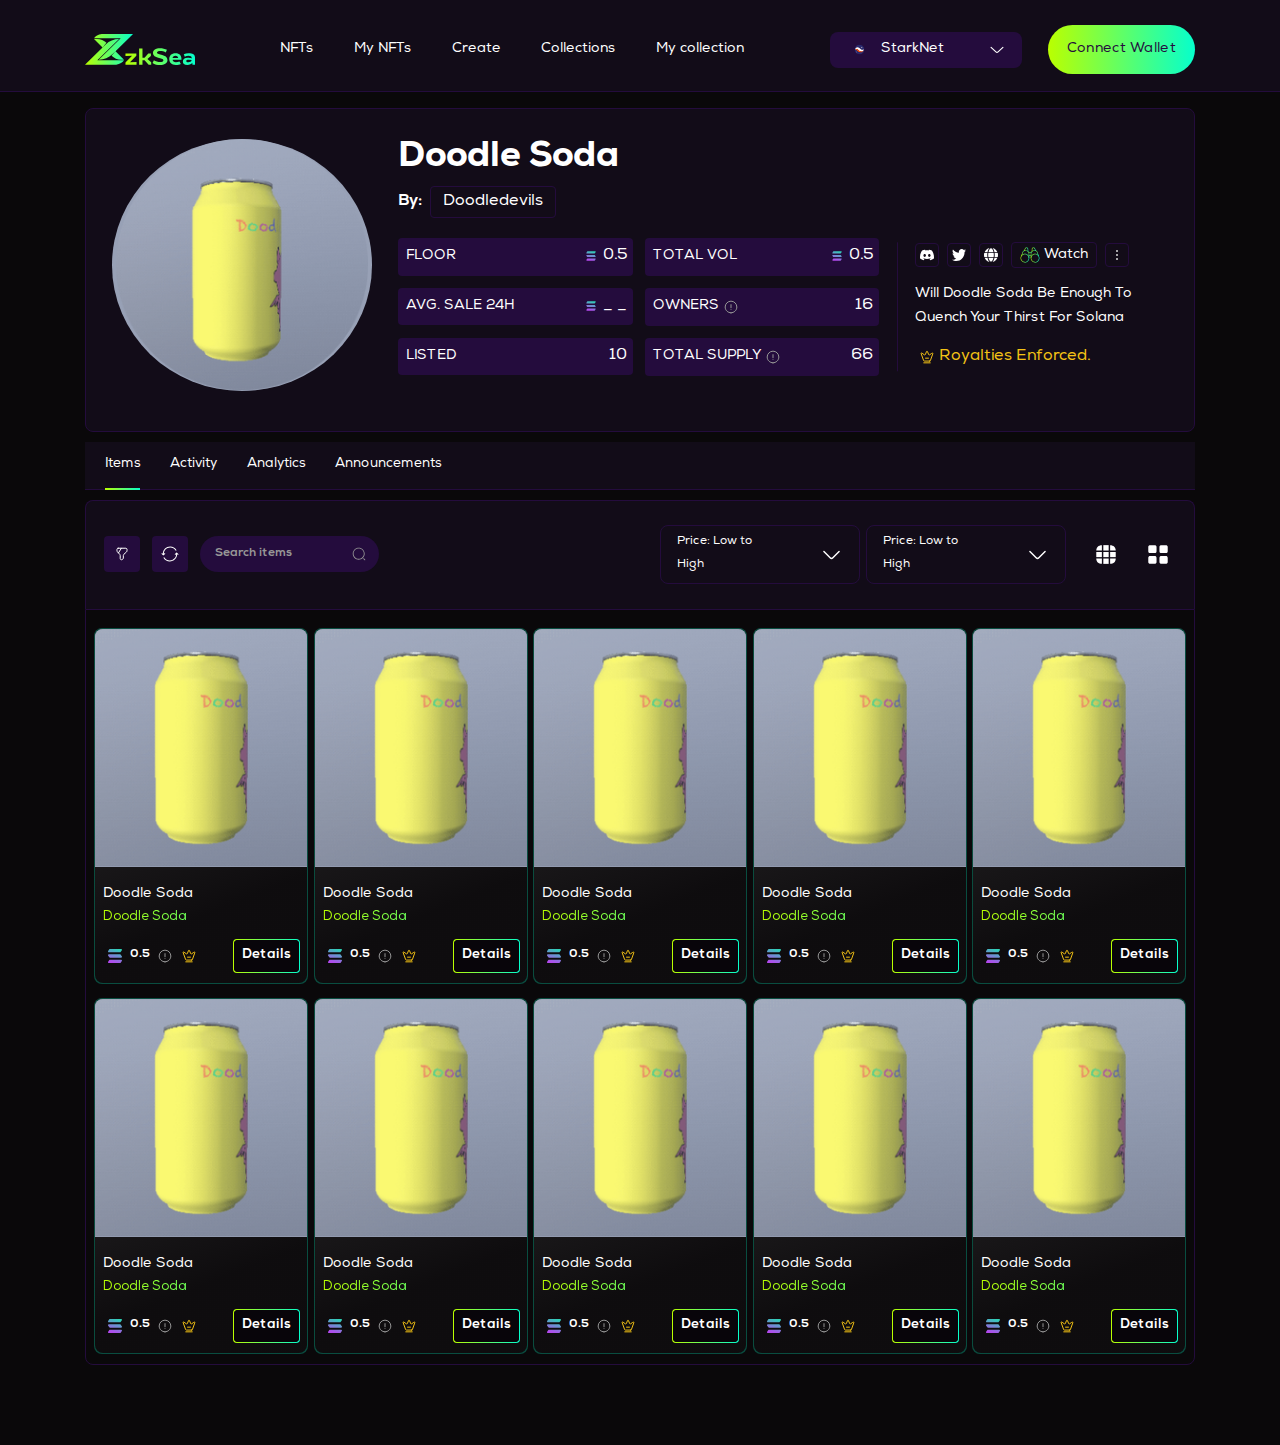
==== index.html @ 9d4cfe2d "asd" ====
<!DOCTYPE html>
<html lang="en">

<head>
  <meta charset="UTF-8" />
  <meta http-equiv="X-UA-Compatible" content="IE=edge" />
  <meta name="viewport" content="width=device-width, initial-scale=1.0" />
  <link rel="stylesheet" href="css/main.css" />
  <title>ZkSea</title>
</head>

<body>
  <div class="main">
    <!-- #header -->
    <header class="header" id="header">
      <div class="autoContainer">
        <div class="header__inner">
          <a href="#" class="header__inner-logo">
            <img src="./images/icons/logo.svg" alt="">
          </a>
          <nav class="nav">
            <div class="nav__inner">
              <div class="nav__inner-links">
                <a href="#">NFTs</a>
                <a href="#">My NFTs</a>
                <a href="#">Create</a>
                <a href="#">Collections</a>
                <a href="#">My collection</a>
              </div>
            </div>
          </nav>
          <div class="header__inner-buttons">
            <div class="dropdown">
              <div class="dropdown__button">
                <span>
                  <img src="./images/icons/starkNet.svg" alt="">
                </span>
                StarkNet
                <span class="arrow">
                  <img src="./images/icons/arrow-down.svg" alt="">
                </span>
              </div>
              <div class="dropdown__content">
                <div class="dropdown__content-item">
                  <p>
                    <span>
                      <img src="./images/icons/zkSync.svg" alt="">
                    </span>
                    zkSync Era
                  </p>
                  <p>
                    <span>
                      <img src="./images/icons/starkNet.svg" alt="">
                    </span>
                    StarkNet
                  </p>
                  <p>
                    <span>
                      <img src="./images/icons/starkNet.svg" alt="">
                    </span>
                    StarkNet Testnet
                  </p>
                  <p>
                    <span>
                      <img src="./images/icons/zkSync.svg" alt="">
                    </span>
                    ZkSync Era Testnet
                  </p>
                  <p>
                    <span>
                      <img src="./images/icons/blockChain.svg" alt="">
                    </span>
                    BlockChain
                  </p>
                </div>
              </div>
            </div>
            <button class="button--primary">
              Connect Wallet
            </button>
          </div>
        </div>
      </div>
    </header>
    <!-- #header end -->

    <!-- #productInfo start -->
    <section class="productInfo">
      <div class="autoContainer">
        <div class="productInfo__inner">
          <div class="productInfo__inner-image">
            <img src="./images/prodoctInfo.png" alt="">
          </div>
          <div class="productInfo__inner-details">
            <div class="productInfo__inner-details-text">
              <h2>
                Doodle Soda
              </h2>
              <p>
                By:
                <span>
                  Doodledevils
                </span>
              </p>
            </div>
            <div class="productInfo__inner-details-wrapper">

              <div class="productInfo__inner-details-items">
                <div class="productInfoItem">
                  <h6>
                    FLOOR
                  </h6>
                  <p>
                    <span>
                      <img src="./images/icons/solana.svg" alt="">
                    </span>
                    0.5
                  </p>
                </div>
                <div class="productInfoItem">
                  <h6>
                    TOTAL VOL
                  </h6>
                  <p>
                    <span>
                      <img src="./images/icons/solana.svg" alt="">
                    </span>
                    0.5
                  </p>
                </div>
                <div class="productInfoItem">
                  <h6>
                    AVG. SALE 24H
                  </h6>
                  <p>
                    <span>
                      <img src="./images/icons/solana.svg" alt="">
                    </span>
                    _ _
                  </p>
                </div>
                <div class="productInfoItem">
                  <h6>
                    OWNERS
                    <span>
                      <img src="./images/icons/info-circle.svg" alt="">
                    </span>
                  </h6>
                  <p>
                    16
                  </p>
                </div>
                <div class="productInfoItem">
                  <h6>
                    LISTED
                  </h6>
                  <p>
                    10
                  </p>
                </div>
                <div class="productInfoItem">
                  <h6>
                    TOTAL SUPPLY
                    <span>
                      <img src="./images/icons/info-circle.svg" alt="">
                    </span>
                  </h6>
                  <p>
                    66
                  </p>
                </div>
              </div>
              <div class="productInfo__inner-details-social">
                <div class="productInfoSocials">
                  <a href="#">
                    <img src="./images/icons//discord 1.svg" alt="">
                  </a>
                  <a href="#">
                    <img src="./images/icons/twitter.svg" alt="">
                  </a>
                  <a href="#">
                    <img src="./images/icons/globus.svg" alt="">
                  </a>
                  <a href="#" class="productInfoSocials__button">
                    <span>
                      <img src="./images/icons/telescope.svg" alt="">
                    </span>
                    <p>
                      Watch
                    </p>
                  </a>
                  <a href="#">
                    <img src="./images/icons/more.svg" alt="">
                  </a>
                </div>
                <h6>
                  Will Doodle soda be enough to quench your thirst for Solana
                </h6>
                <h6>
                  <span>
                    <img src="./images/icons/crown.svg" alt="">
                  </span>
                  <p>
                    Royalties enforced.
                  </p>
                </h6>
              </div>
            </div>

          </div>
        </div>
      </div>
    </section>
    <!-- #productInfo end -->

    <!-- #controls start -->
    <section class="controls">
      <div class="autoContainer">
        <div class="controls__inner">
          <div class="controls__inner-tabs">
            <button class="controls__inner-tabs-button active">
              Items
            </button>
            <button class="controls__inner-tabs-button">
              Activity
            </button>
            <button class="controls__inner-tabs-button">
              Analytics
            </button>
            <button class="controls__inner-tabs-button">
              Announcements
            </button>
          </div>
          <div class="controls__inner-tools">
            <div class="controls__inner-tools-search">
              <button>
                <img src="./images/icons/filter.svg" alt="">
              </button>
              <button>
                <img src="./images/icons/refresh.svg" alt="">
              </button>
              <div class="search">
                <input type="text" placeholder="Search items">
                <span>
                  <img src="./images/icons/search.svg" alt="">
                </span>
              </div>
            </div>
            <div class="controls__inner-tools-filter">
              <div class="dropdown bg">
                <div class="dropdown__button asd">
                  Price: Low to High
                  <span class="arrow">
                    <img src="./images/icons/arrow-down.svg" alt="">
                  </span>
                </div>
                <div class="dropdown__content">
                  <div class="dropdown__content-item">
                    <button>
                      <input type="checkbox" id="price-1" checked>
                      <label class="tick" for="price-1">
                        <span class="checkbox__text">
                          <img src="./images/icons/tick-circle.svg" alt="">
                        </span>
                        <p>
                          Price: Low to High
                        </p>
                      </label>
                    </button>
                    <button>
                      <input type="checkbox" id="price-2">
                      <label class="tick" for="price-2">
                        <span class="checkbox__text">
                          <img src="./images/icons/tick-circle.svg" alt="">
                        </span>
                        <p>
                          Price: Low to High
                        </p>
                      </label>
                    </button>
                    <button>
                      <input type="checkbox" id="price-3">
                      <label class="tick" for="price-3">
                        <span class="checkbox__text">
                          <img src="./images/icons/tick-circle.svg" alt="">
                        </span>
                        <p>
                          Price: Low to High
                        </p>
                      </label>
                    </button>
                  </div>
                </div>
              </div>
              <div class="dropdown bg">
                <div class="dropdown__button">
                  Price: Low to High
                  <span class="arrow">
                    <img src="./images/icons/arrow-down.svg" alt="">
                  </span>
                </div>
                <div class="dropdown__content">
                  <div class="dropdown__content-item">
                    <button>
                      <input type="checkbox" id="price-4" checked>
                      <label class="tick" for="price-4">
                        <span class="checkbox__text">
                          <img src="./images/icons/tick-circle.svg" alt="">
                        </span>
                        <p>
                          Price: Low to High
                        </p>
                      </label>
                    </button>
                    <button>
                      <input type="checkbox" id="price-5">
                      <label class="tick" for="price-5">
                        <span class="checkbox__text">
                          <img src="./images/icons/tick-circle.svg" alt="">
                        </span>
                        <p>
                          Price: Low to High
                        </p>
                      </label>
                    </button>
                    <button>
                      <input type="checkbox" id="price-6">
                      <label class="tick" for="price-6">
                        <span class="checkbox__text">
                          <img src="./images/icons/tick-circle.svg" alt="">
                        </span>
                        <p>
                          Price: Low to High
                        </p>
                      </label>
                    </button>
                  </div>
                </div>
              </div>
              <button class="fliterButton">
                <img src="./images/icons/filterIcon1.svg" alt="">
              </button>
              <button class="fliterButton ">
                <img src="./images/icons/filterIcon2.svg" alt="">
              </button>
            </div>
          </div>
        </div>
      </div>
    </section>
    <!-- #controls end -->

    <!-- #grid start -->
    <section class="grid">
      <div class="autoContainer">
        <div class="grid__inner">
          <div class="cartProduct">
            <div class="cartProduct__image">
              <img src="./images/cartProduct.png" alt="">
            </div>
            <div class="cartProduct__info">
              <h6>
                Doodle Soda
                <small>
                  Doodle Soda
                </small>
              </h6>
              <div class="cartProduct__info-text">
                <div class="cartProduct__info-text-icons">
                  <span>
                    <img src="./images/icons/solana.svg" alt="">
                  </span>
                  <p>
                    0.5
                  </p>
                  <span>
                    <img src="./images/icons/info-circle.svg" alt="">
                  </span>
                  <span>
                    <img src="./images/icons/crown.svg" alt="">
                  </span>
                </div>
                  <button class="button--border">
                    Details
                  </button>
              </div>
            </div>

          </div>
          <div class="cartProduct">
            <div class="cartProduct__image">
              <img src="./images/cartProduct.png" alt="">
            </div>
            <div class="cartProduct__info">
              <h6>
                Doodle Soda
                <small>
                  Doodle Soda
                </small>
              </h6>
              <div class="cartProduct__info-text">
                <div class="cartProduct__info-text-icons">
                  <span>
                    <img src="./images/icons/solana.svg" alt="">
                  </span>
                  <p>
                    0.5
                  </p>
                  <span>
                    <img src="./images/icons/info-circle.svg" alt="">
                  </span>
                  <span>
                    <img src="./images/icons/crown.svg" alt="">
                  </span>
                </div>
                  <button class="button--border">
                    Details
                  </button>
              </div>
            </div>

          </div>
          <div class="cartProduct">
            <div class="cartProduct__image">
              <img src="./images/cartProduct.png" alt="">
            </div>
            <div class="cartProduct__info">
              <h6>
                Doodle Soda
                <small>
                  Doodle Soda
                </small>
              </h6>
              <div class="cartProduct__info-text">
                <div class="cartProduct__info-text-icons">
                  <span>
                    <img src="./images/icons/solana.svg" alt="">
                  </span>
                  <p>
                    0.5
                  </p>
                  <span>
                    <img src="./images/icons/info-circle.svg" alt="">
                  </span>
                  <span>
                    <img src="./images/icons/crown.svg" alt="">
                  </span>
                </div>
                  <button class="button--border">
                    Details
                  </button>
              </div>
            </div>

          </div>
          <div class="cartProduct">
            <div class="cartProduct__image">
              <img src="./images/cartProduct.png" alt="">
            </div>
            <div class="cartProduct__info">
              <h6>
                Doodle Soda
                <small>
                  Doodle Soda
                </small>
              </h6>
              <div class="cartProduct__info-text">
                <div class="cartProduct__info-text-icons">
                  <span>
                    <img src="./images/icons/solana.svg" alt="">
                  </span>
                  <p>
                    0.5
                  </p>
                  <span>
                    <img src="./images/icons/info-circle.svg" alt="">
                  </span>
                  <span>
                    <img src="./images/icons/crown.svg" alt="">
                  </span>
                </div>
                  <button class="button--border">
                    Details
                  </button>
              </div>
            </div>

          </div>
          <div class="cartProduct">
            <div class="cartProduct__image">
              <img src="./images/cartProduct.png" alt="">
            </div>
            <div class="cartProduct__info">
              <h6>
                Doodle Soda
                <small>
                  Doodle Soda
                </small>
              </h6>
              <div class="cartProduct__info-text">
                <div class="cartProduct__info-text-icons">
                  <span>
                    <img src="./images/icons/solana.svg" alt="">
                  </span>
                  <p>
                    0.5
                  </p>
                  <span>
                    <img src="./images/icons/info-circle.svg" alt="">
                  </span>
                  <span>
                    <img src="./images/icons/crown.svg" alt="">
                  </span>
                </div>
                  <button class="button--border">
                    Details
                  </button>
              </div>
            </div>

          </div>
          <div class="cartProduct">
            <div class="cartProduct__image">
              <img src="./images/cartProduct.png" alt="">
            </div>
            <div class="cartProduct__info">
              <h6>
                Doodle Soda
                <small>
                  Doodle Soda
                </small>
              </h6>
              <div class="cartProduct__info-text">
                <div class="cartProduct__info-text-icons">
                  <span>
                    <img src="./images/icons/solana.svg" alt="">
                  </span>
                  <p>
                    0.5
                  </p>
                  <span>
                    <img src="./images/icons/info-circle.svg" alt="">
                  </span>
                  <span>
                    <img src="./images/icons/crown.svg" alt="">
                  </span>
                </div>
                  <button class="button--border">
                    Details
                  </button>
              </div>
            </div>

          </div>
          <div class="cartProduct">
            <div class="cartProduct__image">
              <img src="./images/cartProduct.png" alt="">
            </div>
            <div class="cartProduct__info">
              <h6>
                Doodle Soda
                <small>
                  Doodle Soda
                </small>
              </h6>
              <div class="cartProduct__info-text">
                <div class="cartProduct__info-text-icons">
                  <span>
                    <img src="./images/icons/solana.svg" alt="">
                  </span>
                  <p>
                    0.5
                  </p>
                  <span>
                    <img src="./images/icons/info-circle.svg" alt="">
                  </span>
                  <span>
                    <img src="./images/icons/crown.svg" alt="">
                  </span>
                </div>
                  <button class="button--border">
                    Details
                  </button>
              </div>
            </div>

          </div>
          <div class="cartProduct">
            <div class="cartProduct__image">
              <img src="./images/cartProduct.png" alt="">
            </div>
            <div class="cartProduct__info">
              <h6>
                Doodle Soda
                <small>
                  Doodle Soda
                </small>
              </h6>
              <div class="cartProduct__info-text">
                <div class="cartProduct__info-text-icons">
                  <span>
                    <img src="./images/icons/solana.svg" alt="">
                  </span>
                  <p>
                    0.5
                  </p>
                  <span>
                    <img src="./images/icons/info-circle.svg" alt="">
                  </span>
                  <span>
                    <img src="./images/icons/crown.svg" alt="">
                  </span>
                </div>
                  <button class="button--border">
                    Details
                  </button>
              </div>
            </div>

          </div>
          <div class="cartProduct">
            <div class="cartProduct__image">
              <img src="./images/cartProduct.png" alt="">
            </div>
            <div class="cartProduct__info">
              <h6>
                Doodle Soda
                <small>
                  Doodle Soda
                </small>
              </h6>
              <div class="cartProduct__info-text">
                <div class="cartProduct__info-text-icons">
                  <span>
                    <img src="./images/icons/solana.svg" alt="">
                  </span>
                  <p>
                    0.5
                  </p>
                  <span>
                    <img src="./images/icons/info-circle.svg" alt="">
                  </span>
                  <span>
                    <img src="./images/icons/crown.svg" alt="">
                  </span>
                </div>
                  <button class="button--border">
                    Details
                  </button>
              </div>
            </div>

          </div>
          <div class="cartProduct">
            <div class="cartProduct__image">
              <img src="./images/cartProduct.png" alt="">
            </div>
            <div class="cartProduct__info">
              <h6>
                Doodle Soda
                <small>
                  Doodle Soda
                </small>
              </h6>
              <div class="cartProduct__info-text">
                <div class="cartProduct__info-text-icons">
                  <span>
                    <img src="./images/icons/solana.svg" alt="">
                  </span>
                  <p>
                    0.5
                  </p>
                  <span>
                    <img src="./images/icons/info-circle.svg" alt="">
                  </span>
                  <span>
                    <img src="./images/icons/crown.svg" alt="">
                  </span>
                </div>
                  <button class="button--border">
                    Details
                  </button>
              </div>
            </div>

          </div>
        </div>
      </div>
    </section>
    <!-- #grid end -->


  </div>
  <script src="js/main.js"></script>
</body>

</html>
---- css/main.css ----
@import "./animate.css";
@-webkit-keyframes zoomInCenter {
  from {
    opacity: 0;
    -webkit-transform: translate(-50%, -50%) scale(0.9);
            transform: translate(-50%, -50%) scale(0.9);
  }
  30% {
    opacity: 1;
  }
  to {
    opacity: 1;
    -webkit-transform: translate(-50%, -50%) scale(1);
            transform: translate(-50%, -50%) scale(1);
  }
}
@keyframes zoomInCenter {
  from {
    opacity: 0;
    -webkit-transform: translate(-50%, -50%) scale(0.9);
            transform: translate(-50%, -50%) scale(0.9);
  }
  30% {
    opacity: 1;
  }
  to {
    opacity: 1;
    -webkit-transform: translate(-50%, -50%) scale(1);
            transform: translate(-50%, -50%) scale(1);
  }
}
@-webkit-keyframes zoomIn {
  from {
    opacity: 0;
    -webkit-transform: scale(0.9);
            transform: scale(0.9);
  }
  30% {
    opacity: 1;
  }
  to {
    opacity: 1;
    -webkit-transform: scale(1);
            transform: scale(1);
  }
}
@keyframes zoomIn {
  from {
    opacity: 0;
    -webkit-transform: scale(0.9);
            transform: scale(0.9);
  }
  30% {
    opacity: 1;
  }
  to {
    opacity: 1;
    -webkit-transform: scale(1);
            transform: scale(1);
  }
}
@-webkit-keyframes fadeInUp {
  from {
    opacity: 0;
    -webkit-transform: translateY(10%);
            transform: translateY(10%);
  }
  to {
    opacity: 1;
    -webkit-transform: translateY(0);
            transform: translateY(0);
  }
}
@keyframes fadeInUp {
  from {
    opacity: 0;
    -webkit-transform: translateY(10%);
            transform: translateY(10%);
  }
  to {
    opacity: 1;
    -webkit-transform: translateY(0);
            transform: translateY(0);
  }
}
@-webkit-keyframes sticky {
  from {
    opacity: 0;
    -webkit-transform: translateY(-110%);
            transform: translateY(-110%);
  }
  50% {
    opacity: 1;
  }
  to {
    opacity: 1;
    -webkit-transform: translateY(0);
            transform: translateY(0);
  }
}
@keyframes sticky {
  from {
    opacity: 0;
    -webkit-transform: translateY(-110%);
            transform: translateY(-110%);
  }
  50% {
    opacity: 1;
  }
  to {
    opacity: 1;
    -webkit-transform: translateY(0);
            transform: translateY(0);
  }
}
@-webkit-keyframes animInUp {
  from {
    -webkit-transform: translateY(10%) scale(0.98);
            transform: translateY(10%) scale(0.98);
  }
  to {
    -webkit-transform: translateY(0);
            transform: translateY(0);
  }
}
@keyframes animInUp {
  from {
    -webkit-transform: translateY(10%) scale(0.98);
            transform: translateY(10%) scale(0.98);
  }
  to {
    -webkit-transform: translateY(0);
            transform: translateY(0);
  }
}
@-webkit-keyframes spinner {
  0% {
    -webkit-transform: rotate(0deg);
            transform: rotate(0deg);
  }
  100% {
    -webkit-transform: rotate(360deg);
            transform: rotate(360deg);
  }
}
@keyframes spinner {
  0% {
    -webkit-transform: rotate(0deg);
            transform: rotate(0deg);
  }
  100% {
    -webkit-transform: rotate(360deg);
            transform: rotate(360deg);
  }
}
.animInUp {
  -webkit-animation-name: animInUp;
  animation-name: animInUp;
}

.zoomInCenter {
  -webkit-animation-name: zoomInCenter;
          animation-name: zoomInCenter;
  -webkit-animation-timing-function: ease-in-out;
          animation-timing-function: ease-in-out;
}

@font-face {
  font-family: "Nexa";
  src: url("../../../fonts/NexaLight.woff2") format("woff2"), url("../../../fonts/NexaLight.woff") format("woff");
  font-weight: 300;
  font-style: normal;
  font-display: swap;
}
@font-face {
  font-family: "Nexa";
  src: url("../../../fonts/NexaBold.woff2") format("woff2"), url("../../../fonts/NexaBold.woff") format("woff");
  font-weight: bold;
  font-style: normal;
  font-display: swap;
}
@font-face {
  font-family: "Nexa";
  src: url("../../../fonts/Nexa-Black.woff2") format("woff2"), url("../../../fonts/Nexa-Black.woff") format("woff");
  font-weight: 900;
  font-style: normal;
  font-display: swap;
}
@font-face {
  font-family: "Nexa";
  src: url("../../../fonts/Nexa-Bold.woff2") format("woff2"), url("../../../fonts/Nexa-Bold.woff") format("woff");
  font-weight: bold;
  font-style: normal;
  font-display: swap;
}
@font-face {
  font-family: "Nexa";
  src: url("../../../fonts/Nexa-Book.woff2") format("woff2"), url("../../../fonts/Nexa-Book.woff") format("woff");
  font-weight: normal;
  font-style: normal;
  font-display: swap;
}
@font-face {
  font-family: "Nexa";
  src: url("../../../fonts/Nexa-Heavy.woff2") format("woff2"), url("../../../fonts/Nexa-Heavy.woff") format("woff");
  font-weight: 900;
  font-style: normal;
  font-display: swap;
}
@font-face {
  font-family: "Nexa";
  src: url("../../../fonts/Nexa-Light.woff2") format("woff2"), url("../../../fonts/Nexa-Light.woff") format("woff");
  font-weight: 300;
  font-style: normal;
  font-display: swap;
}
@font-face {
  font-family: "Nexa";
  src: url("../../../fonts/Nexa-Thin.woff2") format("woff2"), url("../../../fonts/Nexa-Thin.woff") format("woff");
  font-weight: 100;
  font-style: normal;
  font-display: swap;
}
@font-face {
  font-family: "Nexa";
  src: url("../../../fonts/Nexa-XBold.woff2") format("woff2"), url("../../../fonts/Nexa-XBold.woff") format("woff");
  font-weight: bold;
  font-style: normal;
  font-display: swap;
}
@font-face {
  font-family: "Nexa";
  src: url("../../../fonts/Nexa-Regular.woff2") format("woff2"), url("../../../fonts/Nexa-Regular.woff") format("woff");
  font-weight: normal;
  font-style: normal;
  font-display: swap;
}
/* Typography */
h1 {
  font-size: 50px;
}

h2 {
  font-size: 36px;
  font-weight: 900;
}

h3 {
  font-size: 34px;
}

h4 {
  font-size: 32px;
}

h5 {
  font-size: 16px;
}

h6 {
  font-size: 14px;
}

p {
  font-size: 16px;
  line-height: 1.8em;
}

.color--danger {
  color: #bc2a2a;
}

.noBreak {
  white-space: nowrap;
}

html {
  scroll-behavior: smooth;
}

* {
  margin: 0px;
  padding: 0px;
  border: none;
  outline: none;
  font-family: "Nexa", sans-serif;
  -webkit-box-sizing: border-box;
          box-sizing: border-box;
}

button {
  cursor: pointer;
  outline: none;
  background: transparent;
}
button:focus {
  outline: none;
}

input::-webkit-outer-spin-button,
input::-webkit-inner-spin-button {
  -webkit-appearance: none;
  margin: 0;
}

/* width */
::-webkit-scrollbar {
  width: 8px;
}

/* Track */
::-webkit-scrollbar-track {
  background: #322a38;
}

/* Handle */
::-webkit-scrollbar-thumb {
  background: rgba(89, 49, 125, 0.3);
  border-radius: 10px 0 0 10px;
}

/* Handle on hover */
::-webkit-scrollbar-thumb:hover {
  background: rgba(89, 49, 125, 0.6);
}

body {
  cursor: default;
  font-family: "Nexa", sans-serif, sans-serif;
  font-size: 14px;
  color: #fff;
  line-height: 1.7em;
  font-weight: 400;
  -webkit-font-smoothing: antialiased;
  -moz-font-smoothing: antialiased;
  background: #0A080A;
}

body.active {
  overflow: hidden;
}

a {
  cursor: pointer;
  text-decoration: none;
  color: #000;
}

ul,
li {
  list-style: none;
  padding: 0px;
  margin: 0px;
}

.main {
  display: -webkit-box;
  display: -ms-flexbox;
  display: flex;
  -webkit-box-orient: vertical;
  -webkit-box-direction: normal;
      -ms-flex-direction: column;
          flex-direction: column;
  overflow: hidden;
  margin-top: 108px;
}

.autoContainer {
  width: 100%;
  max-width: 1230px;
  padding: 0 60px;
  margin: 0 auto;
}

.blur {
  width: 0;
  height: 0;
  -webkit-box-shadow: 0 0 260px 100px rgba(186, 255, 0, 0.3);
          box-shadow: 0 0 260px 100px rgba(186, 255, 0, 0.3);
}

.dropdown {
  position: relative;
  z-index: 10;
}
.dropdown__button {
  display: -webkit-box;
  display: -ms-flexbox;
  display: flex;
  -webkit-box-align: center;
      -ms-flex-align: center;
          align-items: center;
  -webkit-box-pack: justify;
      -ms-flex-pack: justify;
          justify-content: space-between;
  padding: 6px 16px 6px 21px;
  background-color: #240c3d;
  border-radius: 8px;
  max-width: 192px;
  cursor: pointer;
  -webkit-transition: 0.3s linear;
  transition: 0.3s linear;
  position: relative;
}
.dropdown__button span {
  width: 24px;
  height: 24px;
  display: -webkit-box;
  display: -ms-flexbox;
  display: flex;
  -webkit-box-align: center;
      -ms-flex-align: center;
          align-items: center;
  -webkit-box-pack: center;
      -ms-flex-pack: center;
          justify-content: center;
  margin-right: 13px;
}
.dropdown__button span img {
  width: 100%;
  height: 100%;
  -o-object-fit: contain;
     object-fit: contain;
}
.dropdown__button span.arrow {
  margin: 0 0 0 44px;
  -webkit-transition: 0.2s linear;
  transition: 0.2s linear;
}
.dropdown__button:after {
  content: "";
  height: 100%;
  width: 100%;
  -webkit-transition: 0.2s linear;
  transition: 0.2s linear;
  position: absolute;
  top: 6px;
  left: 0;
  pointer-events: none;
}
.dropdown:hover .dropdown__content {
  max-height: 400px;
  opacity: 1;
  pointer-events: all;
}
.dropdown:hover .dropdown__content:after {
  opacity: 1;
}
.dropdown:hover .dropdown__button:after {
  pointer-events: all;
}
.dropdown:hover .dropdown__button span.arrow {
  -webkit-transform: rotate(180deg);
          transform: rotate(180deg);
}
.dropdown__content {
  width: 100%;
  max-height: 0;
  opacity: 0;
  pointer-events: none;
  -webkit-transition: 0.2s linear;
  transition: 0.2s linear;
  padding: 17px;
  -webkit-box-shadow: 0px 4px 4px rgba(0, 0, 0, 0.25);
          box-shadow: 0px 4px 4px rgba(0, 0, 0, 0.25);
  border-radius: 8px;
  background: #120c18;
  position: absolute;
  top: calc(100% + 6px);
  left: 0;
  background: #120c18;
}
.dropdown__content::after {
  content: "";
  width: calc(100% + 2px);
  height: calc(100% + 2px);
  position: absolute;
  -webkit-transition: 0.2s linear;
  transition: 0.2s linear;
  opacity: 0;
  top: -1px;
  left: -1px;
  background: -webkit-gradient(linear, left top, right top, from(rgba(186, 255, 0, 0.19)), to(rgba(6, 255, 204, 0.28)));
  background: linear-gradient(90deg, rgba(186, 255, 0, 0.19) 0%, rgba(6, 255, 204, 0.28) 100%);
  border-radius: 8px;
  z-index: -2;
}
.dropdown__content::before {
  content: "";
  width: 100%;
  height: 100%;
  position: absolute;
  -webkit-transition: 0.1s linear;
  transition: 0.1s linear;
  background: #120c18;
  top: 0;
  left: 0;
  border-radius: 8px;
  z-index: -1;
}
.dropdown__content p {
  font-size: 14px;
  font-weight: 400;
  display: -webkit-box;
  display: -ms-flexbox;
  display: flex;
  -webkit-box-align: center;
      -ms-flex-align: center;
          align-items: center;
  margin-bottom: 8px;
  cursor: pointer;
  -webkit-transition: 0.2s linear;
  transition: 0.2s linear;
}
.dropdown__content p:hover {
  opacity: 0.8;
}
.dropdown__content p span {
  width: 24px;
  height: 24px;
  display: -webkit-box;
  display: -ms-flexbox;
  display: flex;
  -webkit-box-align: center;
      -ms-flex-align: center;
          align-items: center;
  -webkit-box-pack: center;
      -ms-flex-pack: center;
          justify-content: center;
  margin-right: 8px;
}
.dropdown__content p span img {
  width: 100%;
  height: 100%;
  -o-object-fit: contain;
     object-fit: contain;
}
.dropdown__content p:last-child {
  margin-bottom: 0;
}
.dropdown.bg .dropdown__button {
  background: unset;
  border: 1px solid #240c3d;
  max-width: unset;
  padding: 5px 16px;
  font-size: 12px;
}
.dropdown.bg .dropdown__button:after {
  display: none;
}
.dropdown.bg .dropdown__content {
  background: #240c3d;
  -webkit-box-shadow: unset;
          box-shadow: unset;
  padding: 6px 16px;
  top: 100%;
  border: 1.5px solid #240c3d;
  border-radius: 0px 0px 4px 4px;
}
.dropdown.bg .dropdown__content button {
  margin-bottom: 12px;
}
.dropdown.bg .dropdown__content button:last-child {
  margin-bottom: 0;
}
.dropdown.bg .dropdown__content button input {
  display: none;
}
.dropdown.bg .dropdown__content button input:checked + label span::before {
  opacity: 0;
}
.dropdown.bg .dropdown__content button input:checked + label span img {
  opacity: 1;
}
.dropdown.bg .dropdown__content button input:checked + label p {
  background: -webkit-gradient(linear, left top, right top, from(#baff00), to(#06ffcc));
  background: linear-gradient(90deg, #baff00 0%, #06ffcc 100%);
  -webkit-background-clip: text;
  -webkit-text-fill-color: transparent;
  background-clip: text;
  text-fill-color: transparent;
}
.dropdown.bg .dropdown__content button label {
  display: -webkit-box;
  display: -ms-flexbox;
  display: flex;
  -webkit-box-align: center;
      -ms-flex-align: center;
          align-items: center;
}
.dropdown.bg .dropdown__content button label span {
  margin: -3px 12px 0 0;
  width: 24px;
  height: 24px;
  display: -webkit-box;
  display: -ms-flexbox;
  display: flex;
  -webkit-box-align: center;
      -ms-flex-align: center;
          align-items: center;
  -webkit-box-pack: center;
      -ms-flex-pack: center;
          justify-content: center;
  position: relative;
}
.dropdown.bg .dropdown__content button label span:before {
  content: "";
  width: 100%;
  height: 100%;
  border-radius: 50%;
  -webkit-transition: all 0.2s ease-in-out 0s;
  transition: all 0.2s ease-in-out 0s;
  -moz-transition: all 0.2s ease-in-out 0s;
  background-image: url("../images/icons/tick-circle-white.svg");
  background-repeat: no-repeat;
  background-position: center;
  background-size: cover;
  opacity: 1;
  position: absolute;
  top: 50%;
  -webkit-transform: translateY(-50%);
          transform: translateY(-50%);
  left: 0;
}
.dropdown.bg .dropdown__content button label span img {
  width: 100%;
  height: 100%;
  -o-object-fit: contain;
     object-fit: contain;
  opacity: 0;
  -webkit-transition: all 0.2s ease-in-out 0s;
  transition: all 0.2s ease-in-out 0s;
  -moz-transition: all 0.2s ease-in-out 0s;
}
.dropdown.bg .dropdown__content button label p {
  font-size: 12px;
  line-height: 13px;
  font-weight: 700;
  color: #fff;
  -webkit-transition: all 0.2s ease-in-out 0s;
  transition: all 0.2s ease-in-out 0s;
  -moz-transition: all 0.2s ease-in-out 0s;
}
.dropdown.bg .dropdown__content::before {
  display: none;
}
.dropdown.bg .dropdown__content:after {
  display: none;
}
.dropdown.bg:hover .dropdown__button {
  border-radius: 4px 4px 0px 0px;
}

.button {
  cursor: pointer;
  display: -webkit-box;
  display: -ms-flexbox;
  display: flex;
  -webkit-box-align: center;
      -ms-flex-align: center;
          align-items: center;
  -webkit-box-pack: center;
      -ms-flex-pack: center;
          justify-content: center;
  padding: 0.7em 1.4em;
  gap: 0.6em;
  border: 1px solid transparent;
  -webkit-transition: all 0.3s ease;
  transition: all 0.3s ease;
  color: #fff;
  font-style: normal;
  font-family: "Nexa", sans-serif;
  font-weight: 700;
  font-size: 26px;
  line-height: 27px;
  text-transform: capitalize;
}
.button._lg {
  font-size: 32px;
}
.button svg {
  height: 1em;
  width: auto;
}
.button--primary {
  color: #240c3d;
  border-color: transparent;
  border-radius: 50px;
  background: -webkit-gradient(linear, left top, right top, color-stop(25%, #baff00), color-stop(75%, #06ffcc));
  background: linear-gradient(90deg, #baff00 25%, #06ffcc 75%);
  background-size: 200% 100%;
  background-position: 50%;
  -webkit-transition: 0.3s ease-out;
  transition: 0.3s ease-out;
}
.button--primary:hover {
  opacity: 0.8;
  background-position: 80%;
}
.button--border {
  border-color: #fff;
  border-radius: 100px;
  color: #fff;
  font-weight: 700;
  padding: 8px;
  border-radius: 4px;
  position: relative;
  background: #08050a;
  -webkit-transition: all 0.2s ease-in-out 0s;
  transition: all 0.2s ease-in-out 0s;
  -moz-transition: all 0.2s ease-in-out 0s;
}
.button--border::before {
  content: "";
  width: calc(100% + 2px);
  height: calc(100% + 2px);
  background: -webkit-gradient(linear, left top, right top, from(#baff00), to(#06ffcc));
  background: linear-gradient(90deg, #baff00 0%, #06ffcc 100%);
  position: absolute;
  top: -1px;
  left: -1px;
  border-radius: 4px;
  z-index: -2;
  -webkit-transition: all 0.2s ease-in-out 0s;
  transition: all 0.2s ease-in-out 0s;
  -moz-transition: all 0.2s ease-in-out 0s;
}
.button--border:after {
  content: "";
  width: 100%;
  height: 100%;
  background: #0A080A;
  position: absolute;
  top: 0;
  left: 0;
  border-radius: 4px;
  z-index: -1;
  -webkit-transition: all 0.2s ease-in-out 0s;
  transition: all 0.2s ease-in-out 0s;
  -moz-transition: all 0.2s ease-in-out 0s;
}
.button--border:hover {
  opacity: 0.8;
}
.button:active {
  opacity: 0.7;
}
.button:disabled {
  cursor: default;
  opacity: 0.5 !important;
}
.button--text {
  position: relative;
  gap: 0.5em;
  padding: 0.2em;
  color: #98a1b6;
  font-weight: 400;
}
.button--text:after {
  position: absolute;
  content: "";
  top: 100%;
  left: 50%;
  width: 70%;
  height: 2px;
  opacity: 0;
  background: #98a1b6;
  -webkit-transform: translateX(-50%);
          transform: translateX(-50%);
  -webkit-transition: 0.3s ease-out;
  transition: 0.3s ease-out;
}
.button--text:hover {
  color: #fff;
}
.button--text:hover:after {
  opacity: 1;
  width: 90%;
}

.ratioImage {
  position: relative;
  padding-bottom: 65%;
  width: 100%;
}
.ratioImage img {
  position: absolute;
  top: 0;
  left: 0;
  width: 100%;
  height: 100%;
  -o-object-fit: cover;
     object-fit: cover;
  border-radius: inherit;
}
.ratioImage--contain img {
  -o-object-fit: contain;
     object-fit: contain;
}

.badge {
  display: -webkit-box;
  display: -ms-flexbox;
  display: flex;
  -webkit-box-align: center;
      -ms-flex-align: center;
          align-items: center;
  -webkit-box-pack: center;
      -ms-flex-pack: center;
          justify-content: center;
  background: rgba(186, 255, 0, 0.08);
  border-radius: 100px;
  padding: 0.75em 1.5em;
  gap: 0.35em 0.6em;
  color: #fff;
  font-family: "Nexa", sans-serif;
  font-style: normal;
  font-weight: 400;
  font-size: 16px;
  text-align: center;
  line-height: 1;
}
.badge--black {
  background: #322a38;
}
.badge--lightprimary {
  color: #baff00;
  background: rgba(186, 255, 0, 0.08);
}
.badge--column {
  -webkit-box-orient: vertical;
  -webkit-box-direction: normal;
      -ms-flex-direction: column;
          flex-direction: column;
}

.logo {
  display: -webkit-inline-box;
  display: -ms-inline-flexbox;
  display: inline-flex;
  font-size: 25px;
  width: 6.8em;
  height: 2.2em;
}
.logo svg,
.logo img {
  width: 100%;
  height: 100%;
}

.link {
  cursor: pointer;
  color: #fff;
  text-decoration: none;
  font-style: normal;
}
.link--inline {
  font-size: inherit;
  line-height: inherit;
  -webkit-transition: 0.2s ease-out;
  transition: 0.2s ease-out;
  padding: 0.2em 0.4em;
}
.link--inline:hover {
  color: #fff;
  opacity: 0.8;
  text-decoration: underline;
}

.spinner {
  position: relative;
  display: block;
  font-size: inherit;
  width: 1em;
  height: 1em;
  -webkit-animation: spinner 1.2s linear infinite;
          animation: spinner 1.2s linear infinite;
  animation-direction: reverse;
}
.spinner:after {
  position: absolute;
  content: "";
  top: 0;
  left: 0;
  width: 100%;
  height: 100%;
  background: url(../images/ico/spinner.png);
  background-repeat: no-repeat;
  background-size: contain;
}

.header {
  background: #120c18;
  border-bottom: 1px solid #240c3d;
  position: absolute;
  top: 0;
  width: 100%;
}
.header__inner {
  padding: 25px 0 17px;
  display: -webkit-box;
  display: -ms-flexbox;
  display: flex;
  -webkit-box-align: center;
      -ms-flex-align: center;
          align-items: center;
  -webkit-box-pack: justify;
      -ms-flex-pack: justify;
          justify-content: space-between;
}
.header__inner-logo {
  width: 110px;
  max-height: 32px;
  display: -webkit-box;
  display: -ms-flexbox;
  display: flex;
  -webkit-box-align: center;
      -ms-flex-align: center;
          align-items: center;
  -webkit-box-pack: center;
      -ms-flex-pack: center;
          justify-content: center;
  -webkit-transition: all 0.2s ease-in-out 0s;
  transition: all 0.2s ease-in-out 0s;
  -moz-transition: all 0.2s ease-in-out 0s;
}
.header__inner-logo img {
  width: 100%;
  height: 100%;
  -o-object-fit: contain;
     object-fit: contain;
}
.header__inner-logo:hover {
  opacity: 0.8;
}
.header__inner-buttons {
  display: -webkit-box;
  display: -ms-flexbox;
  display: flex;
  -webkit-box-align: center;
      -ms-flex-align: center;
          align-items: center;
  -webkit-box-pack: justify;
      -ms-flex-pack: justify;
          justify-content: space-between;
}
.header__inner-buttons .button--primary {
  padding: 16px 19px;
  font-size: 14px;
  letter-spacing: 0.3px;
}
.header .nav__inner-links {
  display: -webkit-box;
  display: -ms-flexbox;
  display: flex;
  -webkit-box-align: center;
      -ms-flex-align: center;
          align-items: center;
  -webkit-box-pack: justify;
      -ms-flex-pack: justify;
          justify-content: space-between;
}
.header .nav__inner-links a {
  color: #fff;
  margin-right: 40px;
  -webkit-transition: all 0.2s ease-in-out 0s;
  transition: all 0.2s ease-in-out 0s;
  -moz-transition: all 0.2s ease-in-out 0s;
}
.header .nav__inner-links a:hover {
  opacity: 0.8;
}
.header .nav__inner-links a:last-child {
  margin-right: 0;
}
.header .dropdown {
  margin-right: 26px;
}

.burger {
  cursor: pointer;
  display: block;
  position: relative;
  font-size: 10px;
  width: 2.6em;
  height: 2em;
  color: #fff;
  background: transparent;
  -webkit-transition: 0.2s ease;
  transition: 0.2s ease;
}
.burger span, .burger::after, .burger::before {
  position: absolute;
  left: 50%;
  width: 100%;
  height: 0.32em;
  background-color: currentColor;
  border-radius: 0.4em;
  -webkit-transition: all 0.3s ease;
  transition: all 0.3s ease;
}
.burger span {
  top: 50%;
  -webkit-transform: translate(-50%, -50%);
          transform: translate(-50%, -50%);
}
.burger::before {
  content: "";
  top: 0;
  -webkit-transform: translateX(-50%);
          transform: translateX(-50%);
}
.burger::after {
  content: "";
  bottom: 0;
  -webkit-transform: translateX(-50%);
          transform: translateX(-50%);
}
.burger:hover {
  opacity: 0.8;
}
.burger.active {
  color: #baff00;
}
.burger.active::before {
  top: 50%;
  -webkit-transform: translate(-50%, -50%) rotate(45deg);
          transform: translate(-50%, -50%) rotate(45deg);
}
.burger.active::after {
  bottom: 50%;
  -webkit-transform: translate(-50%, 50%) rotate(-45deg);
          transform: translate(-50%, 50%) rotate(-45deg);
}
.burger.active span {
  width: 0;
  opacity: 0;
  -webkit-transition: 0.2s ease;
  transition: 0.2s ease;
}

.productInfo__inner {
  display: -webkit-box;
  display: -ms-flexbox;
  display: flex;
  -webkit-box-align: center;
      -ms-flex-align: center;
          align-items: center;
  -webkit-box-pack: justify;
      -ms-flex-pack: justify;
          justify-content: space-between;
  padding: 30px 16px 40px 26px;
  background: #120c18;
  border: 1px solid #240c3d;
  border-radius: 8px;
}
.productInfo__inner-image {
  display: -webkit-box;
  display: -ms-flexbox;
  display: flex;
  -webkit-box-align: center;
      -ms-flex-align: center;
          align-items: center;
  -webkit-box-pack: center;
      -ms-flex-pack: center;
          justify-content: center;
  width: 25%;
  max-width: 262px;
  border-radius: 50%;
  overflow: hidden;
  padding-bottom: 23.6%;
  background: #98a1b6;
  position: relative;
}
.productInfo__inner-image img {
  width: 100%;
  height: 100%;
  -o-object-fit: contain;
     object-fit: contain;
  position: absolute;
  top: 50%;
  left: 50%;
  -webkit-transform: translate(-50%, -50%);
          transform: translate(-50%, -50%);
}
.productInfo__inner-details {
  width: 75%;
  margin-left: 26px;
}
.productInfo__inner-details-wrapper {
  display: -webkit-box;
  display: -ms-flexbox;
  display: flex;
  -webkit-box-align: center;
      -ms-flex-align: center;
          align-items: center;
  -webkit-box-pack: justify;
      -ms-flex-pack: justify;
          justify-content: space-between;
}
.productInfo__inner-details-text {
  margin-bottom: 14px;
}
.productInfo__inner-details-text h2 {
  margin-bottom: 14px;
}
.productInfo__inner-details-text p {
  font-size: 16px;
  line-height: 16px;
  display: -webkit-box;
  display: -ms-flexbox;
  display: flex;
  -webkit-box-align: center;
      -ms-flex-align: center;
          align-items: center;
  font-weight: 700;
}
.productInfo__inner-details-text p span {
  margin-left: 8px;
  padding: 7px 12px;
  border: 1px solid #240c3d;
  border-radius: 4px;
  font-weight: 400;
}
.productInfo__inner-details-items {
  display: -webkit-box;
  display: -ms-flexbox;
  display: flex;
  -webkit-box-align: center;
      -ms-flex-align: center;
          align-items: center;
  -webkit-box-pack: justify;
      -ms-flex-pack: justify;
          justify-content: space-between;
  -ms-flex-wrap: wrap;
      flex-wrap: wrap;
  margin-right: 20px;
  max-width: 482px;
}
.productInfo__inner-details-social {
  margin-left: 16px;
  position: relative;
  max-width: 272px;
}
.productInfo__inner-details-social::before {
  content: "";
  width: 1px;
  height: 100%;
  background-color: #240c3d;
  position: absolute;
  left: -18px;
  top: 50%;
  -webkit-transform: translateY(-50%);
          transform: translateY(-50%);
}
.productInfo__inner-details-social h6 {
  display: -webkit-box;
  display: -ms-flexbox;
  display: flex;
  -webkit-box-align: center;
      -ms-flex-align: center;
          align-items: center;
  text-transform: capitalize;
  font-weight: 400;
  margin-bottom: 12px;
}
.productInfo__inner-details-social h6:last-child {
  margin-bottom: 0;
}
.productInfo__inner-details-social h6 p {
  color: #f4c315;
}
.productInfo__inner-details-social h6 span {
  width: 24px;
  height: 24px;
  display: -webkit-box;
  display: -ms-flexbox;
  display: flex;
  -webkit-box-align: center;
      -ms-flex-align: center;
          align-items: center;
  -webkit-box-pack: center;
      -ms-flex-pack: center;
          justify-content: center;
}
.productInfo__inner-details-social h6 span img {
  width: 100%;
  height: 100%;
  -o-object-fit: contain;
     object-fit: contain;
}
.productInfoItem {
  background-color: #240c3d;
  width: calc(50% - 6px);
  display: -webkit-box;
  display: -ms-flexbox;
  display: flex;
  -webkit-box-align: center;
      -ms-flex-align: center;
          align-items: center;
  -webkit-box-pack: justify;
      -ms-flex-pack: justify;
          justify-content: space-between;
  padding: 7px 6px 7px 8px;
  border-radius: 4px;
  margin: 6px 0;
}
.productInfoItem p {
  font-size: 14ox;
  line-height: 15px;
  display: -webkit-box;
  display: -ms-flexbox;
  display: flex;
  -webkit-box-align: center;
      -ms-flex-align: center;
          align-items: center;
}
.productInfoItem p span {
  width: 16px;
  height: 16px;
  display: -webkit-box;
  display: -ms-flexbox;
  display: flex;
  -webkit-box-align: center;
      -ms-flex-align: center;
          align-items: center;
  -webkit-box-pack: center;
      -ms-flex-pack: center;
          justify-content: center;
  margin-right: 4px;
}
.productInfoItem p span img {
  width: 100%;
  height: 100%;
  -o-object-fit: contain;
     object-fit: contain;
  margin-top: -1px;
}
.productInfoItem h6 {
  text-transform: uppercase;
  display: -webkit-box;
  display: -ms-flexbox;
  display: flex;
  -webkit-box-align: center;
      -ms-flex-align: center;
          align-items: center;
  font-weight: 400;
}
.productInfoItem h6 span {
  width: 24px;
  height: 24px;
  display: -webkit-box;
  display: -ms-flexbox;
  display: flex;
  -webkit-box-align: center;
      -ms-flex-align: center;
          align-items: center;
  -webkit-box-pack: center;
      -ms-flex-pack: center;
          justify-content: center;
}
.productInfoItem h6 span img {
  width: 100%;
  height: 100%;
  -o-object-fit: contain;
     object-fit: contain;
}
.productInfoSocials {
  display: -webkit-box;
  display: -ms-flexbox;
  display: flex;
  -webkit-box-align: center;
      -ms-flex-align: center;
          align-items: center;
  margin-bottom: 15px;
}
.productInfoSocials a {
  width: 24px;
  height: 24px;
  display: -webkit-box;
  display: -ms-flexbox;
  display: flex;
  -webkit-box-align: center;
      -ms-flex-align: center;
          align-items: center;
  -webkit-box-pack: center;
      -ms-flex-pack: center;
          justify-content: center;
  border: 1px solid #240c3d;
  border-radius: 4px;
  margin-right: 8px;
  -webkit-transition: all 0.2s ease-in-out 0s;
  transition: all 0.2s ease-in-out 0s;
  -moz-transition: all 0.2s ease-in-out 0s;
}
.productInfoSocials a:hover {
  opacity: 0.8;
}
.productInfoSocials a:last-child {
  margin-right: 0;
}
.productInfoSocials a img {
  width: 90%;
  height: 90%;
  -o-object-fit: contain;
     object-fit: contain;
}
.productInfoSocials__button {
  width: unset !important;
  height: unset !important;
  display: -webkit-box;
  display: -ms-flexbox;
  display: flex;
  -webkit-box-align: center;
      -ms-flex-align: center;
          align-items: center;
  -webkit-box-pack: center;
      -ms-flex-pack: center;
          justify-content: center;
  border: 1px solid #240c3d;
  border-radius: 8px;
  padding: 2px 8px;
}
.productInfoSocials__button p {
  font-size: 14px;
  line-height: 14px;
  color: #fff;
}
.productInfoSocials__button span {
  display: -webkit-box;
  display: -ms-flexbox;
  display: flex;
  -webkit-box-align: center;
      -ms-flex-align: center;
          align-items: center;
  -webkit-box-pack: center;
      -ms-flex-pack: center;
          justify-content: center;
  width: 20px;
  height: 20px;
  margin-right: 4px;
}
.productInfoSocials__button span img {
  width: 100%;
  height: 100%;
  -o-object-fit: contain;
     object-fit: contain;
}

.controls__inner {
  margin: 10px 0 0;
}
.controls__inner-tabs {
  display: -webkit-box;
  display: -ms-flexbox;
  display: flex;
  -webkit-box-align: center;
      -ms-flex-align: center;
          align-items: center;
  padding: 15px 20px 16px;
  background: #120c18;
  border-bottom: 1px solid #240c3d;
  margin: 0 0 10px;
}
.controls__inner-tabs-button {
  margin-right: 30px;
  font-weight: 400;
  color: #fff;
  position: relative;
}
.controls__inner-tabs-button:after {
  content: "";
  width: 0;
  height: 2px;
  background: -webkit-gradient(linear, left top, right top, from(#baff00), to(#06ffcc));
  background: linear-gradient(90deg, #baff00 0%, #06ffcc 100%);
  position: absolute;
  bottom: -17px;
  left: 0;
  -webkit-transition: all 0.2s ease-in-out 0s;
  transition: all 0.2s ease-in-out 0s;
  -moz-transition: all 0.2s ease-in-out 0s;
}
.controls__inner-tabs-button:last-child {
  margin-right: 0;
}
.controls__inner-tabs-button.active:after {
  width: 100%;
}
.controls__inner-tools {
  display: -webkit-box;
  display: -ms-flexbox;
  display: flex;
  -webkit-box-align: center;
      -ms-flex-align: center;
          align-items: center;
  -webkit-box-pack: justify;
      -ms-flex-pack: justify;
          justify-content: space-between;
  padding: 24px 18px 25px;
  background: #120c18;
  border: 1px solid #240c3d;
  border-bottom: unset;
  border-radius: 8px 8px 0px 0px;
}
.controls__inner-tools-search {
  display: -webkit-box;
  display: -ms-flexbox;
  display: flex;
  -webkit-box-align: center;
      -ms-flex-align: center;
          align-items: center;
  width: calc(50% - 20px);
}
.controls__inner-tools-search button {
  width: 36px;
  height: 36px;
  display: -webkit-box;
  display: -ms-flexbox;
  display: flex;
  -webkit-box-align: center;
      -ms-flex-align: center;
          align-items: center;
  -webkit-box-pack: center;
      -ms-flex-pack: center;
          justify-content: center;
  border-radius: 4px;
  background: #240c3d;
  margin-right: 12px;
  cursor: pointer;
  -webkit-transition: all 0.2s ease-in-out 0s;
  transition: all 0.2s ease-in-out 0s;
  -moz-transition: all 0.2s ease-in-out 0s;
}
.controls__inner-tools-search button:hover {
  opacity: 0.8;
}
.controls__inner-tools-search button img {
  width: 67%;
  height: 67%;
  -o-object-fit: contain;
     object-fit: contain;
}
.controls__inner-tools-search .search {
  display: -webkit-box;
  display: -ms-flexbox;
  display: flex;
  -webkit-box-align: center;
      -ms-flex-align: center;
          align-items: center;
  max-width: 255px;
  border-radius: 20px;
  padding: 11px 15px;
  background: #240c3d;
  position: relative;
}
.controls__inner-tools-search .search input {
  color: #fff;
  background: #240c3d;
  font-weight: 700;
  font-size: 12px;
}
.controls__inner-tools-search .search input::-webkit-input-placeholder {
  color: #969696;
}
.controls__inner-tools-search .search input::-moz-placeholder {
  color: #969696;
}
.controls__inner-tools-search .search input:-ms-input-placeholder {
  color: #969696;
}
.controls__inner-tools-search .search input::-ms-input-placeholder {
  color: #969696;
}
.controls__inner-tools-search .search input::placeholder {
  color: #969696;
}
.controls__inner-tools-search .search span {
  width: 24px;
  height: 24px;
  display: -webkit-box;
  display: -ms-flexbox;
  display: flex;
  -webkit-box-align: center;
      -ms-flex-align: center;
          align-items: center;
  -webkit-box-pack: center;
      -ms-flex-pack: center;
          justify-content: center;
  position: absolute;
  top: 50%;
  right: 8px;
  -webkit-transform: translateY(-50%);
          transform: translateY(-50%);
}
.controls__inner-tools-search .search span img {
  width: 100%;
  height: 100%;
  -o-object-fit: contain;
     object-fit: contain;
}
.controls__inner-tools-filter {
  width: calc(50% - 20px);
  display: -webkit-box;
  display: -ms-flexbox;
  display: flex;
  -webkit-box-align: center;
      -ms-flex-align: center;
          align-items: center;
}
.controls__inner-tools-filter .dropdown {
  max-width: 200px;
  margin-right: 6px;
}
.controls__inner-tools-filter .dropdown:last-child {
  margin-right: 0;
}
.controls__inner-tools-filter .fliterButton {
  width: 36px;
  height: 36px;
  border: 1px solid transparent;
  border-radius: 4px;
  display: -webkit-box;
  display: -ms-flexbox;
  display: flex;
  -webkit-box-align: center;
      -ms-flex-align: center;
          align-items: center;
  -webkit-box-pack: center;
      -ms-flex-pack: center;
          justify-content: center;
  margin: 0 16px;
  cursor: pointer;
  -webkit-transition: all 0.2s ease-in-out 0s;
  transition: all 0.2s ease-in-out 0s;
  -moz-transition: all 0.2s ease-in-out 0s;
}
.controls__inner-tools-filter .fliterButton:hover {
  border-color: #240c3d;
}
.controls__inner-tools-filter .fliterButton:last-child {
  margin: 0;
}
.controls__inner-tools-filter .fliterButton img {
  width: 80%;
  height: 80%;
  -o-object-fit: contain;
     object-fit: contain;
}
.controls__inner-filter {
  padding: 22px 30px;
  display: -webkit-box;
  display: -ms-flexbox;
  display: flex;
  -webkit-box-align: center;
      -ms-flex-align: center;
          align-items: center;
  -webkit-box-pack: justify;
      -ms-flex-pack: justify;
          justify-content: space-between;
  background-color: #120c18;
  border: 1px solid #240c3d;
  border-radius: 8px 8px 0 0;
}
.controls__inner-filter-body {
  display: -webkit-box;
  display: -ms-flexbox;
  display: flex;
  -webkit-box-align: center;
      -ms-flex-align: center;
          align-items: center;
}
.controls__inner-filter .button--primary {
  background: unset;
  color: #969696;
  padding: 15px 33px;
  border-radius: 8px;
  font-size: 16px;
  font-weight: 700;
}
.controls__inner-filter .button--primary.active {
  background: -webkit-gradient(linear, left top, right top, from(#baff00), to(#06ffcc));
  background: linear-gradient(90deg, #baff00 0%, #06ffcc 100%);
  color: #240c3d;
}
.controls__inner-filter .button--secondary {
  font-size: 16px;
  font-weight: 700;
  background: -webkit-gradient(linear, left top, right top, from(#baff00), to(#06ffcc));
  background: linear-gradient(90deg, #baff00 0%, #06ffcc 100%);
  -webkit-background-clip: text;
  -webkit-text-fill-color: transparent;
  background-clip: text;
  text-fill-color: transparent;
}

.grid {
  padding-bottom: 80px;
}
.grid__inner {
  display: -webkit-box;
  display: -ms-flexbox;
  display: flex;
  -webkit-box-pack: justify;
      -ms-flex-pack: justify;
          justify-content: space-between;
  -ms-flex-wrap: wrap;
      flex-wrap: wrap;
  padding: 11px 9px 3px;
  border: 1px solid #240c3d;
  border-radius: 0px 0px 8px 8px;
}
.grid .cartProduct {
  width: calc(20% - 6px);
  border-radius: 8px;
  position: relative;
  margin: 8px 0;
  /* Rectangle 10 */
  background: linear-gradient(158.14deg, rgba(219, 219, 219, 0.26) -23.44%, rgba(143, 143, 143, 0.03) 75.08%);
  border-radius: 8px;
  background-color: #0A080A;
}
.grid .cartProduct::before {
  content: "";
  width: calc(100% + 2px);
  height: calc(100% + 2px);
  position: absolute;
  top: -1px;
  left: -1px;
  z-index: 1;
  background: -webkit-gradient(linear, left top, right top, color-stop(-95.48%, rgba(186, 255, 0, 0.19)), color-stop(4.52%, rgba(6, 255, 204, 0.28)));
  background: linear-gradient(90deg, rgba(186, 255, 0, 0.19) -95.48%, rgba(6, 255, 204, 0.28) 4.52%);
  border-radius: 8px;
  z-index: -1;
}
.grid .cartProduct__image {
  width: 100%;
  padding-bottom: 112%;
  position: relative;
  background: #98a1b6;
  border-radius: 8px 8px 0 0;
  overflow: hidden;
}
.grid .cartProduct__image img {
  width: 100%;
  height: 100%;
  -o-object-fit: cover;
     object-fit: cover;
  position: absolute;
  top: 50%;
  left: 50%;
  -webkit-transform: translate(-50%, -50%);
          transform: translate(-50%, -50%);
}
.grid .cartProduct__info {
  padding: 16px 8px 11px;
}
.grid .cartProduct__info h6 {
  font-weight: 400;
  margin-bottom: 10px;
}
.grid .cartProduct__info h6 small {
  display: -webkit-box;
  display: -ms-flexbox;
  display: flex;
  font-size: 13px;
  background: -webkit-gradient(linear, left top, right top, from(#baff00), to(#06ffcc));
  background: linear-gradient(90deg, #baff00 0%, #06ffcc 100%);
  -webkit-background-clip: text;
  -webkit-text-fill-color: transparent;
  background-clip: text;
  text-fill-color: transparent;
}
.grid .cartProduct__info-text {
  display: -webkit-box;
  display: -ms-flexbox;
  display: flex;
  -webkit-box-align: center;
      -ms-flex-align: center;
          align-items: center;
  -webkit-box-pack: justify;
      -ms-flex-pack: justify;
          justify-content: space-between;
  position: relative;
  z-index: 2;
}
.grid .cartProduct__info-text-icons {
  display: -webkit-box;
  display: -ms-flexbox;
  display: flex;
  -webkit-box-align: center;
      -ms-flex-align: center;
          align-items: center;
}
.grid .cartProduct__info-text-icons span {
  width: 24px;
  height: 24px;
  display: -webkit-box;
  display: -ms-flexbox;
  display: flex;
  -webkit-box-align: center;
      -ms-flex-align: center;
          align-items: center;
  -webkit-box-pack: center;
      -ms-flex-pack: center;
          justify-content: center;
}
.grid .cartProduct__info-text-icons span img {
  width: 100%;
  height: 100%;
  -o-object-fit: contain;
     object-fit: contain;
}
.grid .cartProduct__info-text-icons P {
  font-weight: 700;
  font-size: 12px;
  margin: 0 3px;
}
.grid .cartNft {
  width: calc(25% - 15px);
  max-width: 255px;
  margin: 15px 0;
  position: relative;
  background: linear-gradient(158.14deg, rgba(219, 219, 219, 0.26) 0.43%, rgba(143, 143, 143, 0.03) 98.95%);
  border-radius: 8px;
  background-color: #0A080A;
}
.grid .cartNft::before {
  content: "";
  width: calc(100% + 2px);
  height: calc(100% + 2px);
  position: absolute;
  top: -1px;
  left: -1px;
  z-index: 1;
  background: -webkit-gradient(linear, left top, right top, from(rgba(186, 255, 0, 0.19)), to(rgba(6, 255, 204, 0.28)));
  background: linear-gradient(90deg, rgba(186, 255, 0, 0.19) 0%, rgba(6, 255, 204, 0.28) 100%);
  border-radius: 8px;
  z-index: -1;
}
.grid .cartNft__image {
  width: 100%;
  padding-bottom: 112%;
  position: relative;
  background: #98a1b6;
  border-radius: 8px 8px 0 0;
  overflow: hidden;
}
.grid .cartNft__image img {
  width: 100%;
  height: 100%;
  -o-object-fit: cover;
     object-fit: cover;
  position: absolute;
  top: 50%;
  left: 50%;
  -webkit-transform: translate(-50%, -50%);
          transform: translate(-50%, -50%);
}
.grid .cartNft__info {
  display: -webkit-box;
  display: -ms-flexbox;
  display: flex;
  -webkit-box-align: center;
      -ms-flex-align: center;
          align-items: center;
  -webkit-box-pack: center;
      -ms-flex-pack: center;
          justify-content: center;
  padding: 13px 10px 16px;
}
.grid .cartNft__info p {
  font-size: 16px;
  line-height: 16px;
  font-weight: 700;
}
.grid .cartNft__info span {
  width: 24px;
  height: 24px;
  display: -webkit-box;
  display: -ms-flexbox;
  display: flex;
  -webkit-box-align: center;
      -ms-flex-align: center;
          align-items: center;
  -webkit-box-pack: center;
      -ms-flex-pack: center;
          justify-content: center;
  margin-left: 8px;
}
.grid .cartNft__info span img {
  width: 100%;
  height: 100%;
  -o-object-fit: contain;
     object-fit: contain;
}
.grid.nft .grid__inner {
  border: unset;
  padding: 3px 0;
}

.creatCollection__inner {
  display: -webkit-box;
  display: -ms-flexbox;
  display: flex;
  -webkit-box-align: center;
      -ms-flex-align: center;
          align-items: center;
  -webkit-box-pack: justify;
      -ms-flex-pack: justify;
          justify-content: space-between;
}
.creatCollection__inner-image {
  width: calc(45% - 25px);
  padding-bottom: 50%;
  border-radius: 8px;
  overflow: hidden;
  position: relative;
}
.creatCollection__inner-image img {
  width: 100%;
  height: 100%;
  position: absolute;
  top: 50%;
  left: 50%;
  -o-object-fit: cover;
     object-fit: cover;
  -webkit-transform: translate(-50%, -50%);
          transform: translate(-50%, -50%);
}
.creatCollection__inner-form {
  width: calc(55% - 25px);
}
.creatCollection__inner-form .form__buttons {
  display: -webkit-box;
  display: -ms-flexbox;
  display: flex;
  -webkit-box-align: center;
      -ms-flex-align: center;
          align-items: center;
  -webkit-box-pack: justify;
      -ms-flex-pack: justify;
          justify-content: space-between;
  margin-bottom: 24px;
}
.creatCollection__inner-form .form__buttons button {
  width: calc(50% - 8px);
  padding: 18px 25px;
  font-size: 16px;
  line-height: 17px;
  font-weight: 700;
  border-radius: 8px;
}
.creatCollection__inner-form .form__buttons .button--border:after {
  border-radius: 8px;
}
.creatCollection__inner-form .form__buttons .button--border::before {
  border-radius: 8px;
}
.creatCollection__inner-form .form__file {
  width: 100%;
  margin-bottom: 24px;
}
.creatCollection__inner-form .form__file h5 {
  font-weight: 400;
  color: #969696;
  margin-bottom: 16px;
  line-height: 16px;
}
.creatCollection__inner-form .form__file button {
  width: 100%;
  padding: 18px 25px;
  display: -webkit-box;
  display: -ms-flexbox;
  display: flex;
  -webkit-box-align: center;
      -ms-flex-align: center;
          align-items: center;
  -webkit-box-pack: center;
      -ms-flex-pack: center;
          justify-content: center;
  position: relative;
}
.creatCollection__inner-form .form__file button p {
  color: #969696;
}
.creatCollection__inner-form .form__file button span {
  width: 24px;
  height: 24px;
  display: -webkit-box;
  display: -ms-flexbox;
  display: flex;
  -webkit-box-align: center;
      -ms-flex-align: center;
          align-items: center;
  -webkit-box-pack: center;
      -ms-flex-pack: center;
          justify-content: center;
  margin-right: 12px;
}
.creatCollection__inner-form .form__file button span img {
  width: 100%;
  height: 100%;
  -o-object-fit: contain;
     object-fit: contain;
}
.creatCollection__inner-form .form__file button::before {
  content: "";
  width: 100%;
  height: 100%;
  position: absolute;
  background-image: url("../images/dashedBorder.png");
  background-position: center;
  background-repeat: no-repeat;
  background-size: contain;
}
.creatCollection__inner-form .form__inputs {
  margin-bottom: 40px;
}
.creatCollection__inner-form .form__inputs input {
  width: 100%;
  padding: 14px 16px;
  color: #fff;
  font-size: 16px;
  font-weight: 700;
  border: 1px solid #969696;
  border-radius: 8px;
  background: transparent;
  margin-bottom: 16px;
}
.creatCollection__inner-form .form__inputs input::-webkit-input-placeholder {
  color: #969696;
}
.creatCollection__inner-form .form__inputs input::-moz-placeholder {
  color: #969696;
}
.creatCollection__inner-form .form__inputs input:-ms-input-placeholder {
  color: #969696;
}
.creatCollection__inner-form .form__inputs input::-ms-input-placeholder {
  color: #969696;
}
.creatCollection__inner-form .form__inputs input::placeholder {
  color: #969696;
}
.creatCollection__inner-form .form__inputs textarea {
  width: 100%;
  margin-bottom: 8px;
  padding: 14px 16px;
  min-height: 80px;
  color: #fff;
  font-size: 16px;
  font-weight: 700;
  border: 1px solid #969696;
  border-radius: 8px;
  background: transparent;
  resize: none;
}
.creatCollection__inner-form .form__inputs textarea::-webkit-input-placeholder {
  color: #969696;
}
.creatCollection__inner-form .form__inputs textarea::-moz-placeholder {
  color: #969696;
}
.creatCollection__inner-form .form__inputs textarea:-ms-input-placeholder {
  color: #969696;
}
.creatCollection__inner-form .form__inputs textarea::-ms-input-placeholder {
  color: #969696;
}
.creatCollection__inner-form .form__inputs textarea::placeholder {
  color: #969696;
}
.creatCollection__inner-form .form__inputs-body {
  display: -webkit-box;
  display: -ms-flexbox;
  display: flex;
  -webkit-box-align: center;
      -ms-flex-align: center;
          align-items: center;
  -webkit-box-pack: justify;
      -ms-flex-pack: justify;
          justify-content: space-between;
}
.creatCollection__inner-form .form__inputs-body input {
  width: calc(50% - 8px);
  margin-bottom: 0;
}
.creatCollection__inner-form .button--primary {
  padding: 18px 25px;
  width: 100%;
  font-size: 16px;
  font-weight: 700;
  border-radius: 8px;
}

.productDetails__inner {
  display: -webkit-box;
  display: -ms-flexbox;
  display: flex;
  -webkit-box-align: center;
      -ms-flex-align: center;
          align-items: center;
  -webkit-box-pack: justify;
      -ms-flex-pack: justify;
          justify-content: space-between;
}
.productDetails__inner-image {
  width: calc(43% - 16px);
  max-width: 445px;
  padding-bottom: 48.5%;
  position: relative;
}
.productDetails__inner-image img {
  width: 100%;
  height: 100%;
  -o-object-fit: cover;
     object-fit: cover;
  position: absolute;
  top: 50%;
  left: 50%;
  -webkit-transform: translate(-50%, -50%);
          transform: translate(-50%, -50%);
}
.productDetails__inner-info {
  width: calc(57% - 16px);
  padding: 32px 21px 40px;
  border-radius: 16px;
  border: 1px solid #240c3d;
}
.productDetails__inner-info h2 {
  font-weight: 700;
  margin-bottom: 10px;
}
.productDetails__inner-info-tools {
  display: -webkit-box;
  display: -ms-flexbox;
  display: flex;
  -webkit-box-align: center;
      -ms-flex-align: center;
          align-items: center;
  -webkit-box-pack: justify;
      -ms-flex-pack: justify;
          justify-content: space-between;
  margin-bottom: 24px;
}
.productDetails__inner-info-tools h5 {
  display: -webkit-box;
  display: -ms-flexbox;
  display: flex;
  -webkit-box-align: center;
      -ms-flex-align: center;
          align-items: center;
}
.productDetails__inner-info-tools h5 p {
  font-size: 16px;
  font-weight: 400;
  margin-right: 11px;
  background: -webkit-gradient(linear, left top, right top, from(#baff00), to(#06ffcc));
  background: linear-gradient(90deg, #baff00 0%, #06ffcc 100%);
  -webkit-background-clip: text;
  -webkit-text-fill-color: transparent;
  background-clip: text;
  text-fill-color: transparent;
}
.productDetails__inner-info-tools h5 button {
  display: -webkit-box;
  display: -ms-flexbox;
  display: flex;
  -webkit-box-align: center;
      -ms-flex-align: center;
          align-items: center;
}
.productDetails__inner-info-tools h5 button small {
  color: #969696;
  font-size: 16px;
  font-weight: 400;
}
.productDetails__inner-info-tools h5 button span {
  width: 24px;
  height: 24px;
  display: -webkit-box;
  display: -ms-flexbox;
  display: flex;
  -webkit-box-align: center;
      -ms-flex-align: center;
          align-items: center;
  -webkit-box-pack: center;
      -ms-flex-pack: center;
          justify-content: center;
  margin-right: 11px;
}
.productDetails__inner-info-tools h5 button span img {
  width: 100%;
  height: 100%;
  -o-object-fit: contain;
     object-fit: contain;
}
.productDetails__inner-info-tools .refresh {
  width: 24px;
  height: 24px;
  display: -webkit-box;
  display: -ms-flexbox;
  display: flex;
  -webkit-box-align: center;
      -ms-flex-align: center;
          align-items: center;
  -webkit-box-pack: center;
      -ms-flex-pack: center;
          justify-content: center;
}
.productDetails__inner-info-tools .refresh img {
  width: 100%;
  height: 100%;
  -o-object-fit: contain;
     object-fit: contain;
}
.productDetails__inner-info-text {
  display: -webkit-box;
  display: -ms-flexbox;
  display: flex;
  -webkit-box-align: center;
      -ms-flex-align: center;
          align-items: center;
  -webkit-box-pack: justify;
      -ms-flex-pack: justify;
          justify-content: space-between;
  margin-bottom: 18px;
}
.productDetails__inner-info-text h5 {
  color: #969696;
  font-weight: 400;
  line-height: 16px;
}
.productDetails__inner-info-text p {
  display: -webkit-box;
  display: -ms-flexbox;
  display: flex;
  -webkit-box-align: center;
      -ms-flex-align: center;
          align-items: center;
  -webkit-box-pack: center;
      -ms-flex-pack: center;
          justify-content: center;
  font-size: 14px;
  font-weight: 400;
}
.productDetails__inner-info-text p span {
  width: 16px;
  height: 16px;
  display: -webkit-box;
  display: -ms-flexbox;
  display: flex;
  -webkit-box-align: center;
      -ms-flex-align: center;
          align-items: center;
  -webkit-box-pack: center;
      -ms-flex-pack: center;
          justify-content: center;
  margin: 0 3px;
}
.productDetails__inner-info-text p span img {
  width: 100%;
  height: 100%;
  -o-object-fit: contain;
     object-fit: contain;
}
.productDetails__inner-info-total {
  display: -webkit-box;
  display: -ms-flexbox;
  display: flex;
  -webkit-box-align: center;
      -ms-flex-align: center;
          align-items: center;
  -webkit-box-pack: justify;
      -ms-flex-pack: justify;
          justify-content: space-between;
  padding-top: 16px;
  border-top: 1px solid #240c3d;
}
.productDetails__inner-info-total h5 {
  color: #fff;
  font-weight: 700;
  line-height: 24px;
}
.productDetails__inner-info-total p {
  display: -webkit-box;
  display: -ms-flexbox;
  display: flex;
  -webkit-box-align: center;
      -ms-flex-align: center;
          align-items: center;
  -webkit-box-pack: center;
      -ms-flex-pack: center;
          justify-content: center;
  font-size: 20px;
  font-weight: 400;
}
.productDetails__inner-info-total p span {
  width: 24px;
  height: 24px;
  display: -webkit-box;
  display: -ms-flexbox;
  display: flex;
  -webkit-box-align: center;
      -ms-flex-align: center;
          align-items: center;
  -webkit-box-pack: center;
      -ms-flex-pack: center;
          justify-content: center;
  margin: 0 4px;
}
.productDetails__inner-info-total p span img {
  width: 100%;
  height: 100%;
  -o-object-fit: contain;
     object-fit: contain;
}
.productDetails__inner-info-pay {
  padding: 12px 14px;
  background: #240c3d;
  border-radius: 8px;
}
.productDetails__inner-info-pay-text {
  margin-bottom: 10px;
  display: -webkit-box;
  display: -ms-flexbox;
  display: flex;
  -webkit-box-align: center;
      -ms-flex-align: center;
          align-items: center;
}
.productDetails__inner-info-pay span {
  width: 24px;
  height: 24px;
  display: -webkit-box;
  display: -ms-flexbox;
  display: flex;
  -webkit-box-align: center;
      -ms-flex-align: center;
          align-items: center;
  margin-right: 8px;
}
.productDetails__inner-info-pay h5 {
  font-weight: 400;
}
.productDetails__inner-info-pay p {
  font-size: 8px;
}
.productDetails__inner-info-pay .arrow {
  width: 24px;
  height: 24px;
  display: -webkit-box;
  display: -ms-flexbox;
  display: flex;
  -webkit-box-align: center;
      -ms-flex-align: center;
          align-items: center;
  -webkit-box-pack: center;
      -ms-flex-pack: center;
          justify-content: center;
}
.productDetails__inner-info-pay .arrow img {
  width: 100%;
}

@media (max-width: 1160px) {
  .autoContainer {
    padding: 0 40px;
  }
}
@media (max-width: 1025px) {
  .autoContainer {
    padding: 0 30px;
  }
}
@media (max-width: 940px) {
  .autoContainer {
    padding: 0 25px;
  }
}
@media (max-width: 768px) {
  .autoContainer {
    padding: 0 15px;
  }
}
@media (max-width: 580px) {
  ._hideMob {
    display: none;
  }
}
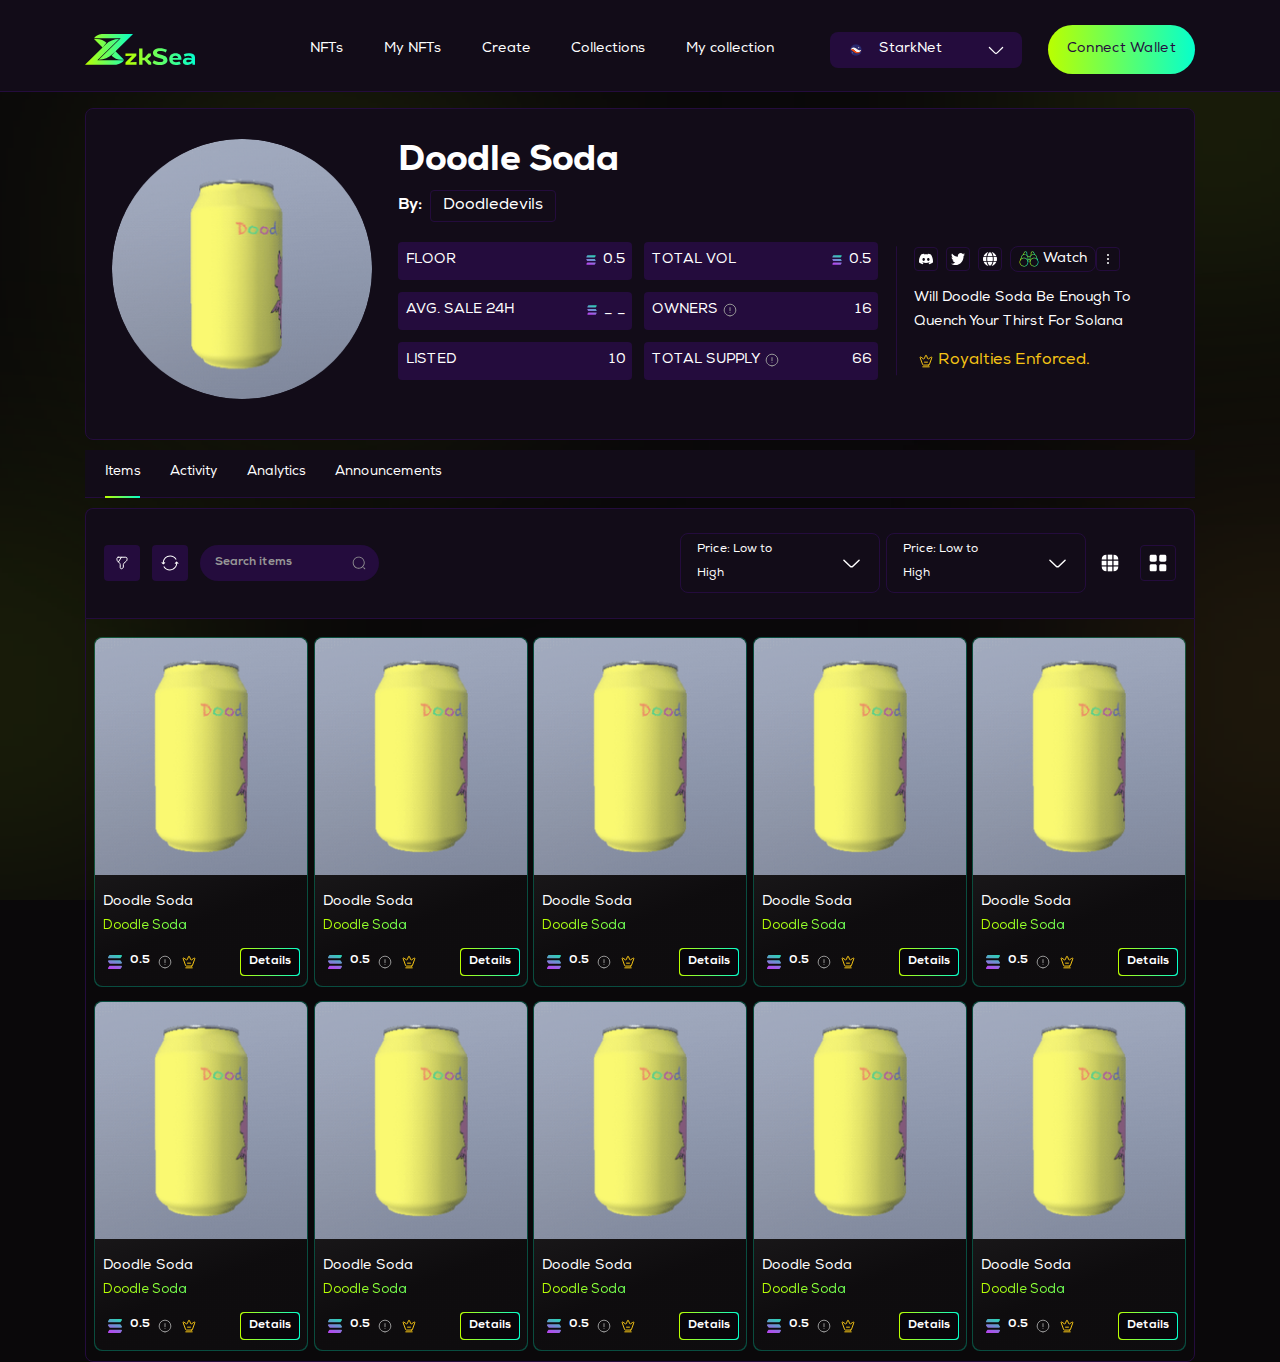
==== commit 5532214d: "asd" ====
--- a/index.html
+++ b/index.html
@@ -18,7 +18,7 @@
           <a href="#" class="header__inner-logo">
             <img src="./images/icons/logo.svg" alt="">
           </a>
-          <nav class="nav">
+          <nav class="nav" id="menu">
             <div class="nav__inner">
               <div class="nav__inner-links">
                 <a href="#">NFTs</a>
@@ -27,57 +27,60 @@
                 <a href="#">Collections</a>
                 <a href="#">My collection</a>
               </div>
-            </div>
-          </nav>
-          <div class="header__inner-buttons">
-            <div class="dropdown">
-              <div class="dropdown__button">
-                <span>
-                  <img src="./images/icons/starkNet.svg" alt="">
-                </span>
-                StarkNet
-                <span class="arrow">
-                  <img src="./images/icons/arrow-down.svg" alt="">
-                </span>
-              </div>
-              <div class="dropdown__content">
-                <div class="dropdown__content-item">
-                  <p>
-                    <span>
-                      <img src="./images/icons/zkSync.svg" alt="">
-                    </span>
-                    zkSync Era
-                  </p>
-                  <p>
+              <div class="nav__inner-buttons">
+                <div class="dropdown">
+                  <div class="dropdown__button">
                     <span>
                       <img src="./images/icons/starkNet.svg" alt="">
                     </span>
                     StarkNet
-                  </p>
-                  <p>
-                    <span>
-                      <img src="./images/icons/starkNet.svg" alt="">
+                    <span class="arrow">
+                      <img src="./images/icons/arrow-down.svg" alt="">
                     </span>
-                    StarkNet Testnet
-                  </p>
-                  <p>
-                    <span>
-                      <img src="./images/icons/zkSync.svg" alt="">
-                    </span>
-                    ZkSync Era Testnet
-                  </p>
-                  <p>
-                    <span>
-                      <img src="./images/icons/blockChain.svg" alt="">
-                    </span>
-                    BlockChain
-                  </p>
-                </div>
-              </div>
-            </div>
-            <button class="button--primary">
-              Connect Wallet
-            </button>
+                  </div>
+                  <div class="dropdown__content">
+                    <div class="dropdown__content-item">
+                      <p>
+                        <span>
+                          <img src="./images/icons/zkSync.svg" alt="">
+                        </span>
+                        zkSync Era
+                      </p>
+                      <p>
+                        <span>
+                          <img src="./images/icons/starkNet.svg" alt="">
+                        </span>
+                        StarkNet
+                      </p>
+                      <p>
+                        <span>
+                          <img src="./images/icons/starkNet.svg" alt="">
+                        </span>
+                        StarkNet Testnet
+                      </p>
+                      <p>
+                        <span>
+                          <img src="./images/icons/zkSync.svg" alt="">
+                        </span>
+                        ZkSync Era Testnet
+                      </p>
+                      <p>
+                        <span>
+                          <img src="./images/icons/blockChain.svg" alt="">
+                        </span>
+                        BlockChain
+                      </p>
+                    </div>
+                  </div>
+                </div>
+                <button class="button--primary">
+                  Connect Wallet
+                </button>
+              </div>
+            </div>
+          </nav>
+          <div class="burger" id="menuBtn">
+            <span></span>
           </div>
         </div>
       </div>
@@ -89,7 +92,9 @@
       <div class="autoContainer">
         <div class="productInfo__inner">
           <div class="productInfo__inner-image">
-            <img src="./images/prodoctInfo.png" alt="">
+            <div class="ratioImage">
+              <img src="./images/prodoctInfo.png" alt="">
+            </div>
           </div>
           <div class="productInfo__inner-details">
             <div class="productInfo__inner-details-text">
@@ -104,7 +109,6 @@
               </p>
             </div>
             <div class="productInfo__inner-details-wrapper">
-
               <div class="productInfo__inner-details-items">
                 <div class="productInfoItem">
                   <h6>
@@ -172,14 +176,20 @@
               </div>
               <div class="productInfo__inner-details-social">
                 <div class="productInfoSocials">
-                  <a href="#">
-                    <img src="./images/icons//discord 1.svg" alt="">
+                  <a href="#" class="button--social">
+                    <svg>
+                      <use xlink:href="#discord"></use>
+                    </svg>
                   </a>
-                  <a href="#">
-                    <img src="./images/icons/twitter.svg" alt="">
+                  <a href="#" class="button--social">
+                    <svg>
+                      <use xlink:href="#twitter"></use>
+                    </svg>
                   </a>
-                  <a href="#">
-                    <img src="./images/icons/globus.svg" alt="">
+                  <a href="#" class="button--social">
+                    <svg>
+                      <use xlink:href="#globus"></use>
+                    </svg>
                   </a>
                   <a href="#" class="productInfoSocials__button">
                     <span>
@@ -189,8 +199,10 @@
                       Watch
                     </p>
                   </a>
-                  <a href="#">
-                    <img src="./images/icons/more.svg" alt="">
+                  <a href="#" class="button--social">
+                    <svg>
+                      <use xlink:href="#more"></use>
+                    </svg>
                   </a>
                 </div>
                 <h6>
@@ -233,22 +245,31 @@
           </div>
           <div class="controls__inner-tools">
             <div class="controls__inner-tools-search">
-              <button>
-                <img src="./images/icons/filter.svg" alt="">
+              <button class="button--tool">
+                <svg class="stroke">
+                  <use xlink:href="#filter">
+                    <use />
+                </svg>
               </button>
-              <button>
-                <img src="./images/icons/refresh.svg" alt="">
+              <button class="button--tool">
+                <svg>
+                  <use xlink:href="#refresh">
+                    <use />
+                </svg>
               </button>
-              <div class="search">
+              <button class="button--search">
                 <input type="text" placeholder="Search items">
                 <span>
-                  <img src="./images/icons/search.svg" alt="">
+                  <svg>
+                    <use xlink:href="#search">
+                      <use />
+                  </svg>
                 </span>
-              </div>
+              </button>
             </div>
             <div class="controls__inner-tools-filter">
               <div class="dropdown bg">
-                <div class="dropdown__button asd">
+                <div class="dropdown__button ">
                   Price: Low to High
                   <span class="arrow">
                     <img src="./images/icons/arrow-down.svg" alt="">
@@ -256,8 +277,8 @@
                 </div>
                 <div class="dropdown__content">
                   <div class="dropdown__content-item">
-                    <button>
-                      <input type="checkbox" id="price-1" checked>
+                    <div class="input--radio">
+                      <input type="radio" value="price-1" name="dropdown-1" checked>
                       <label class="tick" for="price-1">
                         <span class="checkbox__text">
                           <img src="./images/icons/tick-circle.svg" alt="">
@@ -266,9 +287,9 @@
                           Price: Low to High
                         </p>
                       </label>
-                    </button>
-                    <button>
-                      <input type="checkbox" id="price-2">
+                    </div>
+                    <div class="input--radio">
+                      <input type="radio" value="price-2" name="dropdown-1">
                       <label class="tick" for="price-2">
                         <span class="checkbox__text">
                           <img src="./images/icons/tick-circle.svg" alt="">
@@ -277,9 +298,9 @@
                           Price: Low to High
                         </p>
                       </label>
-                    </button>
-                    <button>
-                      <input type="checkbox" id="price-3">
+                    </div>
+                    <div class="input--radio">
+                      <input type="radio" value="price-3" name="dropdown-1">
                       <label class="tick" for="price-3">
                         <span class="checkbox__text">
                           <img src="./images/icons/tick-circle.svg" alt="">
@@ -288,7 +309,7 @@
                           Price: Low to High
                         </p>
                       </label>
-                    </button>
+                    </div>
                   </div>
                 </div>
               </div>
@@ -301,8 +322,8 @@
                 </div>
                 <div class="dropdown__content">
                   <div class="dropdown__content-item">
-                    <button>
-                      <input type="checkbox" id="price-4" checked>
+                    <div class="input--radio">
+                      <input type="radio" value="price-4" name="dropdown-2" checked>
                       <label class="tick" for="price-4">
                         <span class="checkbox__text">
                           <img src="./images/icons/tick-circle.svg" alt="">
@@ -311,9 +332,9 @@
                           Price: Low to High
                         </p>
                       </label>
-                    </button>
-                    <button>
-                      <input type="checkbox" id="price-5">
+                    </div>
+                    <div class="input--radio">
+                      <input type="radio" value="price-5" name="dropdown-2">
                       <label class="tick" for="price-5">
                         <span class="checkbox__text">
                           <img src="./images/icons/tick-circle.svg" alt="">
@@ -322,9 +343,9 @@
                           Price: Low to High
                         </p>
                       </label>
-                    </button>
-                    <button>
-                      <input type="checkbox" id="price-6">
+                    </div>
+                    <div class="input--radio">
+                      <input type="radio" value="price-6" name="dropdown-2">
                       <label class="tick" for="price-6">
                         <span class="checkbox__text">
                           <img src="./images/icons/tick-circle.svg" alt="">
@@ -333,15 +354,20 @@
                           Price: Low to High
                         </p>
                       </label>
-                    </button>
+                    </div>
+
                   </div>
                 </div>
               </div>
-              <button class="fliterButton">
-                <img src="./images/icons/filterIcon1.svg" alt="">
+              <button class="button--tool filter">
+                <svg>
+                  <use xlink:href="#filter1"></use>
+                </svg>
               </button>
-              <button class="fliterButton ">
-                <img src="./images/icons/filterIcon2.svg" alt="">
+              <button class="button--tool filter active">
+                <svg>
+                  <use xlink:href="#filter2"></use>
+                </svg>
               </button>
             </div>
           </div>
@@ -380,306 +406,325 @@
                     <img src="./images/icons/crown.svg" alt="">
                   </span>
                 </div>
-                  <button class="button--border">
-                    Details
-                  </button>
-              </div>
-            </div>
-
-          </div>
-          <div class="cartProduct">
-            <div class="cartProduct__image">
-              <img src="./images/cartProduct.png" alt="">
-            </div>
-            <div class="cartProduct__info">
-              <h6>
-                Doodle Soda
-                <small>
-                  Doodle Soda
-                </small>
-              </h6>
-              <div class="cartProduct__info-text">
-                <div class="cartProduct__info-text-icons">
-                  <span>
-                    <img src="./images/icons/solana.svg" alt="">
-                  </span>
-                  <p>
-                    0.5
-                  </p>
-                  <span>
-                    <img src="./images/icons/info-circle.svg" alt="">
-                  </span>
-                  <span>
-                    <img src="./images/icons/crown.svg" alt="">
-                  </span>
-                </div>
-                  <button class="button--border">
-                    Details
-                  </button>
-              </div>
-            </div>
-
-          </div>
-          <div class="cartProduct">
-            <div class="cartProduct__image">
-              <img src="./images/cartProduct.png" alt="">
-            </div>
-            <div class="cartProduct__info">
-              <h6>
-                Doodle Soda
-                <small>
-                  Doodle Soda
-                </small>
-              </h6>
-              <div class="cartProduct__info-text">
-                <div class="cartProduct__info-text-icons">
-                  <span>
-                    <img src="./images/icons/solana.svg" alt="">
-                  </span>
-                  <p>
-                    0.5
-                  </p>
-                  <span>
-                    <img src="./images/icons/info-circle.svg" alt="">
-                  </span>
-                  <span>
-                    <img src="./images/icons/crown.svg" alt="">
-                  </span>
-                </div>
-                  <button class="button--border">
-                    Details
-                  </button>
-              </div>
-            </div>
-
-          </div>
-          <div class="cartProduct">
-            <div class="cartProduct__image">
-              <img src="./images/cartProduct.png" alt="">
-            </div>
-            <div class="cartProduct__info">
-              <h6>
-                Doodle Soda
-                <small>
-                  Doodle Soda
-                </small>
-              </h6>
-              <div class="cartProduct__info-text">
-                <div class="cartProduct__info-text-icons">
-                  <span>
-                    <img src="./images/icons/solana.svg" alt="">
-                  </span>
-                  <p>
-                    0.5
-                  </p>
-                  <span>
-                    <img src="./images/icons/info-circle.svg" alt="">
-                  </span>
-                  <span>
-                    <img src="./images/icons/crown.svg" alt="">
-                  </span>
-                </div>
-                  <button class="button--border">
-                    Details
-                  </button>
-              </div>
-            </div>
-
-          </div>
-          <div class="cartProduct">
-            <div class="cartProduct__image">
-              <img src="./images/cartProduct.png" alt="">
-            </div>
-            <div class="cartProduct__info">
-              <h6>
-                Doodle Soda
-                <small>
-                  Doodle Soda
-                </small>
-              </h6>
-              <div class="cartProduct__info-text">
-                <div class="cartProduct__info-text-icons">
-                  <span>
-                    <img src="./images/icons/solana.svg" alt="">
-                  </span>
-                  <p>
-                    0.5
-                  </p>
-                  <span>
-                    <img src="./images/icons/info-circle.svg" alt="">
-                  </span>
-                  <span>
-                    <img src="./images/icons/crown.svg" alt="">
-                  </span>
-                </div>
-                  <button class="button--border">
-                    Details
-                  </button>
-              </div>
-            </div>
-
-          </div>
-          <div class="cartProduct">
-            <div class="cartProduct__image">
-              <img src="./images/cartProduct.png" alt="">
-            </div>
-            <div class="cartProduct__info">
-              <h6>
-                Doodle Soda
-                <small>
-                  Doodle Soda
-                </small>
-              </h6>
-              <div class="cartProduct__info-text">
-                <div class="cartProduct__info-text-icons">
-                  <span>
-                    <img src="./images/icons/solana.svg" alt="">
-                  </span>
-                  <p>
-                    0.5
-                  </p>
-                  <span>
-                    <img src="./images/icons/info-circle.svg" alt="">
-                  </span>
-                  <span>
-                    <img src="./images/icons/crown.svg" alt="">
-                  </span>
-                </div>
-                  <button class="button--border">
-                    Details
-                  </button>
-              </div>
-            </div>
-
-          </div>
-          <div class="cartProduct">
-            <div class="cartProduct__image">
-              <img src="./images/cartProduct.png" alt="">
-            </div>
-            <div class="cartProduct__info">
-              <h6>
-                Doodle Soda
-                <small>
-                  Doodle Soda
-                </small>
-              </h6>
-              <div class="cartProduct__info-text">
-                <div class="cartProduct__info-text-icons">
-                  <span>
-                    <img src="./images/icons/solana.svg" alt="">
-                  </span>
-                  <p>
-                    0.5
-                  </p>
-                  <span>
-                    <img src="./images/icons/info-circle.svg" alt="">
-                  </span>
-                  <span>
-                    <img src="./images/icons/crown.svg" alt="">
-                  </span>
-                </div>
-                  <button class="button--border">
-                    Details
-                  </button>
-              </div>
-            </div>
-
-          </div>
-          <div class="cartProduct">
-            <div class="cartProduct__image">
-              <img src="./images/cartProduct.png" alt="">
-            </div>
-            <div class="cartProduct__info">
-              <h6>
-                Doodle Soda
-                <small>
-                  Doodle Soda
-                </small>
-              </h6>
-              <div class="cartProduct__info-text">
-                <div class="cartProduct__info-text-icons">
-                  <span>
-                    <img src="./images/icons/solana.svg" alt="">
-                  </span>
-                  <p>
-                    0.5
-                  </p>
-                  <span>
-                    <img src="./images/icons/info-circle.svg" alt="">
-                  </span>
-                  <span>
-                    <img src="./images/icons/crown.svg" alt="">
-                  </span>
-                </div>
-                  <button class="button--border">
-                    Details
-                  </button>
-              </div>
-            </div>
-
-          </div>
-          <div class="cartProduct">
-            <div class="cartProduct__image">
-              <img src="./images/cartProduct.png" alt="">
-            </div>
-            <div class="cartProduct__info">
-              <h6>
-                Doodle Soda
-                <small>
-                  Doodle Soda
-                </small>
-              </h6>
-              <div class="cartProduct__info-text">
-                <div class="cartProduct__info-text-icons">
-                  <span>
-                    <img src="./images/icons/solana.svg" alt="">
-                  </span>
-                  <p>
-                    0.5
-                  </p>
-                  <span>
-                    <img src="./images/icons/info-circle.svg" alt="">
-                  </span>
-                  <span>
-                    <img src="./images/icons/crown.svg" alt="">
-                  </span>
-                </div>
-                  <button class="button--border">
-                    Details
-                  </button>
-              </div>
-            </div>
-
-          </div>
-          <div class="cartProduct">
-            <div class="cartProduct__image">
-              <img src="./images/cartProduct.png" alt="">
-            </div>
-            <div class="cartProduct__info">
-              <h6>
-                Doodle Soda
-                <small>
-                  Doodle Soda
-                </small>
-              </h6>
-              <div class="cartProduct__info-text">
-                <div class="cartProduct__info-text-icons">
-                  <span>
-                    <img src="./images/icons/solana.svg" alt="">
-                  </span>
-                  <p>
-                    0.5
-                  </p>
-                  <span>
-                    <img src="./images/icons/info-circle.svg" alt="">
-                  </span>
-                  <span>
-                    <img src="./images/icons/crown.svg" alt="">
-                  </span>
-                </div>
-                  <button class="button--border">
-                    Details
-                  </button>
+                <button class="button--border">
+                  <span>
+                    Details
+                  </span>
+                </button>
+              </div>
+            </div>
+          </div>
+          <div class="cartProduct">
+            <div class="cartProduct__image">
+              <img src="./images/cartProduct.png" alt="">
+            </div>
+            <div class="cartProduct__info">
+              <h6>
+                Doodle Soda
+                <small>
+                  Doodle Soda
+                </small>
+              </h6>
+              <div class="cartProduct__info-text">
+                <div class="cartProduct__info-text-icons">
+                  <span>
+                    <img src="./images/icons/solana.svg" alt="">
+                  </span>
+                  <p>
+                    0.5
+                  </p>
+                  <span>
+                    <img src="./images/icons/info-circle.svg" alt="">
+                  </span>
+                  <span>
+                    <img src="./images/icons/crown.svg" alt="">
+                  </span>
+                </div>
+                <button class="button--border">
+                  <span>
+                    Details
+                  </span>
+                </button>
+              </div>
+            </div>
+
+          </div>
+          <div class="cartProduct">
+            <div class="cartProduct__image">
+              <img src="./images/cartProduct.png" alt="">
+            </div>
+            <div class="cartProduct__info">
+              <h6>
+                Doodle Soda
+                <small>
+                  Doodle Soda
+                </small>
+              </h6>
+              <div class="cartProduct__info-text">
+                <div class="cartProduct__info-text-icons">
+                  <span>
+                    <img src="./images/icons/solana.svg" alt="">
+                  </span>
+                  <p>
+                    0.5
+                  </p>
+                  <span>
+                    <img src="./images/icons/info-circle.svg" alt="">
+                  </span>
+                  <span>
+                    <img src="./images/icons/crown.svg" alt="">
+                  </span>
+                </div>
+                <button class="button--border">
+                  <span>
+                    Details
+                  </span>
+                </button>
+              </div>
+            </div>
+
+          </div>
+          <div class="cartProduct">
+            <div class="cartProduct__image">
+              <img src="./images/cartProduct.png" alt="">
+            </div>
+            <div class="cartProduct__info">
+              <h6>
+                Doodle Soda
+                <small>
+                  Doodle Soda
+                </small>
+              </h6>
+              <div class="cartProduct__info-text">
+                <div class="cartProduct__info-text-icons">
+                  <span>
+                    <img src="./images/icons/solana.svg" alt="">
+                  </span>
+                  <p>
+                    0.5
+                  </p>
+                  <span>
+                    <img src="./images/icons/info-circle.svg" alt="">
+                  </span>
+                  <span>
+                    <img src="./images/icons/crown.svg" alt="">
+                  </span>
+                </div>
+                <button class="button--border">
+                  <span>
+                    Details
+                  </span>
+                </button>
+              </div>
+            </div>
+
+          </div>
+          <div class="cartProduct">
+            <div class="cartProduct__image">
+              <img src="./images/cartProduct.png" alt="">
+            </div>
+            <div class="cartProduct__info">
+              <h6>
+                Doodle Soda
+                <small>
+                  Doodle Soda
+                </small>
+              </h6>
+              <div class="cartProduct__info-text">
+                <div class="cartProduct__info-text-icons">
+                  <span>
+                    <img src="./images/icons/solana.svg" alt="">
+                  </span>
+                  <p>
+                    0.5
+                  </p>
+                  <span>
+                    <img src="./images/icons/info-circle.svg" alt="">
+                  </span>
+                  <span>
+                    <img src="./images/icons/crown.svg" alt="">
+                  </span>
+                </div>
+                <button class="button--border">
+                  <span>
+                    Details
+                  </span>
+                </button>
+              </div>
+            </div>
+
+          </div>
+          <div class="cartProduct">
+            <div class="cartProduct__image">
+              <img src="./images/cartProduct.png" alt="">
+            </div>
+            <div class="cartProduct__info">
+              <h6>
+                Doodle Soda
+                <small>
+                  Doodle Soda
+                </small>
+              </h6>
+              <div class="cartProduct__info-text">
+                <div class="cartProduct__info-text-icons">
+                  <span>
+                    <img src="./images/icons/solana.svg" alt="">
+                  </span>
+                  <p>
+                    0.5
+                  </p>
+                  <span>
+                    <img src="./images/icons/info-circle.svg" alt="">
+                  </span>
+                  <span>
+                    <img src="./images/icons/crown.svg" alt="">
+                  </span>
+                </div>
+                <button class="button--border">
+                  <span>
+                    Details
+                  </span>
+                </button>
+              </div>
+            </div>
+
+          </div>
+          <div class="cartProduct">
+            <div class="cartProduct__image">
+              <img src="./images/cartProduct.png" alt="">
+            </div>
+            <div class="cartProduct__info">
+              <h6>
+                Doodle Soda
+                <small>
+                  Doodle Soda
+                </small>
+              </h6>
+              <div class="cartProduct__info-text">
+                <div class="cartProduct__info-text-icons">
+                  <span>
+                    <img src="./images/icons/solana.svg" alt="">
+                  </span>
+                  <p>
+                    0.5
+                  </p>
+                  <span>
+                    <img src="./images/icons/info-circle.svg" alt="">
+                  </span>
+                  <span>
+                    <img src="./images/icons/crown.svg" alt="">
+                  </span>
+                </div>
+                <button class="button--border">
+                  <span>
+                    Details
+                  </span>
+                </button>
+              </div>
+            </div>
+
+          </div>
+          <div class="cartProduct">
+            <div class="cartProduct__image">
+              <img src="./images/cartProduct.png" alt="">
+            </div>
+            <div class="cartProduct__info">
+              <h6>
+                Doodle Soda
+                <small>
+                  Doodle Soda
+                </small>
+              </h6>
+              <div class="cartProduct__info-text">
+                <div class="cartProduct__info-text-icons">
+                  <span>
+                    <img src="./images/icons/solana.svg" alt="">
+                  </span>
+                  <p>
+                    0.5
+                  </p>
+                  <span>
+                    <img src="./images/icons/info-circle.svg" alt="">
+                  </span>
+                  <span>
+                    <img src="./images/icons/crown.svg" alt="">
+                  </span>
+                </div>
+                <button class="button--border">
+                  <span>
+                    Details
+                  </span>
+                </button>
+              </div>
+            </div>
+
+          </div>
+          <div class="cartProduct">
+            <div class="cartProduct__image">
+              <img src="./images/cartProduct.png" alt="">
+            </div>
+            <div class="cartProduct__info">
+              <h6>
+                Doodle Soda
+                <small>
+                  Doodle Soda
+                </small>
+              </h6>
+              <div class="cartProduct__info-text">
+                <div class="cartProduct__info-text-icons">
+                  <span>
+                    <img src="./images/icons/solana.svg" alt="">
+                  </span>
+                  <p>
+                    0.5
+                  </p>
+                  <span>
+                    <img src="./images/icons/info-circle.svg" alt="">
+                  </span>
+                  <span>
+                    <img src="./images/icons/crown.svg" alt="">
+                  </span>
+                </div>
+                <button class="button--border">
+                  <span>
+                    Details
+                  </span>
+                </button>
+              </div>
+            </div>
+
+          </div>
+          <div class="cartProduct">
+            <div class="cartProduct__image">
+              <img src="./images/cartProduct.png" alt="">
+            </div>
+            <div class="cartProduct__info">
+              <h6>
+                Doodle Soda
+                <small>
+                  Doodle Soda
+                </small>
+              </h6>
+              <div class="cartProduct__info-text">
+                <div class="cartProduct__info-text-icons">
+                  <span>
+                    <img src="./images/icons/solana.svg" alt="">
+                  </span>
+                  <p>
+                    0.5
+                  </p>
+                  <span>
+                    <img src="./images/icons/info-circle.svg" alt="">
+                  </span>
+                  <span>
+                    <img src="./images/icons/crown.svg" alt="">
+                  </span>
+                </div>
+                <button class="button--border">
+                  <span>
+                    Details
+                  </span>
+                </button>
               </div>
             </div>
 
@@ -689,9 +734,117 @@
     </section>
     <!-- #grid end -->
 
+    <!-- #bubles start -->
+    <div class="bubles" >
+      <div class="top blur">
+      </div>
+      <div class="middleLeft blur">
+      </div>
+      <div class="middleLeftBottom blur">
+      </div>
+      <div class="middleRigh blur">
+      </div>
+    </div>
+    <!-- #bubles end -->
+
 
   </div>
+  <!-- #js start -->
   <script src="js/main.js"></script>
+  <!-- #svg start -->
+  <svg style="display: none">
+    <symbol id="discord" viewBox="0 0 20 20">
+      <g>
+        <path
+          d="M14.8516 5.54901C13.9593 5.13959 13.0024 4.83794 12.002 4.66515C11.9837 4.66182 11.9655 4.67016 11.9562 4.68681C11.8331 4.9057 11.6968 5.19122 11.6013 5.41566C10.5253 5.25455 9.4547 5.25455 8.40071 5.41566C8.30522 5.18624 8.16397 4.9057 8.04035 4.68681C8.03097 4.6707 8.01276 4.66236 7.99454 4.66515C6.99464 4.83736 6.03777 5.13902 5.14489 5.54901C5.13715 5.55235 5.13053 5.5579 5.12613 5.56512C3.31116 8.27666 2.81395 10.9216 3.05785 13.5337C3.05895 13.5464 3.06614 13.5586 3.07606 13.5664C4.27353 14.4458 5.4335 14.9797 6.5719 15.3336C6.59012 15.3391 6.60942 15.3325 6.62101 15.3175C6.8903 14.9497 7.13035 14.562 7.33616 14.1542C7.3483 14.1303 7.33671 14.102 7.31188 14.0925C6.93112 13.9481 6.56857 13.772 6.2198 13.572C6.19221 13.5559 6.19 13.5165 6.2154 13.4976C6.28879 13.4426 6.36221 13.3853 6.43229 13.3276C6.44498 13.317 6.46264 13.3148 6.47754 13.3214C8.76873 14.3675 11.2492 14.3675 13.5134 13.3214C13.5283 13.3142 13.5459 13.3165 13.5592 13.327C13.6293 13.3848 13.7027 13.4425 13.7766 13.4975C13.802 13.5164 13.8003 13.5559 13.7727 13.572C13.424 13.7759 13.0614 13.9481 12.6801 14.092C12.6553 14.1014 12.6442 14.1303 12.6564 14.1542C12.8667 14.5614 13.1067 14.9491 13.371 15.3169C13.3821 15.3325 13.4019 15.3391 13.4201 15.3336C14.564 14.9797 15.724 14.4458 16.9215 13.5664C16.932 13.5586 16.9386 13.547 16.9397 13.5342C17.2316 10.5143 16.4508 7.89111 14.8698 5.56566C14.8659 5.5579 14.8593 5.55235 14.8516 5.54901ZM7.67837 11.9432C6.98857 11.9432 6.42017 11.3099 6.42017 10.5321C6.42017 9.75437 6.97752 9.12106 7.67837 9.12106C8.38469 9.12106 8.94758 9.75992 8.93654 10.5321C8.93654 11.3099 8.37916 11.9432 7.67837 11.9432ZM12.3303 11.9432C11.6405 11.9432 11.0721 11.3099 11.0721 10.5321C11.0721 9.75437 11.6295 9.12106 12.3303 9.12106C13.0366 9.12106 13.5995 9.75992 13.5885 10.5321C13.5885 11.3099 13.0366 11.9432 12.3303 11.9432Z" />
+      </g>
+    </symbol>
+    <symbol id="twitter" viewBox="0 0 20 20">
+      <g>
+        <path
+          d="M17 5.42062C16.4794 5.66154 15.9246 5.82123 15.3462 5.89877C15.9412 5.524 16.3954 4.93508 16.6089 4.22523C16.0541 4.57415 15.4416 4.82062 14.7889 4.95815C14.2621 4.36646 13.5114 4 12.6924 4C11.1034 4 9.82412 5.36062 9.82412 7.02862C9.82412 7.26862 9.84338 7.49938 9.89062 7.71908C7.5045 7.59631 5.39313 6.38985 3.97475 4.552C3.72712 5.00523 3.58188 5.524 3.58188 6.08246C3.58188 7.13108 4.09375 8.06062 4.85675 8.59877C4.39562 8.58954 3.94325 8.44831 3.56 8.22585C3.56 8.23508 3.56 8.24708 3.56 8.25908C3.56 9.73046 4.55487 10.9526 5.8595 11.2342C5.62587 11.3015 5.37125 11.3338 5.107 11.3338C4.92325 11.3338 4.73775 11.3228 4.56362 11.2822C4.9355 12.4812 5.99075 13.3628 7.2455 13.3914C6.269 14.1972 5.02912 14.6828 3.68688 14.6828C3.4515 14.6828 3.22575 14.6717 3 14.6412C4.27137 15.5062 5.77813 16 7.403 16C12.6845 16 15.572 11.3846 15.572 7.384C15.572 7.25015 15.5676 7.12092 15.5615 6.99262C16.1311 6.56615 16.6097 6.03354 17 5.42062Z" />
+      </g>
+    </symbol>
+    <symbol id="globus" viewBox="0 0 20 20">
+      <g>
+        <path
+          d="M12.5135 7.1284C12.0211 4.78326 10.9711 3.2996 9.99988 3.2996C9.0287 3.2996 7.97864 4.78326 7.48628 7.1284H12.5135Z" />
+        <path
+          d="M7.19973 10C7.19962 10.6403 7.24125 11.2798 7.32434 11.9144H12.6754C12.7585 11.2798 12.8001 10.6403 12.8 10C12.8001 9.35973 12.7585 8.72017 12.6754 8.0856H7.32434C7.24125 8.72017 7.19962 9.35973 7.19973 10Z" />
+        <path
+          d="M7.48628 12.8716C7.97864 15.2167 9.0287 16.7004 9.99988 16.7004C10.9711 16.7004 12.0211 15.2167 12.5135 12.8716H7.48628Z" />
+        <path
+          d="M13.4693 7.1284H16.4094C15.9677 6.09738 15.2964 5.18689 14.4496 4.46994C13.6027 3.75299 12.6038 3.24955 11.533 3C12.4183 3.79878 13.1127 5.27574 13.4693 7.1284Z" />
+        <path
+          d="M16.745 8.0856H13.6181C13.6951 8.72068 13.7336 9.36004 13.7334 10C13.7335 10.64 13.6948 11.2793 13.6177 11.9144H16.7445C17.0849 10.662 17.0853 9.338 16.745 8.0856Z" />
+        <path
+          d="M11.533 17C12.604 16.7506 13.6031 16.2472 14.4501 15.5303C15.2971 14.8133 15.9685 13.9027 16.4104 12.8716H13.4702C13.1127 14.7243 12.4183 16.2012 11.533 17Z" />
+        <path
+          d="M6.5305 12.8716H3.59034C4.0322 13.9027 4.70358 14.8133 5.5506 15.5303C6.39763 16.2472 7.39673 16.7506 8.46774 17C7.58149 16.2012 6.88705 14.7243 6.5305 12.8716Z" />
+        <path
+          d="M8.4668 3C7.39579 3.24942 6.3967 3.7528 5.54967 4.46975C4.70264 5.18671 4.03127 6.09727 3.58941 7.1284H6.52957C6.88705 5.27574 7.58149 3.79878 8.4668 3Z" />
+        <path
+          d="M6.26635 10C6.26629 9.36003 6.30495 8.72067 6.38209 8.0856H3.25526C2.91491 9.338 2.91491 10.662 3.25526 11.9144H6.38209C6.30495 11.2793 6.26629 10.64 6.26635 10Z" />
+      </g>
+    </symbol>
+    <symbol id="more" viewBox="0 0 20 20">
+      <g>
+        <circle cx="10" cy="6" r="1" />
+        <circle cx="10" cy="10" r="1" />
+        <circle cx="10" cy="14" r="1" />
+      </g>
+    </symbol>
+    <symbol id="refresh" viewBox="0 0 24 24">
+      <g>
+        <path
+          d="M5.36297 11.6667H4.86297H5.36297ZM5.36297 13L5.01333 13.3574C5.20766 13.5475 5.51828 13.5475 5.71262 13.3574L5.36297 13ZM7.07559 12.0241C7.27299 11.831 7.27646 11.5144 7.08336 11.317C6.89026 11.1196 6.57369 11.1161 6.3763 11.3092L7.07559 12.0241ZM4.34965 11.3092C4.15225 11.1161 3.83569 11.1196 3.64258 11.317C3.44948 11.5144 3.45296 11.831 3.65035 12.0241L4.34965 11.3092ZM17.5757 8.46455C17.7218 8.69887 18.0302 8.77039 18.2645 8.62428C18.4989 8.47817 18.5704 8.16978 18.4243 7.93545L17.5757 8.46455ZM12.1778 4.5C8.14836 4.5 4.86297 7.69832 4.86297 11.6667H5.86297C5.86297 8.27122 8.67981 5.5 12.1778 5.5V4.5ZM4.86297 11.6667L4.86297 13H5.86297L5.86297 11.6667H4.86297ZM5.71262 13.3574L7.07559 12.0241L6.3763 11.3092L5.01333 12.6426L5.71262 13.3574ZM5.71262 12.6426L4.34965 11.3092L3.65035 12.0241L5.01333 13.3574L5.71262 12.6426ZM18.4243 7.93545C17.1385 5.87329 14.8199 4.5 12.1778 4.5V5.5C14.4673 5.5 16.4686 6.68889 17.5757 8.46455L18.4243 7.93545Z" />
+        <path
+          d="M18.637 11L18.9867 10.6426C18.7923 10.4525 18.4817 10.4525 18.2874 10.6426L18.637 11ZM16.9244 11.9759C16.727 12.169 16.7235 12.4856 16.9166 12.683C17.1097 12.8804 17.4263 12.8839 17.6237 12.6908L16.9244 11.9759ZM19.6504 12.6908C19.8478 12.8839 20.1643 12.8804 20.3574 12.683C20.5505 12.4856 20.547 12.169 20.3496 11.9759L19.6504 12.6908ZM6.42428 15.5355C6.27817 15.3011 5.96978 15.2296 5.73545 15.3757C5.50113 15.5218 5.42961 15.8302 5.57572 16.0645L6.42428 15.5355ZM11.8222 19.5C15.8516 19.5 19.137 16.3017 19.137 12.3333H18.137C18.137 15.7288 15.3202 18.5 11.8222 18.5V19.5ZM19.137 12.3333V11H18.137V12.3333H19.137ZM18.2874 10.6426L16.9244 11.9759L17.6237 12.6908L18.9867 11.3574L18.2874 10.6426ZM18.2874 11.3574L19.6504 12.6908L20.3496 11.9759L18.9867 10.6426L18.2874 11.3574ZM5.57572 16.0645C6.86152 18.1267 9.18008 19.5 11.8222 19.5V18.5C9.53271 18.5 7.53144 17.3111 6.42428 15.5355L5.57572 16.0645Z" />
+      </g>
+    </symbol>
+    <symbol id="filter" viewBox="0 0 24 24">
+      <g>
+        <path
+          d="M8.15007 6.22498H15.8501C16.4917 6.22498 17.0167 6.74998 17.0167 7.39164V8.67498C17.0167 9.14164 16.7251 9.72498 16.4334 10.0166L13.9251 12.2333C13.5751 12.525 13.3417 13.1083 13.3417 13.575V16.0833C13.3417 16.4333 13.1084 16.9 12.8167 17.075L12.0001 17.6C11.2417 18.0666 10.1917 17.5416 10.1917 16.6083V13.5166C10.1917 13.1083 9.9584 12.5833 9.72507 12.2916L7.5084 9.95831C7.21673 9.66664 6.9834 9.14164 6.9834 8.79164V7.44998C6.9834 6.74998 7.5084 6.22498 8.15007 6.22498Z"
+          stroke-miterlimit="10" stroke-linecap="round" stroke-linejoin="round" />
+        <path d="M11.3758 6.22498L8.5 10.8333" stroke-miterlimit="10" stroke-linecap="round" stroke-linejoin="round" />
+      </g>
+    </symbol>
+    <symbol id="search" viewBox="0 0 24 24">
+      <g>
+        <path
+          d="M11.7082 17.6875C8.41234 17.6875 5.729 15.0042 5.729 11.7084C5.729 8.41252 8.41234 5.72919 11.7082 5.72919C15.004 5.72919 17.6873 8.41252 17.6873 11.7084C17.6873 15.0042 15.004 17.6875 11.7082 17.6875ZM11.7082 6.60419C8.89067 6.60419 6.604 8.89669 6.604 11.7084C6.604 14.52 8.89067 16.8125 11.7082 16.8125C14.5257 16.8125 16.8123 14.52 16.8123 11.7084C16.8123 8.89669 14.5257 6.60419 11.7082 6.60419Z" />
+        <path
+          d="M17.8332 18.2709C17.7223 18.2709 17.6115 18.23 17.524 18.1425L16.3573 16.9759C16.1882 16.8067 16.1882 16.5267 16.3573 16.3575C16.5265 16.1884 16.8065 16.1884 16.9757 16.3575L18.1423 17.5242C18.3115 17.6934 18.3115 17.9734 18.1423 18.1425C18.0548 18.23 17.944 18.2709 17.8332 18.2709Z" />
+      </g>
+    </symbol>
+    <symbol id="filter1" viewBox="0 0 24 24">
+      <g>
+        <path d="M8.45817 3.66669V8.50002H3.6665C3.6665 5.49169 5.45817 3.68335 8.45817 3.66669Z" />
+        <path d="M20.3332 8.50002H15.5415V3.66669C18.5415 3.68335 20.3332 5.49169 20.3332 8.50002Z" />
+        <path d="M20.3332 15.5833C20.2998 18.5416 18.5165 20.3166 15.5415 20.3333V15.5833H20.3332Z" />
+        <path d="M8.45817 15.5833V20.3333C5.48317 20.3166 3.69984 18.5416 3.6665 15.5833H8.45817Z" />
+        <path d="M8.45817 9.75H3.6665V14.3333H8.45817V9.75Z" />
+        <path d="M20.3332 9.75H15.5415V14.3333H20.3332V9.75Z" />
+        <path d="M14.2918 9.75H9.7085V14.3333H14.2918V9.75Z" />
+        <path d="M14.2918 3.66669H9.7085V8.50002H14.2918V3.66669Z" />
+        <path d="M14.2918 15.5833H9.7085V20.3333H14.2918V15.5833Z" />
+      </g>
+    </symbol>
+    <symbol id="filter2" viewBox="0 0 24 24">
+      <g>
+        <path
+          d="M20.3333 9.10002V5.31669C20.3333 4.14169 19.8 3.66669 18.475 3.66669H15.1083C13.7833 3.66669 13.25 4.14169 13.25 5.31669V9.09169C13.25 10.275 13.7833 10.7417 15.1083 10.7417H18.475C19.8 10.75 20.3333 10.275 20.3333 9.10002Z" />
+        <path
+          d="M20.3333 18.475V15.1083C20.3333 13.7833 19.8 13.25 18.475 13.25H15.1083C13.7833 13.25 13.25 13.7833 13.25 15.1083V18.475C13.25 19.8 13.7833 20.3333 15.1083 20.3333H18.475C19.8 20.3333 20.3333 19.8 20.3333 18.475Z" />
+        <path
+          d="M10.7498 9.10002V5.31669C10.7498 4.14169 10.2165 3.66669 8.8915 3.66669H5.52484C4.19984 3.66669 3.6665 4.14169 3.6665 5.31669V9.09169C3.6665 10.275 4.19984 10.7417 5.52484 10.7417H8.8915C10.2165 10.75 10.7498 10.275 10.7498 9.10002Z" />
+        <path
+          d="M10.7498 18.475V15.1083C10.7498 13.7833 10.2165 13.25 8.8915 13.25H5.52484C4.19984 13.25 3.6665 13.7833 3.6665 15.1083V18.475C3.6665 19.8 4.19984 20.3333 5.52484 20.3333H8.8915C10.2165 20.3333 10.7498 19.8 10.7498 18.475Z" />
+      </g>
+    </symbol>
+
+  </svg>
 </body>
 
 </html>--- a/css/main.css
+++ b/css/main.css
@@ -372,11 +372,50 @@
   margin: 0 auto;
 }
 
-.blur {
-  width: 0;
-  height: 0;
-  -webkit-box-shadow: 0 0 260px 100px rgba(186, 255, 0, 0.3);
-          box-shadow: 0 0 260px 100px rgba(186, 255, 0, 0.3);
+.bubles {
+  position: absolute;
+  width: 100%;
+  height: 100%;
+  top: 0;
+  left: 0;
+  z-index: -1;
+  overflow: hidden;
+}
+.bubles .blur {
+  width: 30%;
+  height: 30%;
+  max-width: 120px;
+  max-height: 120px;
+  background: #baff00;
+  -webkit-filter: blur(166px);
+          filter: blur(166px);
+  pointer-events: none;
+  position: absolute;
+}
+.bubles .blur.top {
+  top: 5%;
+  right: 0;
+}
+.bubles .blur.bottomLeft {
+  bottom: 0;
+  left: 0;
+}
+.bubles .blur.middleLeft {
+  top: 20%;
+  left: 20%;
+}
+.bubles .blur.middleLeftUp {
+  top: 30%;
+  left: 0;
+}
+.bubles .blur.middleLeftBottom {
+  top: 70%;
+  left: -5%;
+}
+.bubles .blur.middleRigh {
+  background: #f4c315;
+  top: 70%;
+  right: -5%;
 }
 
 .dropdown {
@@ -393,7 +432,7 @@
   -webkit-box-pack: justify;
       -ms-flex-pack: justify;
           justify-content: space-between;
-  padding: 6px 16px 6px 21px;
+  padding: 6px 16px;
   background-color: #240c3d;
   border-radius: 8px;
   max-width: 192px;
@@ -557,89 +596,11 @@
   border: 1.5px solid #240c3d;
   border-radius: 0px 0px 4px 4px;
 }
-.dropdown.bg .dropdown__content button {
+.dropdown.bg .dropdown__content .input--radio {
   margin-bottom: 12px;
 }
-.dropdown.bg .dropdown__content button:last-child {
+.dropdown.bg .dropdown__content .input--radio:last-child {
   margin-bottom: 0;
-}
-.dropdown.bg .dropdown__content button input {
-  display: none;
-}
-.dropdown.bg .dropdown__content button input:checked + label span::before {
-  opacity: 0;
-}
-.dropdown.bg .dropdown__content button input:checked + label span img {
-  opacity: 1;
-}
-.dropdown.bg .dropdown__content button input:checked + label p {
-  background: -webkit-gradient(linear, left top, right top, from(#baff00), to(#06ffcc));
-  background: linear-gradient(90deg, #baff00 0%, #06ffcc 100%);
-  -webkit-background-clip: text;
-  -webkit-text-fill-color: transparent;
-  background-clip: text;
-  text-fill-color: transparent;
-}
-.dropdown.bg .dropdown__content button label {
-  display: -webkit-box;
-  display: -ms-flexbox;
-  display: flex;
-  -webkit-box-align: center;
-      -ms-flex-align: center;
-          align-items: center;
-}
-.dropdown.bg .dropdown__content button label span {
-  margin: -3px 12px 0 0;
-  width: 24px;
-  height: 24px;
-  display: -webkit-box;
-  display: -ms-flexbox;
-  display: flex;
-  -webkit-box-align: center;
-      -ms-flex-align: center;
-          align-items: center;
-  -webkit-box-pack: center;
-      -ms-flex-pack: center;
-          justify-content: center;
-  position: relative;
-}
-.dropdown.bg .dropdown__content button label span:before {
-  content: "";
-  width: 100%;
-  height: 100%;
-  border-radius: 50%;
-  -webkit-transition: all 0.2s ease-in-out 0s;
-  transition: all 0.2s ease-in-out 0s;
-  -moz-transition: all 0.2s ease-in-out 0s;
-  background-image: url("../images/icons/tick-circle-white.svg");
-  background-repeat: no-repeat;
-  background-position: center;
-  background-size: cover;
-  opacity: 1;
-  position: absolute;
-  top: 50%;
-  -webkit-transform: translateY(-50%);
-          transform: translateY(-50%);
-  left: 0;
-}
-.dropdown.bg .dropdown__content button label span img {
-  width: 100%;
-  height: 100%;
-  -o-object-fit: contain;
-     object-fit: contain;
-  opacity: 0;
-  -webkit-transition: all 0.2s ease-in-out 0s;
-  transition: all 0.2s ease-in-out 0s;
-  -moz-transition: all 0.2s ease-in-out 0s;
-}
-.dropdown.bg .dropdown__content button label p {
-  font-size: 12px;
-  line-height: 13px;
-  font-weight: 700;
-  color: #fff;
-  -webkit-transition: all 0.2s ease-in-out 0s;
-  transition: all 0.2s ease-in-out 0s;
-  -moz-transition: all 0.2s ease-in-out 0s;
 }
 .dropdown.bg .dropdown__content::before {
   display: none;
@@ -663,7 +624,6 @@
       -ms-flex-pack: center;
           justify-content: center;
   padding: 0.7em 1.4em;
-  gap: 0.6em;
   border: 1px solid transparent;
   -webkit-transition: all 0.3s ease;
   transition: all 0.3s ease;
@@ -675,13 +635,6 @@
   line-height: 27px;
   text-transform: capitalize;
 }
-.button._lg {
-  font-size: 32px;
-}
-.button svg {
-  height: 1em;
-  width: auto;
-}
 .button--primary {
   color: #240c3d;
   border-color: transparent;
@@ -702,10 +655,19 @@
   border-radius: 100px;
   color: #fff;
   font-weight: 700;
-  padding: 8px;
+  padding: 5px 8px;
   border-radius: 4px;
   position: relative;
   background: #08050a;
+  -webkit-transition: all 0.2s ease-in-out 0s;
+  transition: all 0.2s ease-in-out 0s;
+  -moz-transition: all 0.2s ease-in-out 0s;
+}
+.button--border span {
+  color: #fff;
+  font-weight: 700;
+  position: relative;
+  z-index: 2;
   -webkit-transition: all 0.2s ease-in-out 0s;
   transition: all 0.2s ease-in-out 0s;
   -moz-transition: all 0.2s ease-in-out 0s;
@@ -729,58 +691,314 @@
   content: "";
   width: 100%;
   height: 100%;
-  background: #0A080A;
+  background: -webkit-gradient(linear, left top, right top, from(#baff00), to(#06ffcc));
+  background: linear-gradient(90deg, #baff00 0%, #06ffcc 100%);
   position: absolute;
   top: 0;
   left: 0;
   border-radius: 4px;
-  z-index: -1;
+  z-index: 1;
   -webkit-transition: all 0.2s ease-in-out 0s;
   transition: all 0.2s ease-in-out 0s;
   -moz-transition: all 0.2s ease-in-out 0s;
-}
-.button--border:hover {
-  opacity: 0.8;
-}
-.button:active {
+  opacity: 0;
+}
+.button--border:hover span {
+  color: #0A080A;
+}
+.button--border:hover:after {
+  opacity: 1;
+}
+.button--social {
+  width: 24px;
+  height: 24px;
+  display: -webkit-box;
+  display: -ms-flexbox;
+  display: flex;
+  -webkit-box-align: center;
+      -ms-flex-align: center;
+          align-items: center;
+  -webkit-box-pack: center;
+      -ms-flex-pack: center;
+          justify-content: center;
+  border: 1px solid #240c3d;
+  border-radius: 4px;
+  margin-right: 8px;
+  -webkit-transition: all 0.2s ease-in-out 0s;
+  transition: all 0.2s ease-in-out 0s;
+  -moz-transition: all 0.2s ease-in-out 0s;
+}
+.button--social:hover {
+  border-color: #baff00;
+}
+.button--social:hover svg {
+  fill: #baff00;
+}
+.button--social svg {
+  width: 100%;
+  height: 100%;
+  max-width: 20px;
+  max-height: 20px;
+  fill: #fff;
+  -webkit-transition: all 0.2s ease-in-out 0s;
+  transition: all 0.2s ease-in-out 0s;
+  -moz-transition: all 0.2s ease-in-out 0s;
+}
+.button--tool {
+  width: 36px;
+  height: 36px;
+  display: -webkit-box;
+  display: -ms-flexbox;
+  display: flex;
+  -webkit-box-align: center;
+      -ms-flex-align: center;
+          align-items: center;
+  -webkit-box-pack: center;
+      -ms-flex-pack: center;
+          justify-content: center;
+  border-radius: 4px;
+  background: #240c3d;
+  margin-right: 12px;
+  cursor: pointer;
+  -webkit-transition: all 0.2s ease-in-out 0s;
+  transition: all 0.2s ease-in-out 0s;
+  -moz-transition: all 0.2s ease-in-out 0s;
+}
+.button--tool svg {
+  width: 100%;
+  height: 100%;
+  max-height: 24px;
+  max-width: 24px;
+  fill: #fff;
+  -webkit-transition: all 0.2s ease-in-out 0s;
+  transition: all 0.2s ease-in-out 0s;
+  -moz-transition: all 0.2s ease-in-out 0s;
+}
+.button--tool svg.stroke {
+  fill: none;
+  stroke: #fff;
+}
+.button--tool:hover svg {
+  fill: #baff00;
+}
+.button--tool:hover svg.stroke {
+  fill: none;
+  stroke: #baff00;
+}
+.button--tool.filter {
+  background: unset;
+  border: 1px solid transparent;
+  border-radius: 4px;
+  -webkit-transition: all 0.2s ease-in-out 0s;
+  transition: all 0.2s ease-in-out 0s;
+  -moz-transition: all 0.2s ease-in-out 0s;
+}
+.button--tool.filter:hover {
+  border-color: #240c3d;
+}
+.button--tool.filter:hover svg {
+  fill: #fff;
+}
+.button--tool.filter.active {
+  border-color: #240c3d;
+}
+.button--search {
+  display: -webkit-box;
+  display: -ms-flexbox;
+  display: flex;
+  -webkit-box-align: center;
+      -ms-flex-align: center;
+          align-items: center;
+  max-width: 255px;
+  border-radius: 20px;
+  padding: 11px 15px;
+  background: #240c3d;
+  position: relative;
+}
+.button--search input {
+  color: #fff;
+  background: #240c3d;
+  font-weight: 700;
+  font-size: 12px;
+  width: 100%;
+}
+.button--search input::-webkit-input-placeholder {
+  color: #969696;
+  -webkit-transition: all 0.2s ease-in-out 0s;
+  transition: all 0.2s ease-in-out 0s;
+  -moz-transition: all 0.2s ease-in-out 0s;
+}
+.button--search input::-moz-placeholder {
+  color: #969696;
+  transition: all 0.2s ease-in-out 0s;
+  -moz-transition: all 0.2s ease-in-out 0s;
+}
+.button--search input:-ms-input-placeholder {
+  color: #969696;
+  -ms-transition: all 0.2s ease-in-out 0s;
+  transition: all 0.2s ease-in-out 0s;
+  -moz-transition: all 0.2s ease-in-out 0s;
+}
+.button--search input::-ms-input-placeholder {
+  color: #969696;
+  -ms-transition: all 0.2s ease-in-out 0s;
+  transition: all 0.2s ease-in-out 0s;
+  -moz-transition: all 0.2s ease-in-out 0s;
+}
+.button--search input::placeholder {
+  color: #969696;
+  -webkit-transition: all 0.2s ease-in-out 0s;
+  transition: all 0.2s ease-in-out 0s;
+  -moz-transition: all 0.2s ease-in-out 0s;
+}
+.button--search input:focus::-webkit-input-placeholder {
   opacity: 0.7;
 }
-.button:disabled {
-  cursor: default;
-  opacity: 0.5 !important;
-}
-.button--text {
+.button--search input:focus::-moz-placeholder {
+  opacity: 0.7;
+}
+.button--search input:focus:-ms-input-placeholder {
+  opacity: 0.7;
+}
+.button--search input:focus::-ms-input-placeholder {
+  opacity: 0.7;
+}
+.button--search input:focus::placeholder {
+  opacity: 0.7;
+}
+.button--search span {
+  width: 24px;
+  height: 24px;
+  display: -webkit-box;
+  display: -ms-flexbox;
+  display: flex;
+  -webkit-box-align: center;
+      -ms-flex-align: center;
+          align-items: center;
+  -webkit-box-pack: center;
+      -ms-flex-pack: center;
+          justify-content: center;
+  position: absolute;
+  top: 50%;
+  right: 8px;
+  -webkit-transform: translateY(-50%);
+          transform: translateY(-50%);
+  -webkit-transition: all 0.2s ease-in-out 0s;
+  transition: all 0.2s ease-in-out 0s;
+  -moz-transition: all 0.2s ease-in-out 0s;
+}
+.button--search span svg {
+  width: 100%;
+  height: 100%;
+  fill: #969696;
+  -webkit-transition: all 0.2s ease-in-out 0s;
+  transition: all 0.2s ease-in-out 0s;
+  -moz-transition: all 0.2s ease-in-out 0s;
+}
+.button--search span:hover svg {
+  fill: #baff00;
+}
+
+.input--radio {
   position: relative;
-  gap: 0.5em;
-  padding: 0.2em;
-  color: #98a1b6;
-  font-weight: 400;
-}
-.button--text:after {
+  -webkit-transition: all 0.2s ease-in-out 0s;
+  transition: all 0.2s ease-in-out 0s;
+  -moz-transition: all 0.2s ease-in-out 0s;
+}
+.input--radio:hover label {
+  opacity: 0.7;
+}
+.input--radio input {
+  opacity: 0;
   position: absolute;
+  z-index: 2;
+  width: 100%;
+  height: 100%;
+  cursor: pointer;
+}
+.input--radio input:checked + label p {
+  background: -webkit-gradient(linear, left top, right top, from(#baff00), to(#06ffcc));
+  background: linear-gradient(90deg, #baff00 0%, #06ffcc 100%);
+  -webkit-background-clip: text;
+  -webkit-text-fill-color: transparent;
+  background-clip: text;
+  text-fill-color: transparent;
+}
+.input--radio input:checked + label span::before {
+  opacity: 0;
+}
+.input--radio input:checked + label span img {
+  opacity: 1;
+}
+.input--radio label {
+  display: -webkit-box;
+  display: -ms-flexbox;
+  display: flex;
+  -webkit-box-align: center;
+      -ms-flex-align: center;
+          align-items: center;
+  cursor: pointer;
+  -webkit-transition: all 0.2s ease-in-out 0s;
+  transition: all 0.2s ease-in-out 0s;
+  -moz-transition: all 0.2s ease-in-out 0s;
+}
+.input--radio label p {
+  font-size: 12px;
+  line-height: 12px;
+  font-weight: 700;
+  -webkit-transition: all 0.2s ease-in-out 0s;
+  transition: all 0.2s ease-in-out 0s;
+  -moz-transition: all 0.2s ease-in-out 0s;
+}
+.input--radio label span {
+  width: 24px;
+  height: 24px;
+  display: -webkit-box;
+  display: -ms-flexbox;
+  display: flex;
+  -webkit-box-align: center;
+      -ms-flex-align: center;
+          align-items: center;
+  -webkit-box-pack: center;
+      -ms-flex-pack: center;
+          justify-content: center;
+  margin-right: 12px;
+  position: relative;
+  -webkit-transition: all 0.2s ease-in-out 0s;
+  transition: all 0.2s ease-in-out 0s;
+  -moz-transition: all 0.2s ease-in-out 0s;
+}
+.input--radio label span::before {
   content: "";
-  top: 100%;
+  width: 100%;
+  height: 100%;
+  background-image: url("../images/icons/tick-circle-white.svg");
+  background-repeat: no-repeat;
+  background-size: cover;
+  background-position: center;
+  position: absolute;
+  top: 50%;
   left: 50%;
-  width: 70%;
-  height: 2px;
+  -webkit-transform: translate(-50%, -50%);
+          transform: translate(-50%, -50%);
+  -webkit-transition: all 0.2s ease-in-out 0s;
+  transition: all 0.2s ease-in-out 0s;
+  -moz-transition: all 0.2s ease-in-out 0s;
+}
+.input--radio label span img {
+  width: 100%;
+  height: 100%;
+  -o-object-fit: contain;
+     object-fit: contain;
   opacity: 0;
-  background: #98a1b6;
-  -webkit-transform: translateX(-50%);
-          transform: translateX(-50%);
-  -webkit-transition: 0.3s ease-out;
-  transition: 0.3s ease-out;
-}
-.button--text:hover {
-  color: #fff;
-}
-.button--text:hover:after {
-  opacity: 1;
-  width: 90%;
+  -webkit-transition: all 0.2s ease-in-out 0s;
+  transition: all 0.2s ease-in-out 0s;
+  -moz-transition: all 0.2s ease-in-out 0s;
 }
 
 .ratioImage {
   position: relative;
-  padding-bottom: 65%;
+  padding-bottom: 100%;
   width: 100%;
 }
 .ratioImage img {
@@ -796,75 +1014,6 @@
 .ratioImage--contain img {
   -o-object-fit: contain;
      object-fit: contain;
-}
-
-.badge {
-  display: -webkit-box;
-  display: -ms-flexbox;
-  display: flex;
-  -webkit-box-align: center;
-      -ms-flex-align: center;
-          align-items: center;
-  -webkit-box-pack: center;
-      -ms-flex-pack: center;
-          justify-content: center;
-  background: rgba(186, 255, 0, 0.08);
-  border-radius: 100px;
-  padding: 0.75em 1.5em;
-  gap: 0.35em 0.6em;
-  color: #fff;
-  font-family: "Nexa", sans-serif;
-  font-style: normal;
-  font-weight: 400;
-  font-size: 16px;
-  text-align: center;
-  line-height: 1;
-}
-.badge--black {
-  background: #322a38;
-}
-.badge--lightprimary {
-  color: #baff00;
-  background: rgba(186, 255, 0, 0.08);
-}
-.badge--column {
-  -webkit-box-orient: vertical;
-  -webkit-box-direction: normal;
-      -ms-flex-direction: column;
-          flex-direction: column;
-}
-
-.logo {
-  display: -webkit-inline-box;
-  display: -ms-inline-flexbox;
-  display: inline-flex;
-  font-size: 25px;
-  width: 6.8em;
-  height: 2.2em;
-}
-.logo svg,
-.logo img {
-  width: 100%;
-  height: 100%;
-}
-
-.link {
-  cursor: pointer;
-  color: #fff;
-  text-decoration: none;
-  font-style: normal;
-}
-.link--inline {
-  font-size: inherit;
-  line-height: inherit;
-  -webkit-transition: 0.2s ease-out;
-  transition: 0.2s ease-out;
-  padding: 0.2em 0.4em;
-}
-.link--inline:hover {
-  color: #fff;
-  opacity: 0.8;
-  text-decoration: underline;
 }
 
 .spinner {
@@ -895,6 +1044,7 @@
   position: absolute;
   top: 0;
   width: 100%;
+  z-index: 15;
 }
 .header__inner {
   padding: 25px 0 17px;
@@ -944,12 +1094,7 @@
       -ms-flex-pack: justify;
           justify-content: space-between;
 }
-.header__inner-buttons .button--primary {
-  padding: 16px 19px;
-  font-size: 14px;
-  letter-spacing: 0.3px;
-}
-.header .nav__inner-links {
+.header .nav__inner {
   display: -webkit-box;
   display: -ms-flexbox;
   display: flex;
@@ -959,6 +1104,18 @@
   -webkit-box-pack: justify;
       -ms-flex-pack: justify;
           justify-content: space-between;
+}
+.header .nav__inner-links {
+  display: -webkit-box;
+  display: -ms-flexbox;
+  display: flex;
+  -webkit-box-align: center;
+      -ms-flex-align: center;
+          align-items: center;
+  -webkit-box-pack: justify;
+      -ms-flex-pack: justify;
+          justify-content: space-between;
+  margin-right: 56px;
 }
 .header .nav__inner-links a {
   color: #fff;
@@ -968,16 +1125,28 @@
   -moz-transition: all 0.2s ease-in-out 0s;
 }
 .header .nav__inner-links a:hover {
-  opacity: 0.8;
+  color: #baff00;
 }
 .header .nav__inner-links a:last-child {
   margin-right: 0;
 }
+.header .nav__inner-buttons {
+  display: -webkit-box;
+  display: -ms-flexbox;
+  display: flex;
+  -webkit-box-align: center;
+      -ms-flex-align: center;
+          align-items: center;
+}
+.header .nav__inner-buttons .button--primary {
+  padding: 16px 19px;
+  font-size: 14px;
+  letter-spacing: 0.3px;
+}
 .header .dropdown {
   margin-right: 26px;
 }
-
-.burger {
+.header .burger {
   cursor: pointer;
   display: block;
   position: relative;
@@ -988,55 +1157,63 @@
   background: transparent;
   -webkit-transition: 0.2s ease;
   transition: 0.2s ease;
-}
-.burger span, .burger::after, .burger::before {
+  display: none;
+}
+.header .burger span, .header .burger::after, .header .burger::before {
   position: absolute;
   left: 50%;
   width: 100%;
   height: 0.32em;
-  background-color: currentColor;
+  background-color: #baff00;
   border-radius: 0.4em;
   -webkit-transition: all 0.3s ease;
   transition: all 0.3s ease;
 }
-.burger span {
+.header .burger span {
   top: 50%;
   -webkit-transform: translate(-50%, -50%);
           transform: translate(-50%, -50%);
 }
-.burger::before {
+.header .burger::before {
   content: "";
   top: 0;
   -webkit-transform: translateX(-50%);
           transform: translateX(-50%);
 }
-.burger::after {
+.header .burger::after {
   content: "";
   bottom: 0;
   -webkit-transform: translateX(-50%);
           transform: translateX(-50%);
 }
-.burger:hover {
+.header .burger:hover {
   opacity: 0.8;
 }
-.burger.active {
+.header .burger.active {
   color: #baff00;
 }
-.burger.active::before {
+.header .burger.active::before {
   top: 50%;
   -webkit-transform: translate(-50%, -50%) rotate(45deg);
           transform: translate(-50%, -50%) rotate(45deg);
 }
-.burger.active::after {
+.header .burger.active::after {
   bottom: 50%;
   -webkit-transform: translate(-50%, 50%) rotate(-45deg);
           transform: translate(-50%, 50%) rotate(-45deg);
 }
-.burger.active span {
+.header .burger.active span {
   width: 0;
   opacity: 0;
   -webkit-transition: 0.2s ease;
   transition: 0.2s ease;
+}
+.header.sticky {
+  position: fixed;
+  -webkit-animation-name: sticky;
+          animation-name: sticky;
+  -webkit-animation-duration: 0.3s;
+          animation-duration: 0.3s;
 }
 
 .productInfo__inner {
@@ -1068,8 +1245,6 @@
   max-width: 262px;
   border-radius: 50%;
   overflow: hidden;
-  padding-bottom: 23.6%;
-  background: #98a1b6;
   position: relative;
 }
 .productInfo__inner-image img {
@@ -1206,7 +1381,7 @@
   margin: 6px 0;
 }
 .productInfoItem p {
-  font-size: 14ox;
+  font-size: 14px;
   line-height: 15px;
   display: -webkit-box;
   display: -ms-flexbox;
@@ -1260,6 +1435,7 @@
           justify-content: center;
 }
 .productInfoItem h6 span img {
+  margin-top: -1px;
   width: 100%;
   height: 100%;
   -o-object-fit: contain;
@@ -1274,40 +1450,10 @@
           align-items: center;
   margin-bottom: 15px;
 }
-.productInfoSocials a {
-  width: 24px;
-  height: 24px;
-  display: -webkit-box;
-  display: -ms-flexbox;
-  display: flex;
-  -webkit-box-align: center;
-      -ms-flex-align: center;
-          align-items: center;
-  -webkit-box-pack: center;
-      -ms-flex-pack: center;
-          justify-content: center;
-  border: 1px solid #240c3d;
-  border-radius: 4px;
-  margin-right: 8px;
-  -webkit-transition: all 0.2s ease-in-out 0s;
-  transition: all 0.2s ease-in-out 0s;
-  -moz-transition: all 0.2s ease-in-out 0s;
-}
-.productInfoSocials a:hover {
-  opacity: 0.8;
-}
 .productInfoSocials a:last-child {
   margin-right: 0;
 }
-.productInfoSocials a img {
-  width: 90%;
-  height: 90%;
-  -o-object-fit: contain;
-     object-fit: contain;
-}
 .productInfoSocials__button {
-  width: unset !important;
-  height: unset !important;
   display: -webkit-box;
   display: -ms-flexbox;
   display: flex;
@@ -1320,11 +1466,17 @@
   border: 1px solid #240c3d;
   border-radius: 8px;
   padding: 2px 8px;
+  -webkit-transition: all 0.2s ease-in-out 0s;
+  transition: all 0.2s ease-in-out 0s;
+  -moz-transition: all 0.2s ease-in-out 0s;
 }
 .productInfoSocials__button p {
   font-size: 14px;
   line-height: 14px;
   color: #fff;
+  -webkit-transition: all 0.2s ease-in-out 0s;
+  transition: all 0.2s ease-in-out 0s;
+  -moz-transition: all 0.2s ease-in-out 0s;
 }
 .productInfoSocials__button span {
   display: -webkit-box;
@@ -1345,6 +1497,12 @@
   height: 100%;
   -o-object-fit: contain;
      object-fit: contain;
+}
+.productInfoSocials__button:hover {
+  border-color: #baff00;
+}
+.productInfoSocials__button:hover p {
+  color: #baff00;
 }
 
 .controls__inner {
@@ -1387,6 +1545,9 @@
 .controls__inner-tabs-button.active:after {
   width: 100%;
 }
+.controls__inner-tabs-button:hover::after {
+  width: 100%;
+}
 .controls__inner-tools {
   display: -webkit-box;
   display: -ms-flexbox;
@@ -1410,103 +1571,19 @@
   -webkit-box-align: center;
       -ms-flex-align: center;
           align-items: center;
-  width: calc(50% - 20px);
-}
-.controls__inner-tools-search button {
-  width: 36px;
-  height: 36px;
-  display: -webkit-box;
-  display: -ms-flexbox;
-  display: flex;
-  -webkit-box-align: center;
-      -ms-flex-align: center;
-          align-items: center;
-  -webkit-box-pack: center;
-      -ms-flex-pack: center;
-          justify-content: center;
-  border-radius: 4px;
-  background: #240c3d;
-  margin-right: 12px;
-  cursor: pointer;
-  -webkit-transition: all 0.2s ease-in-out 0s;
-  transition: all 0.2s ease-in-out 0s;
-  -moz-transition: all 0.2s ease-in-out 0s;
-}
-.controls__inner-tools-search button:hover {
-  opacity: 0.8;
-}
-.controls__inner-tools-search button img {
-  width: 67%;
-  height: 67%;
-  -o-object-fit: contain;
-     object-fit: contain;
-}
-.controls__inner-tools-search .search {
-  display: -webkit-box;
-  display: -ms-flexbox;
-  display: flex;
-  -webkit-box-align: center;
-      -ms-flex-align: center;
-          align-items: center;
-  max-width: 255px;
-  border-radius: 20px;
-  padding: 11px 15px;
-  background: #240c3d;
-  position: relative;
-}
-.controls__inner-tools-search .search input {
-  color: #fff;
-  background: #240c3d;
-  font-weight: 700;
-  font-size: 12px;
-}
-.controls__inner-tools-search .search input::-webkit-input-placeholder {
-  color: #969696;
-}
-.controls__inner-tools-search .search input::-moz-placeholder {
-  color: #969696;
-}
-.controls__inner-tools-search .search input:-ms-input-placeholder {
-  color: #969696;
-}
-.controls__inner-tools-search .search input::-ms-input-placeholder {
-  color: #969696;
-}
-.controls__inner-tools-search .search input::placeholder {
-  color: #969696;
-}
-.controls__inner-tools-search .search span {
-  width: 24px;
-  height: 24px;
-  display: -webkit-box;
-  display: -ms-flexbox;
-  display: flex;
-  -webkit-box-align: center;
-      -ms-flex-align: center;
-          align-items: center;
-  -webkit-box-pack: center;
-      -ms-flex-pack: center;
-          justify-content: center;
-  position: absolute;
-  top: 50%;
-  right: 8px;
-  -webkit-transform: translateY(-50%);
-          transform: translateY(-50%);
-}
-.controls__inner-tools-search .search span img {
-  width: 100%;
-  height: 100%;
-  -o-object-fit: contain;
-     object-fit: contain;
+  width: calc(40% - 20px);
 }
 .controls__inner-tools-filter {
-  width: calc(50% - 20px);
-  display: -webkit-box;
-  display: -ms-flexbox;
-  display: flex;
-  -webkit-box-align: center;
-      -ms-flex-align: center;
-          align-items: center;
+  width: calc(60% - 20px);
+  display: -webkit-box;
+  display: -ms-flexbox;
+  display: flex;
+  -webkit-box-align: center;
+      -ms-flex-align: center;
+          align-items: center;
+  -webkit-box-pack: end;
+      -ms-flex-pack: end;
+          justify-content: end;
 }
 .controls__inner-tools-filter .dropdown {
   max-width: 200px;
@@ -1515,37 +1592,8 @@
 .controls__inner-tools-filter .dropdown:last-child {
   margin-right: 0;
 }
-.controls__inner-tools-filter .fliterButton {
-  width: 36px;
-  height: 36px;
-  border: 1px solid transparent;
-  border-radius: 4px;
-  display: -webkit-box;
-  display: -ms-flexbox;
-  display: flex;
-  -webkit-box-align: center;
-      -ms-flex-align: center;
-          align-items: center;
-  -webkit-box-pack: center;
-      -ms-flex-pack: center;
-          justify-content: center;
-  margin: 0 16px;
-  cursor: pointer;
-  -webkit-transition: all 0.2s ease-in-out 0s;
-  transition: all 0.2s ease-in-out 0s;
-  -moz-transition: all 0.2s ease-in-out 0s;
-}
-.controls__inner-tools-filter .fliterButton:hover {
-  border-color: #240c3d;
-}
-.controls__inner-tools-filter .fliterButton:last-child {
+.controls__inner-tools-filter .button--tool:last-child {
   margin: 0;
-}
-.controls__inner-tools-filter .fliterButton img {
-  width: 80%;
-  height: 80%;
-  -o-object-fit: contain;
-     object-fit: contain;
 }
 .controls__inner-filter {
   padding: 22px 30px;
@@ -1577,6 +1625,9 @@
   border-radius: 8px;
   font-size: 16px;
   font-weight: 700;
+}
+.controls__inner-filter .button--primary:hover {
+  color: #baff00;
 }
 .controls__inner-filter .button--primary.active {
   background: -webkit-gradient(linear, left top, right top, from(#baff00), to(#06ffcc));
@@ -1592,11 +1643,17 @@
   -webkit-text-fill-color: transparent;
   background-clip: text;
   text-fill-color: transparent;
-}
-
-.grid {
-  padding-bottom: 80px;
-}
+  -webkit-transition: all 0.2s ease-in-out 0s;
+  transition: all 0.2s ease-in-out 0s;
+  -moz-transition: all 0.2s ease-in-out 0s;
+}
+.controls__inner-filter .button--secondary:hover {
+  opacity: 0.8;
+}
+.controls__inner.filter {
+  margin-top: 0;
+}
+
 .grid__inner {
   display: -webkit-box;
   display: -ms-flexbox;
@@ -1716,6 +1773,9 @@
   font-size: 12px;
   margin: 0 3px;
 }
+.grid .cartProduct__info .button--border span {
+  font-size: 12px;
+}
 .grid .cartNft {
   width: calc(25% - 15px);
   max-width: 255px;
@@ -1773,6 +1833,7 @@
   font-size: 16px;
   line-height: 16px;
   font-weight: 700;
+  margin-top: 1px;
 }
 .grid .cartNft__info span {
   width: 24px;
@@ -1799,6 +1860,9 @@
   padding: 3px 0;
 }
 
+.creatCollection {
+  margin-top: 14px;
+}
 .creatCollection__inner {
   display: -webkit-box;
   display: -ms-flexbox;
@@ -1812,7 +1876,6 @@
 }
 .creatCollection__inner-image {
   width: calc(45% - 25px);
-  padding-bottom: 50%;
   border-radius: 8px;
   overflow: hidden;
   position: relative;
@@ -1828,8 +1891,17 @@
   -webkit-transform: translate(-50%, -50%);
           transform: translate(-50%, -50%);
 }
+.creatCollection__inner-image .ratioImage {
+  padding-bottom: 114%;
+}
 .creatCollection__inner-form {
   width: calc(55% - 25px);
+  background: #120c18;
+  padding: 31px 25px 34px;
+  border-radius: 16px;
+  border: 1px solid #240c3d;
+  position: relative;
+  z-index: 2;
 }
 .creatCollection__inner-form .form__buttons {
   display: -webkit-box;
@@ -1845,17 +1917,6 @@
 }
 .creatCollection__inner-form .form__buttons button {
   width: calc(50% - 8px);
-  padding: 18px 25px;
-  font-size: 16px;
-  line-height: 17px;
-  font-weight: 700;
-  border-radius: 8px;
-}
-.creatCollection__inner-form .form__buttons .button--border:after {
-  border-radius: 8px;
-}
-.creatCollection__inner-form .form__buttons .button--border::before {
-  border-radius: 8px;
 }
 .creatCollection__inner-form .form__file {
   width: 100%;
@@ -1869,7 +1930,7 @@
 }
 .creatCollection__inner-form .form__file button {
   width: 100%;
-  padding: 18px 25px;
+  padding: 16px 25px;
   display: -webkit-box;
   display: -ms-flexbox;
   display: flex;
@@ -1909,13 +1970,14 @@
   width: 100%;
   height: 100%;
   position: absolute;
-  background-image: url("../images/dashedBorder.png");
-  background-position: center;
-  background-repeat: no-repeat;
-  background-size: contain;
+  border-radius: 8px;
+  border: 2px dashed #120c18;
+  background: -webkit-gradient(linear, left top, left bottom, color-stop(0, #120c18)) padding-box, -webkit-gradient(linear, left top, right top, from(#baff00), to(#06ffcc)) border-box;
+  background: linear-gradient(#120c18 0 0) padding-box, linear-gradient(90deg, #baff00 0%, #06ffcc 100%) border-box;
+  z-index: -1;
 }
 .creatCollection__inner-form .form__inputs {
-  margin-bottom: 40px;
+  margin-bottom: 30px;
 }
 .creatCollection__inner-form .form__inputs input {
   width: 100%;
@@ -1993,6 +2055,19 @@
   font-weight: 700;
   border-radius: 8px;
 }
+.creatCollection__inner-form .button--border {
+  font-size: 16px;
+  line-height: 17px;
+  font-weight: 700;
+  border-radius: 8px;
+  padding: 18px 25px;
+}
+.creatCollection__inner-form .button--border:after {
+  border-radius: 8px;
+}
+.creatCollection__inner-form .button--border::before {
+  border-radius: 8px;
+}
 
 .productDetails__inner {
   display: -webkit-box;
@@ -2027,6 +2102,7 @@
   padding: 32px 21px 40px;
   border-radius: 16px;
   border: 1px solid #240c3d;
+  background-color: #120c18;
 }
 .productDetails__inner-info h2 {
   font-weight: 700;
@@ -2177,6 +2253,7 @@
           justify-content: space-between;
   padding-top: 16px;
   border-top: 1px solid #240c3d;
+  margin-bottom: 25px;
 }
 .productDetails__inner-info-total h5 {
   color: #fff;
@@ -2220,6 +2297,7 @@
   padding: 12px 14px;
   background: #240c3d;
   border-radius: 8px;
+  position: relative;
 }
 .productDetails__inner-info-pay-text {
   margin-bottom: 10px;
@@ -2241,6 +2319,12 @@
           align-items: center;
   margin-right: 8px;
 }
+.productDetails__inner-info-pay span img {
+  width: 100%;
+  height: 100%;
+  -o-object-fit: contain;
+     object-fit: contain;
+}
 .productDetails__inner-info-pay h5 {
   font-weight: 400;
 }
@@ -2259,33 +2343,862 @@
   -webkit-box-pack: center;
       -ms-flex-pack: center;
           justify-content: center;
+  position: absolute;
+  top: 12px;
+  right: 12px;
 }
 .productDetails__inner-info-pay .arrow img {
   width: 100%;
-}
-
-@media (max-width: 1160px) {
+  height: 100%;
+  -o-object-fit: contain;
+     object-fit: contain;
+}
+
+@media (max-width: 1130px) {
   .autoContainer {
     padding: 0 40px;
+  }
+
+  .main {
+    margin-top: 95px;
+  }
+
+  .dropdown__button {
+    font-size: 13px;
+    padding: 5px 13px;
+  }
+  .dropdown__button span {
+    width: 22px;
+    height: 22px;
+  }
+  .dropdown__content {
+    padding: 15px;
+  }
+  .dropdown__content-item p {
+    font-size: 13px;
+    line-height: 16px;
+  }
+
+  .header__inner {
+    padding: 20px 0 15px;
+  }
+  .header__inner-logo {
+    width: 100px;
+  }
+  .header__inner .nav__inner-links {
+    margin-right: 45px;
+  }
+  .header__inner .nav__inner-links a {
+    font-size: 13px;
+    line-height: 13px;
+    margin-right: 30px;
+  }
+  .header__inner .nav__inner-buttons .button--primary {
+    font-size: 13px;
+    padding: 14px 17px;
+    border-radius: 40px;
+  }
+
+  h2 {
+    font-size: 32px;
+    line-height: 32px;
+  }
+
+  h6 {
+    font-size: 13px;
+  }
+
+  .productInfo__inner-details-text p {
+    font-size: 15px;
+  }
+  .productInfoItem p {
+    font-size: 13px;
+  }
+
+  .grid .cartProduct__info {
+    padding: 14px 7px 10px;
+  }
+  .grid .cartProduct__info h6 {
+    line-height: 20px;
+  }
+
+  .creatCollection__inner-image {
+    width: calc(50% - 15px);
+  }
+  .creatCollection__inner-form {
+    width: calc(50% - 15px);
   }
 }
 @media (max-width: 1025px) {
   .autoContainer {
     padding: 0 30px;
   }
+
+  .header__inner {
+    padding: 18px 0 14px;
+  }
+  .header__inner-logo {
+    width: 90px;
+  }
+  .header__inner .nav__inner-links {
+    margin-right: 35px;
+  }
+  .header__inner .nav__inner-links a {
+    margin-right: 25px;
+  }
+  .header__inner .nav__inner-buttons .button--primary {
+    font-size: 13px;
+    padding: 14px 17px;
+    border-radius: 40px;
+  }
+  .header__inner .nav__inner-buttons .dropdown {
+    margin-right: 15px;
+  }
+
+  .controls__inner-tabs {
+    padding: 13px 15px 14px;
+  }
+  .controls__inner-tabs-button::after {
+    bottom: -15px;
+  }
+  .controls__inner-tools {
+    padding: 20px 15px;
+  }
+
+  .grid .cartProduct {
+    width: calc(25% - 10px);
+  }
+  .grid .cartProduct:nth-child(9) {
+    display: none;
+  }
+  .grid .cartProduct:nth-child(10) {
+    display: none;
+  }
+  .grid .cartNft {
+    width: calc(25% - 10px);
+  }
+
+  .creatCollection__inner-image {
+    width: calc(50% - 10px);
+  }
+  .creatCollection__inner-form {
+    width: calc(50% - 10px);
+  }
+  .creatCollection__inner-form .button--primary {
+    font-size: 15px;
+    line-height: 15px;
+    padding: 16px 23px;
+  }
+  .creatCollection__inner-form .button--border {
+    font-size: 15px;
+    line-height: 15px;
+    width: calc(50% - 6px);
+    padding: 16px 23px;
+  }
+  .creatCollection__inner-form .form__file h5 {
+    font-size: 15px;
+    line-height: 22px;
+    margin-bottom: 10px;
+  }
 }
 @media (max-width: 940px) {
   .autoContainer {
     padding: 0 25px;
   }
+
+  .main {
+    margin-top: 75px;
+  }
+
+  .button--boreder span {
+    font-size: 12px;
+  }
+
+  .header .nav {
+    position: fixed;
+    top: 59px;
+    right: 0;
+    width: 100%;
+    height: calc(100% - 58px);
+    background: rgba(10, 8, 10, 0.4);
+    -webkit-backdrop-filter: blur(4px);
+            backdrop-filter: blur(4px);
+    z-index: 0;
+    -webkit-transform: translate(100%);
+            transform: translate(100%);
+    opacity: 1;
+    pointer-events: none;
+    -webkit-transition: all 0s ease 0.25s, opacity 0.2s ease-in-out 0s;
+    transition: all 0s ease 0.25s, opacity 0.2s ease-in-out 0s;
+  }
+  .header .nav__inner {
+    position: absolute;
+    top: -1px;
+    right: -100%;
+    width: 35%;
+    min-width: 280px;
+    height: 100%;
+    -webkit-box-orient: vertical;
+    -webkit-box-direction: normal;
+        -ms-flex-direction: column;
+            flex-direction: column;
+    -webkit-box-align: start;
+        -ms-flex-align: start;
+            align-items: flex-start;
+    -webkit-box-pack: start;
+        -ms-flex-pack: start;
+            justify-content: flex-start;
+    -webkit-box-sizing: border-box;
+            box-sizing: border-box;
+    background: #120c18;
+    -webkit-box-shadow: 0px 4px 24px -1px rgba(10, 8, 10, 0.2);
+            box-shadow: 0px 4px 24px -1px rgba(10, 8, 10, 0.2);
+    padding: 30px 25px;
+    opacity: 1;
+    -webkit-transition: 0.3s linear;
+    transition: 0.3s linear;
+    border: 1px solid #240c3d;
+    overflow: auto;
+  }
+  .header .nav__inner-links {
+    -webkit-box-orient: vertical;
+    -webkit-box-direction: normal;
+        -ms-flex-direction: column;
+            flex-direction: column;
+    margin-right: 0;
+    -webkit-box-pack: center;
+        -ms-flex-pack: center;
+            justify-content: center;
+    -webkit-box-align: center;
+        -ms-flex-align: center;
+            align-items: center;
+    width: 100%;
+  }
+  .header .nav__inner-links a {
+    margin: 0 0 30px 0;
+    font-size: 14px;
+    line-height: 14px;
+  }
+  .header .nav__inner-buttons {
+    -webkit-box-orient: vertical;
+    -webkit-box-direction: normal;
+        -ms-flex-direction: column;
+            flex-direction: column;
+    width: 100%;
+    -webkit-box-align: center;
+        -ms-flex-align: center;
+            align-items: center;
+    -webkit-box-pack: center;
+        -ms-flex-pack: center;
+            justify-content: center;
+  }
+  .header .nav__inner-buttons .dropdown {
+    margin: 0 0 30px 0;
+  }
+  .header .nav.active {
+    pointer-events: all;
+    -webkit-transform: translate(0);
+            transform: translate(0);
+  }
+  .header .nav.active .nav__inner {
+    right: 0;
+  }
+  .header .burger {
+    display: block;
+  }
+
+  .productInfo__inner-image {
+    width: calc(40% - 20px);
+    max-width: 300px;
+  }
+  .productInfo__inner-details {
+    width: calc(60% - 20px);
+  }
+  .productInfo__inner-details-items {
+    max-width: unset;
+    margin: 0 0 16px 0;
+  }
+  .productInfo__inner-details-wrapper {
+    -webkit-box-orient: vertical;
+    -webkit-box-direction: normal;
+        -ms-flex-direction: column;
+            flex-direction: column;
+    -webkit-box-pack: start;
+        -ms-flex-pack: start;
+            justify-content: flex-start;
+    -webkit-box-align: start;
+        -ms-flex-align: start;
+            align-items: flex-start;
+  }
+  .productInfo__inner-details-social {
+    padding: 20px 0 0 0;
+    width: 100%;
+    max-width: unset;
+    margin: 0;
+  }
+  .productInfo__inner-details-social::before {
+    top: 0;
+    left: 0;
+    width: 100%;
+    height: 1px;
+  }
+  .productInfoItem p {
+    font-size: 13px;
+  }
+
+  .controls__inner-tools {
+    -webkit-box-orient: vertical;
+    -webkit-box-direction: normal;
+        -ms-flex-direction: column;
+            flex-direction: column;
+    -webkit-box-align: start;
+        -ms-flex-align: start;
+            align-items: flex-start;
+    -webkit-box-pack: start;
+        -ms-flex-pack: start;
+            justify-content: flex-start;
+  }
+  .controls__inner-tools-search {
+    width: 100%;
+    margin-bottom: 20px;
+  }
+  .controls__inner-tools-filter {
+    width: 100%;
+    -webkit-box-pack: start;
+        -ms-flex-pack: start;
+            justify-content: flex-start;
+  }
+  .controls__inner-filter {
+    padding: 20px 25px;
+  }
+  .controls__inner-filter .button--primary {
+    padding: 13px 27px;
+    font-size: 15px;
+  }
+  .controls__inner-filter .button--secondary {
+    font-size: 15px;
+  }
+  .controls .dropdown.bg .dropdown__button .arrow {
+    margin-left: 20px;
+  }
+  .controls .dropdown.bg .input--radio label p {
+    font-size: 11px;
+  }
+  .controls .dropdown.bg .input--radio label span {
+    width: 22px;
+    height: 22px;
+    margin-right: 8px;
+  }
+
+  .creatCollection__inner-image {
+    width: calc(50% - 10px);
+  }
+  .creatCollection__inner-form {
+    width: calc(50% - 10px);
+    padding: 25px 15px 28px;
+  }
+  .creatCollection__inner-form .button--primary {
+    font-size: 14px;
+    line-height: 14px;
+    padding: 14px 20px;
+  }
+  .creatCollection__inner-form .button--border {
+    font-size: 14px;
+    line-height: 14px;
+    padding: 14px 20px;
+  }
+  .creatCollection__inner-form .form__buttons {
+    margin-bottom: 15px;
+  }
+  .creatCollection__inner-form .form__buttons .button--primary {
+    width: calc(50% - 6px);
+  }
+  .creatCollection__inner-form .form__buttons .button--border {
+    width: calc(50% - 6px);
+  }
+  .creatCollection__inner-form .form__file {
+    margin-bottom: 15px;
+  }
+  .creatCollection__inner-form .form__file button {
+    padding: 12px 15px;
+  }
+  .creatCollection__inner-form .form__file button p {
+    font-size: 14px;
+  }
+  .creatCollection__inner-form .form__file button span {
+    width: 20px;
+    height: 20px;
+  }
+  .creatCollection__inner-form .form__file h5 {
+    font-size: 14px;
+    line-height: 16px;
+    margin-bottom: 15px;
+  }
+  .creatCollection__inner-form .form__inputs {
+    margin-bottom: 20px;
+  }
+  .creatCollection__inner-form .form__inputs-body input {
+    width: calc(50% - 6px);
+  }
+  .creatCollection__inner-form .form__inputs input {
+    padding: 12px 14px;
+    font-size: 14px;
+    margin-bottom: 10px;
+  }
+  .creatCollection__inner-form .form__inputs input::-webkit-input-placeholder {
+    font-size: 14px;
+  }
+  .creatCollection__inner-form .form__inputs input::-moz-placeholder {
+    font-size: 14px;
+  }
+  .creatCollection__inner-form .form__inputs input:-ms-input-placeholder {
+    font-size: 14px;
+  }
+  .creatCollection__inner-form .form__inputs input::-ms-input-placeholder {
+    font-size: 14px;
+  }
+  .creatCollection__inner-form .form__inputs input::placeholder {
+    font-size: 14px;
+  }
+  .creatCollection__inner-form .form__inputs textarea {
+    padding: 12px 14px;
+    font-size: 14px;
+    margin-bottom: 5px;
+  }
+  .creatCollection__inner-form .form__inputs textarea::-webkit-input-placeholder {
+    font-size: 14px;
+  }
+  .creatCollection__inner-form .form__inputs textarea::-moz-placeholder {
+    font-size: 14px;
+  }
+  .creatCollection__inner-form .form__inputs textarea:-ms-input-placeholder {
+    font-size: 14px;
+  }
+  .creatCollection__inner-form .form__inputs textarea::-ms-input-placeholder {
+    font-size: 14px;
+  }
+  .creatCollection__inner-form .form__inputs textarea::placeholder {
+    font-size: 14px;
+  }
+}
+@media (max-width: 820px) {
+  .grid .cartProduct {
+    width: calc(33.3% - 10px);
+  }
+  .grid .cartProduct:nth-child(9) {
+    display: block;
+  }
+  .grid .cartNft {
+    width: calc(33.3% - 15px);
+  }
+  .grid .cartNft:nth-child(7) {
+    display: none;
+  }
+  .grid .cartNft:nth-child(8) {
+    display: none;
+  }
+
+  .creatCollection__inner {
+    -webkit-box-orient: vertical;
+    -webkit-box-direction: normal;
+        -ms-flex-direction: column;
+            flex-direction: column;
+  }
+  .creatCollection__inner-image {
+    width: 100%;
+    max-width: 600px;
+    margin: 0 auto 20px;
+  }
+  .creatCollection__inner-form {
+    width: 100%;
+    max-width: 600px;
+  }
 }
 @media (max-width: 768px) {
   .autoContainer {
     padding: 0 15px;
   }
+
+  .productInfo__inner {
+    padding: 20px 16px 30px;
+  }
+  .productInfo__inner-image {
+    width: calc(45% - 10px);
+  }
+  .productInfo__inner-details {
+    width: calc(55% - 10px);
+  }
+  .productInfo__inner-details-text {
+    margin-bottom: 10px;
+  }
+  .productInfo__inner-details-text p {
+    font-size: 14px;
+  }
+  .productInfo__inner-details-text h2 {
+    margin-bottom: 10px;
+  }
+  .productInfoItem {
+    padding: 6px 6px 6px 8px;
+  }
+  .productInfoItem p {
+    font-size: 12px;
+  }
+  .productInfoItem h6 {
+    font-size: 12px;
+  }
+
+  h2 {
+    font-size: 28px;
+    line-height: 28px;
+  }
+}
+@media (max-width: 680px) {
+  .productInfo__inner {
+    -webkit-box-orient: vertical;
+    -webkit-box-direction: normal;
+        -ms-flex-direction: column;
+            flex-direction: column;
+  }
+  .productInfo__inner-image {
+    width: 100%;
+    margin-bottom: 30px;
+  }
+  .productInfo__inner-details {
+    width: 100%;
+    margin-left: 0;
+  }
+  .productInfo__inner-details-text {
+    margin-bottom: 10px;
+  }
+  .productInfo__inner-details-text p {
+    font-size: 14px;
+  }
+  .productInfo__inner-details-text h2 {
+    margin-bottom: 10px;
+  }
+  .productInfoItem {
+    padding: 6px 6px 6px 8px;
+  }
+  .productInfoItem p {
+    font-size: 12px;
+  }
+  .productInfoItem h6 {
+    font-size: 12px;
+  }
+
+  .grid .cartProduct {
+    width: calc(50% - 10px);
+  }
+  .grid .cartProduct__image {
+    padding-bottom: 100%;
+  }
+  .grid .cartProduct:nth-child(10) {
+    display: block;
+  }
+  .grid .cartNft {
+    width: calc(50% - 10px);
+    max-width: unset;
+  }
+  .grid .cartNft:nth-child(7) {
+    display: block;
+  }
+  .grid .cartNft:nth-child(8) {
+    display: block;
+  }
+
+  .controls__inner-filter {
+    padding: 15px 20px;
+  }
+  .controls__inner-filter .button--primary {
+    font-size: 14px;
+    padding: 11px 24px;
+  }
+  .controls__inner-filter .button--secondary {
+    font-size: 14px;
+  }
 }
 @media (max-width: 580px) {
-  ._hideMob {
-    display: none;
+  .button--tool {
+    width: 30px;
+    height: 30px;
+  }
+  .button--tool svg {
+    max-width: 21px;
+    max-height: 21px;
+  }
+
+  .controls__inner-tabs {
+    padding: 13px 10px;
+  }
+  .controls__inner-tabs-button:after {
+    bottom: -14px;
+  }
+  .controls__inner-tools {
+    padding: 15px 10px;
+  }
+  .controls__inner-tools-search {
+    width: 100%;
+    margin-bottom: 20px;
+  }
+  .controls__inner-tools-filter {
+    width: 100%;
+    -webkit-box-pack: start;
+        -ms-flex-pack: start;
+            justify-content: flex-start;
+  }
+  .controls .dropdown.bg .dropdown__button {
+    padding: 5px 10px;
+  }
+  .controls .dropdown.bg .dropdown__button .arrow {
+    margin-left: 20px;
+    width: 20px;
+    height: 20px;
+  }
+  .controls .dropdown.bg .dropdown__content {
+    padding: 5px 10px;
+  }
+
+  .grid .cartProduct {
+    width: calc(50% - 6px);
+  }
+  .grid .cartProduct:nth-child(10) {
+    display: block;
+  }
+  .grid .cartNft {
+    width: calc(50% - 6px);
+    margin: 10px 0;
+  }
+  .grid .cartNft__image {
+    padding-bottom: 100%;
+  }
+  .grid .cartNft__info p {
+    font-size: 14px;
+    line-height: 14px;
+  }
+  .grid .cartNft__info span {
+    width: 20px;
+    height: 20px;
+  }
+}
+@media (max-width: 460px) {
+  .main {
+    margin-top: 70px;
+  }
+
+  .header__inner {
+    padding: 16px 0 12px;
+  }
+  .header__inner-logo {
+    width: 80px;
+  }
+  .header .nav {
+    top: 52px;
+    height: calc(100% - 52px);
+  }
+  .header .nav__inner {
+    padding: 20px 15px;
+    min-width: 220px;
+  }
+  .header .burger {
+    width: 20px;
+    height: 16px;
+  }
+  .header .burger span, .header .burger:after, .header .burger:before {
+    height: 2px;
+  }
+
+  h2 {
+    font-size: 25px;
+    line-height: 25px;
+  }
+
+  .productInfo__inner {
+    -webkit-box-orient: vertical;
+    -webkit-box-direction: normal;
+        -ms-flex-direction: column;
+            flex-direction: column;
+  }
+  .productInfo__inner-image {
+    width: 80%;
+    margin-bottom: 30px;
+  }
+  .productInfo__inner-details {
+    width: 100%;
+    margin-left: 0;
+  }
+  .productInfo__inner-details-text {
+    margin-bottom: 10px;
+  }
+  .productInfo__inner-details-text p {
+    font-size: 13px;
+  }
+  .productInfo__inner-details-social h6 p {
+    font-size: 14px;
+  }
+  .productInfo__inner-details-social h6 span {
+    width: 20px;
+    height: 20px;
+  }
+  .productInfoItem p {
+    font-size: 11px;
+  }
+  .productInfoItem h6 {
+    font-size: 11px;
+  }
+  .controls__inner-tabs-button {
+    font-size: 12px;
+    margin-right: 15px;
+  }
+  .controls__inner-tools-filter {
+    -ms-flex-wrap: wrap;
+        flex-wrap: wrap;
+  }
+  .controls__inner .dropdown {
+    width: 100%;
+    max-width: unset;
+    margin: 0 0 10px;
+  }
+  .controls__inner .dropdown:first-child {
+    z-index: 12;
+  }
+  .controls__inner .dropdown__content {
+    z-index: 10;
+  }
+  .controls .button--search {
+    width: calc(100% - 85px);
+    max-width: unset;
+  }
+
+  .grid .cartProduct {
+    width: calc(50% - 5px);
+  }
+  .grid .cartProduct__info-text-icons span {
+    width: 20px;
+    height: 20px;
+  }
+  .grid .cartProduct__info-text-icons p {
+    font-size: 11px;
+  }
+  .grid .cartProduct__info h6 {
+    font-size: 12px;
+    line-height: 18px;
+  }
+  .grid .cartProduct__info .button--border span {
+    font-size: 11px;
+  }
+
+  .creatCollection {
+    margin-top: 0;
+  }
+  .creatCollection__inner-image {
+    margin: 0 auto 10px;
+  }
+  .creatCollection__inner-form .button--primary {
+    font-size: 13px;
+    padding: 12px 15px;
+  }
+  .creatCollection__inner-form .button--border {
+    font-size: 13px;
+    padding: 12px 15px;
+  }
+}
+@media (max-width: 370px) {
+  .autoContainer {
+    padding: 0 10px;
+  }
+
+  .productInfo__inner-image {
+    margin-bottom: 20px;
+  }
+  .productInfoItem {
+    width: 100%;
+  }
+
+  .controls__inner-tabs-button {
+    font-size: 11px;
+  }
+  .controls__inner-filter {
+    padding: 10px 15px;
+  }
+  .controls__inner-filter .button--primary {
+    font-size: 13px;
+    padding: 9px 18px;
+  }
+  .controls__inner-filter .button--secondary {
+    font-size: 13px;
+  }
+
+  .grid .cartProduct {
+    width: 100%;
+    max-width: 260px;
+    margin: 10px auto;
+  }
+  .grid .cartNft {
+    width: 100%;
+    max-width: 280px;
+    margin: 10px auto;
+  }
+  .grid .cartNft__info p {
+    font-size: 14px;
+    line-height: 14px;
+  }
+  .grid .cartNft__info span {
+    width: 20px;
+    height: 20px;
+  }
+
+  .creatCollection__inner-image {
+    margin: 0 auto 10px;
+  }
+  .creatCollection__inner-form {
+    padding: 20px 10px;
+  }
+  .creatCollection__inner-form .button--primary {
+    font-size: 12px;
+    padding: 12px 10px;
+  }
+  .creatCollection__inner-form .button--border {
+    font-size: 12px;
+    padding: 12px 10px;
+  }
+  .creatCollection__inner-form .form__inputs {
+    margin-bottom: 10px;
+  }
+  .creatCollection__inner-form .form__inputs input {
+    font-size: 12px;
+    padding: 10px 12px;
+  }
+  .creatCollection__inner-form .form__inputs input::-webkit-input-placeholder {
+    font-size: 12px;
+  }
+  .creatCollection__inner-form .form__inputs input::-moz-placeholder {
+    font-size: 12px;
+  }
+  .creatCollection__inner-form .form__inputs input:-ms-input-placeholder {
+    font-size: 12px;
+  }
+  .creatCollection__inner-form .form__inputs input::-ms-input-placeholder {
+    font-size: 12px;
+  }
+  .creatCollection__inner-form .form__inputs input::placeholder {
+    font-size: 12px;
+  }
+  .creatCollection__inner-form .form__file h5 {
+    font-size: 12px;
+  }
+  .creatCollection__inner-form .form__file button {
+    padding: 10px 12px;
+  }
+  .creatCollection__inner-form .form__file button p {
+    font-size: 13px;
+  }
+  .creatCollection__inner-form .form__file button span {
+    width: 18px;
+    height: 18px;
+    margin-right: 5px;
+  }
+
+  .main {
+    margin-top: 65px;
   }
 }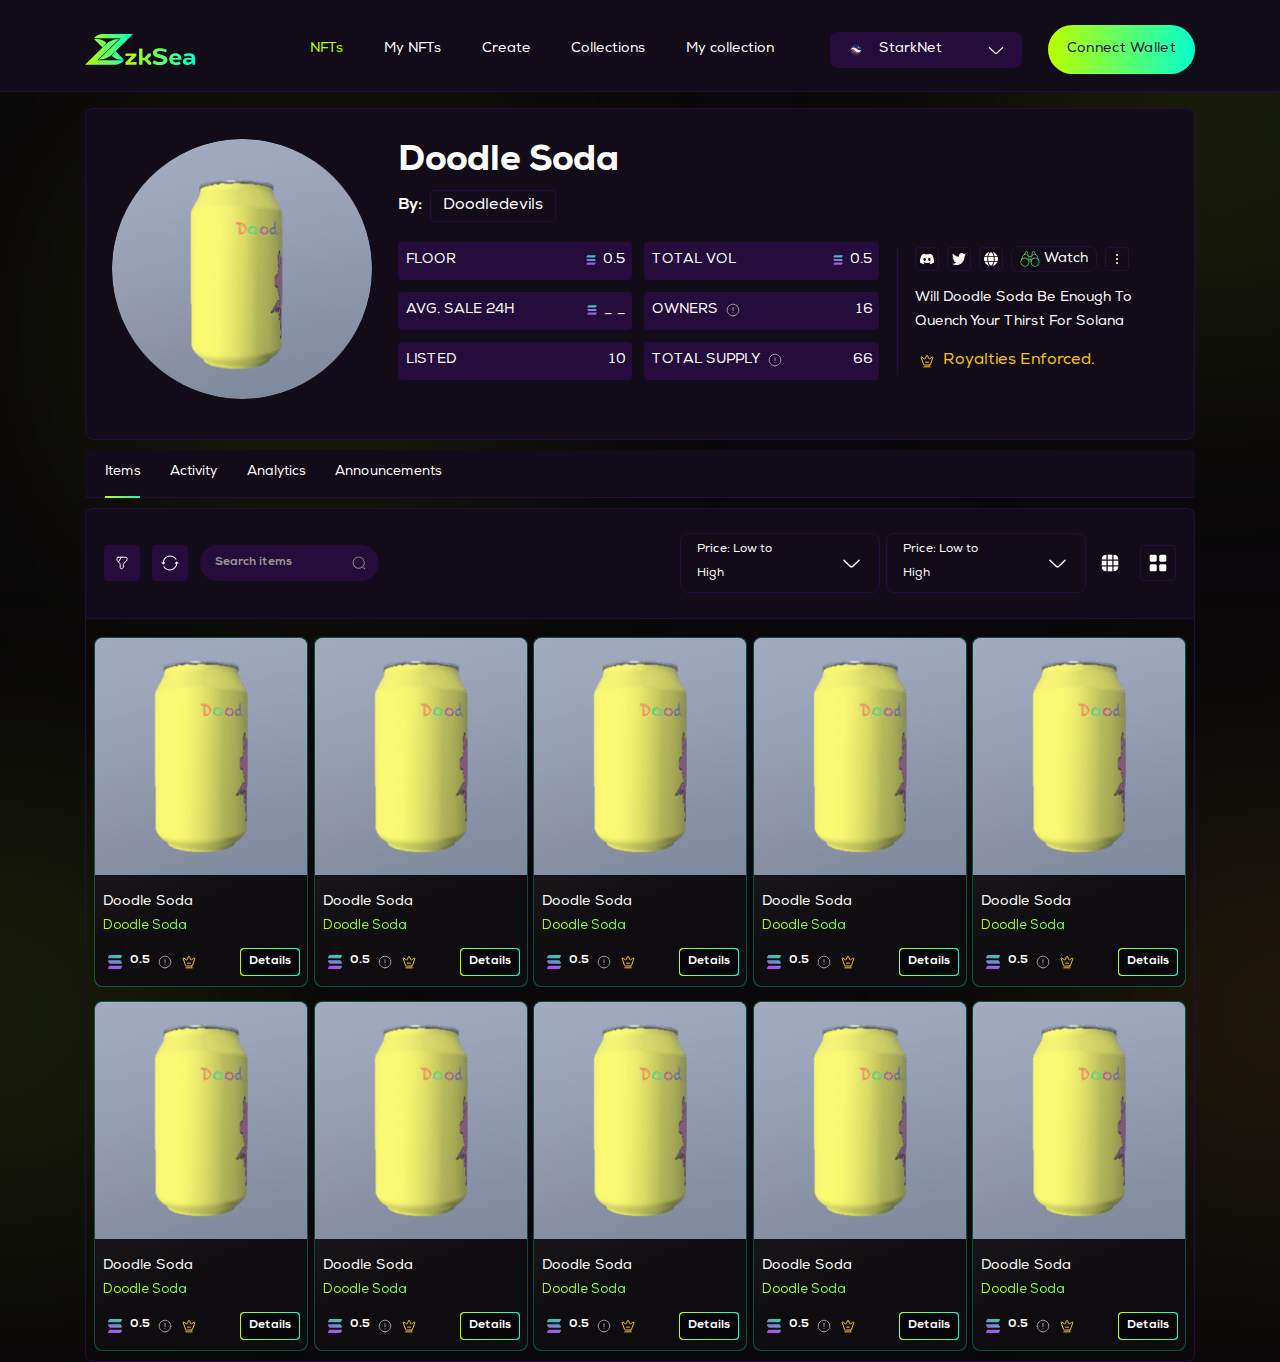
==== commit ba232cb2: "last" ====
--- a/index.html
+++ b/index.html
@@ -11,20 +11,21 @@
 
 <body>
   <div class="main">
+
     <!-- #header -->
     <header class="header" id="header">
       <div class="autoContainer">
         <div class="header__inner">
-          <a href="#" class="header__inner-logo">
+          <a href="./index.html" class="header__inner-logo">
             <img src="./images/icons/logo.svg" alt="">
           </a>
           <nav class="nav" id="menu">
             <div class="nav__inner">
               <div class="nav__inner-links">
-                <a href="#">NFTs</a>
-                <a href="#">My NFTs</a>
-                <a href="#">Create</a>
-                <a href="#">Collections</a>
+                <a href="./index.html" class="active">NFTs</a>
+                <a href="./nfts.html">My NFTs</a>
+                <a href="./createCollection.html">Create</a>
+                <a href="./myNfts.html">Collections</a>
                 <a href="#">My collection</a>
               </div>
               <div class="nav__inner-buttons">
@@ -735,7 +736,7 @@
     <!-- #grid end -->
 
     <!-- #bubles start -->
-    <div class="bubles" >
+    <div class="bubles">
       <div class="top blur">
       </div>
       <div class="middleLeft blur">
@@ -746,7 +747,6 @@
       </div>
     </div>
     <!-- #bubles end -->
-
 
   </div>
   <!-- #js start -->
--- a/css/main.css
+++ b/css/main.css
@@ -334,6 +334,7 @@
   -webkit-font-smoothing: antialiased;
   -moz-font-smoothing: antialiased;
   background: #0A080A;
+  position: relative;
 }
 
 body.active {
@@ -362,7 +363,7 @@
       -ms-flex-direction: column;
           flex-direction: column;
   overflow: hidden;
-  margin-top: 108px;
+  padding-top: 108px;
 }
 
 .autoContainer {
@@ -763,6 +764,7 @@
   -webkit-transition: all 0.2s ease-in-out 0s;
   transition: all 0.2s ease-in-out 0s;
   -moz-transition: all 0.2s ease-in-out 0s;
+  border: 1px solid transparent;
 }
 .button--tool svg {
   width: 100%;
@@ -777,6 +779,10 @@
 .button--tool svg.stroke {
   fill: none;
   stroke: #fff;
+}
+.button--tool:hover {
+  background: #120c18;
+  border-color: #baff00;
 }
 .button--tool:hover svg {
   fill: #baff00;
@@ -1130,6 +1136,9 @@
 .header .nav__inner-links a:last-child {
   margin-right: 0;
 }
+.header .nav__inner-links a.active {
+  color: #baff00;
+}
 .header .nav__inner-buttons {
   display: -webkit-box;
   display: -ms-flexbox;
@@ -1357,6 +1366,7 @@
   -webkit-box-pack: center;
       -ms-flex-pack: center;
           justify-content: center;
+  margin-right: 4px;
 }
 .productInfo__inner-details-social h6 span img {
   width: 100%;
@@ -1422,6 +1432,7 @@
   font-weight: 400;
 }
 .productInfoItem h6 span {
+  margin-left: 3px;
   width: 24px;
   height: 24px;
   display: -webkit-box;
@@ -1469,6 +1480,7 @@
   -webkit-transition: all 0.2s ease-in-out 0s;
   transition: all 0.2s ease-in-out 0s;
   -moz-transition: all 0.2s ease-in-out 0s;
+  margin-right: 8px;
 }
 .productInfoSocials__button p {
   font-size: 14px;
@@ -2049,7 +2061,7 @@
   margin-bottom: 0;
 }
 .creatCollection__inner-form .button--primary {
-  padding: 18px 25px;
+  padding: 15px 25px 14px;
   width: 100%;
   font-size: 16px;
   font-weight: 700;
@@ -2060,7 +2072,7 @@
   line-height: 17px;
   font-weight: 700;
   border-radius: 8px;
-  padding: 18px 25px;
+  padding: 15px 25px;
 }
 .creatCollection__inner-form .button--border:after {
   border-radius: 8px;
@@ -2360,7 +2372,7 @@
   }
 
   .main {
-    margin-top: 95px;
+    padding-top: 95px;
   }
 
   .dropdown__button {
@@ -2507,7 +2519,7 @@
   }
 
   .main {
-    margin-top: 75px;
+    padding-top: 75px;
   }
 
   .button--boreder span {
@@ -2982,7 +2994,7 @@
 }
 @media (max-width: 460px) {
   .main {
-    margin-top: 70px;
+    padding-top: 70px;
   }
 
   .header__inner {
@@ -3199,6 +3211,6 @@
   }
 
   .main {
-    margin-top: 65px;
+    padding-top: 65px;
   }
 }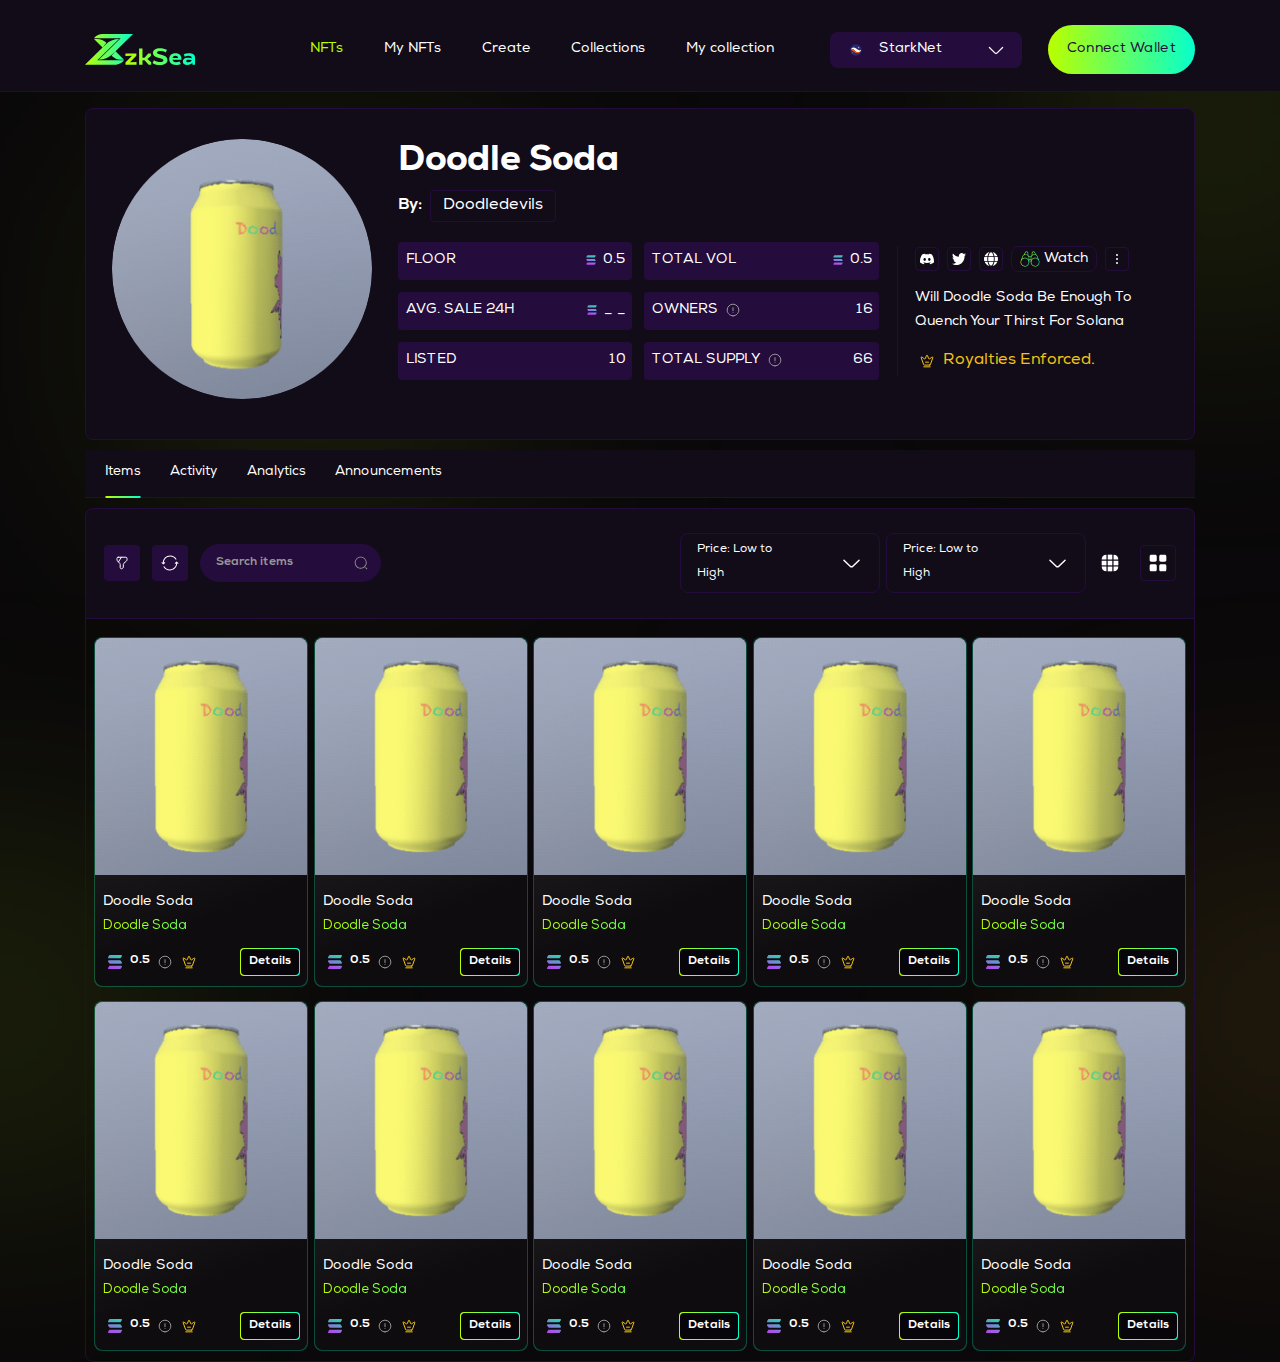
==== commit 9cd1a17d: "ss" ====
--- a/index.html
+++ b/index.html
@@ -258,7 +258,7 @@
                     <use />
                 </svg>
               </button>
-              <button class="button--search">
+              <div class="input input--search">
                 <input type="text" placeholder="Search items">
                 <span>
                   <svg>
@@ -266,7 +266,7 @@
                       <use />
                   </svg>
                 </span>
-              </button>
+              </div>
             </div>
             <div class="controls__inner-tools-filter">
               <div class="dropdown bg">
--- a/css/main.css
+++ b/css/main.css
@@ -808,102 +808,6 @@
 .button--tool.filter.active {
   border-color: #240c3d;
 }
-.button--search {
-  display: -webkit-box;
-  display: -ms-flexbox;
-  display: flex;
-  -webkit-box-align: center;
-      -ms-flex-align: center;
-          align-items: center;
-  max-width: 255px;
-  border-radius: 20px;
-  padding: 11px 15px;
-  background: #240c3d;
-  position: relative;
-}
-.button--search input {
-  color: #fff;
-  background: #240c3d;
-  font-weight: 700;
-  font-size: 12px;
-  width: 100%;
-}
-.button--search input::-webkit-input-placeholder {
-  color: #969696;
-  -webkit-transition: all 0.2s ease-in-out 0s;
-  transition: all 0.2s ease-in-out 0s;
-  -moz-transition: all 0.2s ease-in-out 0s;
-}
-.button--search input::-moz-placeholder {
-  color: #969696;
-  transition: all 0.2s ease-in-out 0s;
-  -moz-transition: all 0.2s ease-in-out 0s;
-}
-.button--search input:-ms-input-placeholder {
-  color: #969696;
-  -ms-transition: all 0.2s ease-in-out 0s;
-  transition: all 0.2s ease-in-out 0s;
-  -moz-transition: all 0.2s ease-in-out 0s;
-}
-.button--search input::-ms-input-placeholder {
-  color: #969696;
-  -ms-transition: all 0.2s ease-in-out 0s;
-  transition: all 0.2s ease-in-out 0s;
-  -moz-transition: all 0.2s ease-in-out 0s;
-}
-.button--search input::placeholder {
-  color: #969696;
-  -webkit-transition: all 0.2s ease-in-out 0s;
-  transition: all 0.2s ease-in-out 0s;
-  -moz-transition: all 0.2s ease-in-out 0s;
-}
-.button--search input:focus::-webkit-input-placeholder {
-  opacity: 0.7;
-}
-.button--search input:focus::-moz-placeholder {
-  opacity: 0.7;
-}
-.button--search input:focus:-ms-input-placeholder {
-  opacity: 0.7;
-}
-.button--search input:focus::-ms-input-placeholder {
-  opacity: 0.7;
-}
-.button--search input:focus::placeholder {
-  opacity: 0.7;
-}
-.button--search span {
-  width: 24px;
-  height: 24px;
-  display: -webkit-box;
-  display: -ms-flexbox;
-  display: flex;
-  -webkit-box-align: center;
-      -ms-flex-align: center;
-          align-items: center;
-  -webkit-box-pack: center;
-      -ms-flex-pack: center;
-          justify-content: center;
-  position: absolute;
-  top: 50%;
-  right: 8px;
-  -webkit-transform: translateY(-50%);
-          transform: translateY(-50%);
-  -webkit-transition: all 0.2s ease-in-out 0s;
-  transition: all 0.2s ease-in-out 0s;
-  -moz-transition: all 0.2s ease-in-out 0s;
-}
-.button--search span svg {
-  width: 100%;
-  height: 100%;
-  fill: #969696;
-  -webkit-transition: all 0.2s ease-in-out 0s;
-  transition: all 0.2s ease-in-out 0s;
-  -moz-transition: all 0.2s ease-in-out 0s;
-}
-.button--search span:hover svg {
-  fill: #baff00;
-}
 
 .input--radio {
   position: relative;
@@ -1001,6 +905,108 @@
   transition: all 0.2s ease-in-out 0s;
   -moz-transition: all 0.2s ease-in-out 0s;
 }
+.input--search {
+  position: relative;
+}
+.input--search input {
+  display: -webkit-box;
+  display: -ms-flexbox;
+  display: flex;
+  -webkit-box-align: center;
+      -ms-flex-align: center;
+          align-items: center;
+  max-width: 255px;
+  border-radius: 20px;
+  padding: 11px 15px;
+  background: #240c3d;
+  border: 1px solid #240c3d;
+  -webkit-transition: 0.2s ease;
+  transition: 0.2s ease;
+  color: #fff;
+  background: #240c3d;
+  font-weight: 700;
+  font-size: 12px;
+  width: 100%;
+}
+.input--search input::-webkit-input-placeholder {
+  color: #969696;
+  -webkit-transition: all 0.2s ease-in-out 0s;
+  transition: all 0.2s ease-in-out 0s;
+  -moz-transition: all 0.2s ease-in-out 0s;
+}
+.input--search input::-moz-placeholder {
+  color: #969696;
+  transition: all 0.2s ease-in-out 0s;
+  -moz-transition: all 0.2s ease-in-out 0s;
+}
+.input--search input:-ms-input-placeholder {
+  color: #969696;
+  -ms-transition: all 0.2s ease-in-out 0s;
+  transition: all 0.2s ease-in-out 0s;
+  -moz-transition: all 0.2s ease-in-out 0s;
+}
+.input--search input::-ms-input-placeholder {
+  color: #969696;
+  -ms-transition: all 0.2s ease-in-out 0s;
+  transition: all 0.2s ease-in-out 0s;
+  -moz-transition: all 0.2s ease-in-out 0s;
+}
+.input--search input::placeholder {
+  color: #969696;
+  -webkit-transition: all 0.2s ease-in-out 0s;
+  transition: all 0.2s ease-in-out 0s;
+  -moz-transition: all 0.2s ease-in-out 0s;
+}
+.input--search input:hover {
+  border-color: rgba(186, 255, 0, 0.2);
+}
+.input--search input:focus::-webkit-input-placeholder {
+  opacity: 0.3;
+}
+.input--search input:focus::-moz-placeholder {
+  opacity: 0.3;
+}
+.input--search input:focus:-ms-input-placeholder {
+  opacity: 0.3;
+}
+.input--search input:focus::-ms-input-placeholder {
+  opacity: 0.3;
+}
+.input--search input:focus::placeholder {
+  opacity: 0.3;
+}
+.input--search span {
+  width: 24px;
+  height: 24px;
+  display: -webkit-box;
+  display: -ms-flexbox;
+  display: flex;
+  -webkit-box-align: center;
+      -ms-flex-align: center;
+          align-items: center;
+  -webkit-box-pack: center;
+      -ms-flex-pack: center;
+          justify-content: center;
+  position: absolute;
+  top: 50%;
+  right: 8px;
+  -webkit-transform: translateY(-50%);
+          transform: translateY(-50%);
+  -webkit-transition: all 0.2s ease-in-out 0s;
+  transition: all 0.2s ease-in-out 0s;
+  -moz-transition: all 0.2s ease-in-out 0s;
+}
+.input--search span svg {
+  width: 100%;
+  height: 100%;
+  fill: #969696;
+  -webkit-transition: all 0.2s ease-in-out 0s;
+  transition: all 0.2s ease-in-out 0s;
+  -moz-transition: all 0.2s ease-in-out 0s;
+}
+.input--search span:hover svg {
+  fill: #baff00;
+}
 
 .ratioImage {
   position: relative;
@@ -1542,20 +1548,23 @@
   content: "";
   width: 0;
   height: 2px;
-  background: -webkit-gradient(linear, left top, right top, from(#baff00), to(#06ffcc));
-  background: linear-gradient(90deg, #baff00 0%, #06ffcc 100%);
   position: absolute;
+  background: rgba(255, 255, 255, 0.4);
   bottom: -17px;
-  left: 0;
+  left: 50%;
   -webkit-transition: all 0.2s ease-in-out 0s;
   transition: all 0.2s ease-in-out 0s;
   -moz-transition: all 0.2s ease-in-out 0s;
+  -webkit-transform: translateX(-50%);
+          transform: translateX(-50%);
 }
 .controls__inner-tabs-button:last-child {
   margin-right: 0;
 }
 .controls__inner-tabs-button.active:after {
   width: 100%;
+  background: -webkit-gradient(linear, left top, right top, from(#baff00), to(#06ffcc));
+  background: linear-gradient(90deg, #baff00 0%, #06ffcc 100%);
 }
 .controls__inner-tabs-button:hover::after {
   width: 100%;
@@ -1915,7 +1924,29 @@
   position: relative;
   z-index: 2;
 }
-.creatCollection__inner-form .form__buttons {
+.creatCollection__inner-form > .button--primary {
+  width: 100%;
+}
+.creatCollection__inner-form .button--primary {
+  padding: 15px 25px 14px;
+  font-size: 16px;
+  font-weight: 700;
+  border-radius: 8px;
+}
+.creatCollection__inner-form .button--border {
+  font-size: 16px;
+  line-height: 17px;
+  font-weight: 700;
+  border-radius: 8px;
+  padding: 15px 25px;
+}
+.creatCollection__inner-form .button--border:after {
+  border-radius: 8px;
+}
+.creatCollection__inner-form .button--border::before {
+  border-radius: 8px;
+}
+.creatCollection__form-buttons {
   display: -webkit-box;
   display: -ms-flexbox;
   display: flex;
@@ -1927,20 +1958,21 @@
           justify-content: space-between;
   margin-bottom: 24px;
 }
-.creatCollection__inner-form .form__buttons button {
+.creatCollection__form-buttons button {
   width: calc(50% - 8px);
 }
-.creatCollection__inner-form .form__file {
+.creatCollection__form-file {
   width: 100%;
   margin-bottom: 24px;
 }
-.creatCollection__inner-form .form__file h5 {
+.creatCollection__form-file h5 {
   font-weight: 400;
   color: #969696;
   margin-bottom: 16px;
   line-height: 16px;
 }
-.creatCollection__inner-form .form__file button {
+.creatCollection__form-file-input {
+  position: relative;
   width: 100%;
   padding: 16px 25px;
   display: -webkit-box;
@@ -1952,12 +1984,22 @@
   -webkit-box-pack: center;
       -ms-flex-pack: center;
           justify-content: center;
-  position: relative;
-}
-.creatCollection__inner-form .form__file button p {
+}
+.creatCollection__form-file-input input {
+  cursor: pointer;
+  position: absolute;
+  opacity: 0;
+  top: 0;
+  left: 0;
+  width: 100%;
+  height: 100%;
+}
+.creatCollection__form-file-input p {
   color: #969696;
-}
-.creatCollection__inner-form .form__file button span {
+  -webkit-transition: 0.2s ease-out;
+  transition: 0.2s ease-out;
+}
+.creatCollection__form-file-input span {
   width: 24px;
   height: 24px;
   display: -webkit-box;
@@ -1971,13 +2013,13 @@
           justify-content: center;
   margin-right: 12px;
 }
-.creatCollection__inner-form .form__file button span img {
+.creatCollection__form-file-input span img {
   width: 100%;
   height: 100%;
   -o-object-fit: contain;
      object-fit: contain;
 }
-.creatCollection__inner-form .form__file button::before {
+.creatCollection__form-file-input::before {
   content: "";
   width: 100%;
   height: 100%;
@@ -1988,10 +2030,13 @@
   background: linear-gradient(#120c18 0 0) padding-box, linear-gradient(90deg, #baff00 0%, #06ffcc 100%) border-box;
   z-index: -1;
 }
-.creatCollection__inner-form .form__inputs {
+.creatCollection__form-file-input:hover p {
+  color: #baff00;
+}
+.creatCollection__form-inputs {
   margin-bottom: 30px;
 }
-.creatCollection__inner-form .form__inputs input {
+.creatCollection__form-inputs input {
   width: 100%;
   padding: 14px 16px;
   color: #fff;
@@ -2002,24 +2047,34 @@
   background: transparent;
   margin-bottom: 16px;
 }
-.creatCollection__inner-form .form__inputs input::-webkit-input-placeholder {
+.creatCollection__form-inputs input::-webkit-input-placeholder {
   color: #969696;
-}
-.creatCollection__inner-form .form__inputs input::-moz-placeholder {
+  -webkit-transition: 0.2s ease-out;
+  transition: 0.2s ease-out;
+}
+.creatCollection__form-inputs input::-moz-placeholder {
   color: #969696;
-}
-.creatCollection__inner-form .form__inputs input:-ms-input-placeholder {
+  -moz-transition: 0.2s ease-out;
+  transition: 0.2s ease-out;
+}
+.creatCollection__form-inputs input:-ms-input-placeholder {
   color: #969696;
-}
-.creatCollection__inner-form .form__inputs input::-ms-input-placeholder {
+  -ms-transition: 0.2s ease-out;
+  transition: 0.2s ease-out;
+}
+.creatCollection__form-inputs input::-ms-input-placeholder {
   color: #969696;
-}
-.creatCollection__inner-form .form__inputs input::placeholder {
+  -ms-transition: 0.2s ease-out;
+  transition: 0.2s ease-out;
+}
+.creatCollection__form-inputs input::placeholder {
   color: #969696;
-}
-.creatCollection__inner-form .form__inputs textarea {
-  width: 100%;
+  -webkit-transition: 0.2s ease-out;
+  transition: 0.2s ease-out;
+}
+.creatCollection__form-inputs textarea {
   margin-bottom: 8px;
+  width: 100%;
   padding: 14px 16px;
   min-height: 80px;
   color: #fff;
@@ -2030,22 +2085,61 @@
   background: transparent;
   resize: none;
 }
-.creatCollection__inner-form .form__inputs textarea::-webkit-input-placeholder {
+.creatCollection__form-inputs textarea::-webkit-input-placeholder {
   color: #969696;
-}
-.creatCollection__inner-form .form__inputs textarea::-moz-placeholder {
+  -webkit-transition: 0.2s ease-out;
+  transition: 0.2s ease-out;
+}
+.creatCollection__form-inputs textarea::-moz-placeholder {
   color: #969696;
-}
-.creatCollection__inner-form .form__inputs textarea:-ms-input-placeholder {
+  -moz-transition: 0.2s ease-out;
+  transition: 0.2s ease-out;
+}
+.creatCollection__form-inputs textarea:-ms-input-placeholder {
   color: #969696;
-}
-.creatCollection__inner-form .form__inputs textarea::-ms-input-placeholder {
+  -ms-transition: 0.2s ease-out;
+  transition: 0.2s ease-out;
+}
+.creatCollection__form-inputs textarea::-ms-input-placeholder {
   color: #969696;
-}
-.creatCollection__inner-form .form__inputs textarea::placeholder {
+  -ms-transition: 0.2s ease-out;
+  transition: 0.2s ease-out;
+}
+.creatCollection__form-inputs textarea::placeholder {
   color: #969696;
-}
-.creatCollection__inner-form .form__inputs-body {
+  -webkit-transition: 0.2s ease-out;
+  transition: 0.2s ease-out;
+}
+.creatCollection__form-inputs textarea,
+.creatCollection__form-inputs input {
+  -webkit-transition: 0.2s ease-out;
+  transition: 0.2s ease-out;
+}
+.creatCollection__form-inputs textarea:hover,
+.creatCollection__form-inputs input:hover {
+  border-color: rgba(255, 255, 255, 0.8);
+}
+.creatCollection__form-inputs textarea:focus,
+.creatCollection__form-inputs input:focus {
+  border-color: rgba(186, 255, 0, 0.8);
+}
+.creatCollection__form-inputs textarea:focus::-webkit-input-placeholder, .creatCollection__form-inputs input:focus::-webkit-input-placeholder {
+  color: rgba(255, 255, 255, 0.2);
+}
+.creatCollection__form-inputs textarea:focus::-moz-placeholder, .creatCollection__form-inputs input:focus::-moz-placeholder {
+  color: rgba(255, 255, 255, 0.2);
+}
+.creatCollection__form-inputs textarea:focus:-ms-input-placeholder, .creatCollection__form-inputs input:focus:-ms-input-placeholder {
+  color: rgba(255, 255, 255, 0.2);
+}
+.creatCollection__form-inputs textarea:focus::-ms-input-placeholder, .creatCollection__form-inputs input:focus::-ms-input-placeholder {
+  color: rgba(255, 255, 255, 0.2);
+}
+.creatCollection__form-inputs textarea:focus::placeholder,
+.creatCollection__form-inputs input:focus::placeholder {
+  color: rgba(255, 255, 255, 0.2);
+}
+.creatCollection__form-inputs-body {
   display: -webkit-box;
   display: -ms-flexbox;
   display: flex;
@@ -2056,29 +2150,9 @@
       -ms-flex-pack: justify;
           justify-content: space-between;
 }
-.creatCollection__inner-form .form__inputs-body input {
+.creatCollection__form-inputs-body input {
   width: calc(50% - 8px);
   margin-bottom: 0;
-}
-.creatCollection__inner-form .button--primary {
-  padding: 15px 25px 14px;
-  width: 100%;
-  font-size: 16px;
-  font-weight: 700;
-  border-radius: 8px;
-}
-.creatCollection__inner-form .button--border {
-  font-size: 16px;
-  line-height: 17px;
-  font-weight: 700;
-  border-radius: 8px;
-  padding: 15px 25px;
-}
-.creatCollection__inner-form .button--border:after {
-  border-radius: 8px;
-}
-.creatCollection__inner-form .button--border::before {
-  border-radius: 8px;
 }
 
 .productDetails__inner {
@@ -2370,11 +2444,9 @@
   .autoContainer {
     padding: 0 40px;
   }
-
   .main {
     padding-top: 95px;
   }
-
   .dropdown__button {
     font-size: 13px;
     padding: 5px 13px;
@@ -2390,7 +2462,6 @@
     font-size: 13px;
     line-height: 16px;
   }
-
   .header__inner {
     padding: 20px 0 15px;
   }
@@ -2410,30 +2481,25 @@
     padding: 14px 17px;
     border-radius: 40px;
   }
-
   h2 {
     font-size: 32px;
     line-height: 32px;
   }
-
   h6 {
     font-size: 13px;
   }
-
   .productInfo__inner-details-text p {
     font-size: 15px;
   }
   .productInfoItem p {
     font-size: 13px;
   }
-
   .grid .cartProduct__info {
     padding: 14px 7px 10px;
   }
   .grid .cartProduct__info h6 {
     line-height: 20px;
   }
-
   .creatCollection__inner-image {
     width: calc(50% - 15px);
   }
@@ -2445,7 +2511,6 @@
   .autoContainer {
     padding: 0 30px;
   }
-
   .header__inner {
     padding: 18px 0 14px;
   }
@@ -2466,7 +2531,6 @@
   .header__inner .nav__inner-buttons .dropdown {
     margin-right: 15px;
   }
-
   .controls__inner-tabs {
     padding: 13px 15px 14px;
   }
@@ -2476,7 +2540,6 @@
   .controls__inner-tools {
     padding: 20px 15px;
   }
-
   .grid .cartProduct {
     width: calc(25% - 10px);
   }
@@ -2489,7 +2552,6 @@
   .grid .cartNft {
     width: calc(25% - 10px);
   }
-
   .creatCollection__inner-image {
     width: calc(50% - 10px);
   }
@@ -2507,7 +2569,7 @@
     width: calc(50% - 6px);
     padding: 16px 23px;
   }
-  .creatCollection__inner-form .form__file h5 {
+  .creatCollection__form-file h5 {
     font-size: 15px;
     line-height: 22px;
     margin-bottom: 10px;
@@ -2517,15 +2579,12 @@
   .autoContainer {
     padding: 0 25px;
   }
-
   .main {
     padding-top: 75px;
   }
-
   .button--boreder span {
     font-size: 12px;
   }
-
   .header .nav {
     position: fixed;
     top: 59px;
@@ -2618,7 +2677,6 @@
   .header .burger {
     display: block;
   }
-
   .productInfo__inner-image {
     width: calc(40% - 20px);
     max-width: 300px;
@@ -2657,7 +2715,6 @@
   .productInfoItem p {
     font-size: 13px;
   }
-
   .controls__inner-tools {
     -webkit-box-orient: vertical;
     -webkit-box-direction: normal;
@@ -2701,7 +2758,6 @@
     height: 22px;
     margin-right: 8px;
   }
-
   .creatCollection__inner-image {
     width: calc(50% - 10px);
   }
@@ -2719,77 +2775,77 @@
     line-height: 14px;
     padding: 14px 20px;
   }
-  .creatCollection__inner-form .form__buttons {
+  .creatCollection__form-buttons {
     margin-bottom: 15px;
   }
-  .creatCollection__inner-form .form__buttons .button--primary {
+  .creatCollection__form-buttons .button--primary {
     width: calc(50% - 6px);
   }
-  .creatCollection__inner-form .form__buttons .button--border {
+  .creatCollection__form-buttons .button--border {
     width: calc(50% - 6px);
   }
-  .creatCollection__inner-form .form__file {
+  .creatCollection__form-file {
     margin-bottom: 15px;
   }
-  .creatCollection__inner-form .form__file button {
+  .creatCollection__form-file button {
     padding: 12px 15px;
   }
-  .creatCollection__inner-form .form__file button p {
+  .creatCollection__form-file button p {
     font-size: 14px;
   }
-  .creatCollection__inner-form .form__file button span {
+  .creatCollection__form-file button span {
     width: 20px;
     height: 20px;
   }
-  .creatCollection__inner-form .form__file h5 {
+  .creatCollection__form-file h5 {
     font-size: 14px;
     line-height: 16px;
     margin-bottom: 15px;
   }
-  .creatCollection__inner-form .form__inputs {
+  .creatCollection__form-inputs {
     margin-bottom: 20px;
   }
-  .creatCollection__inner-form .form__inputs-body input {
+  .creatCollection__form-inputs-body input {
     width: calc(50% - 6px);
   }
-  .creatCollection__inner-form .form__inputs input {
+  .creatCollection__form-inputs input {
     padding: 12px 14px;
     font-size: 14px;
     margin-bottom: 10px;
   }
-  .creatCollection__inner-form .form__inputs input::-webkit-input-placeholder {
+  .creatCollection__form-inputs input::-webkit-input-placeholder {
     font-size: 14px;
   }
-  .creatCollection__inner-form .form__inputs input::-moz-placeholder {
+  .creatCollection__form-inputs input::-moz-placeholder {
     font-size: 14px;
   }
-  .creatCollection__inner-form .form__inputs input:-ms-input-placeholder {
+  .creatCollection__form-inputs input:-ms-input-placeholder {
     font-size: 14px;
   }
-  .creatCollection__inner-form .form__inputs input::-ms-input-placeholder {
+  .creatCollection__form-inputs input::-ms-input-placeholder {
     font-size: 14px;
   }
-  .creatCollection__inner-form .form__inputs input::placeholder {
+  .creatCollection__form-inputs input::placeholder {
     font-size: 14px;
   }
-  .creatCollection__inner-form .form__inputs textarea {
+  .creatCollection__form-inputs textarea {
     padding: 12px 14px;
     font-size: 14px;
     margin-bottom: 5px;
   }
-  .creatCollection__inner-form .form__inputs textarea::-webkit-input-placeholder {
+  .creatCollection__form-inputs textarea::-webkit-input-placeholder {
     font-size: 14px;
   }
-  .creatCollection__inner-form .form__inputs textarea::-moz-placeholder {
+  .creatCollection__form-inputs textarea::-moz-placeholder {
     font-size: 14px;
   }
-  .creatCollection__inner-form .form__inputs textarea:-ms-input-placeholder {
+  .creatCollection__form-inputs textarea:-ms-input-placeholder {
     font-size: 14px;
   }
-  .creatCollection__inner-form .form__inputs textarea::-ms-input-placeholder {
+  .creatCollection__form-inputs textarea::-ms-input-placeholder {
     font-size: 14px;
   }
-  .creatCollection__inner-form .form__inputs textarea::placeholder {
+  .creatCollection__form-inputs textarea::placeholder {
     font-size: 14px;
   }
 }
@@ -2809,7 +2865,6 @@
   .grid .cartNft:nth-child(8) {
     display: none;
   }
-
   .creatCollection__inner {
     -webkit-box-orient: vertical;
     -webkit-box-direction: normal;
@@ -2830,7 +2885,6 @@
   .autoContainer {
     padding: 0 15px;
   }
-
   .productInfo__inner {
     padding: 20px 16px 30px;
   }
@@ -2858,7 +2912,6 @@
   .productInfoItem h6 {
     font-size: 12px;
   }
-
   h2 {
     font-size: 28px;
     line-height: 28px;
@@ -2897,7 +2950,6 @@
   .productInfoItem h6 {
     font-size: 12px;
   }
-
   .grid .cartProduct {
     width: calc(50% - 10px);
   }
@@ -2917,7 +2969,6 @@
   .grid .cartNft:nth-child(8) {
     display: block;
   }
-
   .controls__inner-filter {
     padding: 15px 20px;
   }
@@ -2938,7 +2989,6 @@
     max-width: 21px;
     max-height: 21px;
   }
-
   .controls__inner-tabs {
     padding: 13px 10px;
   }
@@ -2969,7 +3019,6 @@
   .controls .dropdown.bg .dropdown__content {
     padding: 5px 10px;
   }
-
   .grid .cartProduct {
     width: calc(50% - 6px);
   }
@@ -2996,7 +3045,6 @@
   .main {
     padding-top: 70px;
   }
-
   .header__inner {
     padding: 16px 0 12px;
   }
@@ -3018,12 +3066,10 @@
   .header .burger span, .header .burger:after, .header .burger:before {
     height: 2px;
   }
-
   h2 {
     font-size: 25px;
     line-height: 25px;
   }
-
   .productInfo__inner {
     -webkit-box-orient: vertical;
     -webkit-box-direction: normal;
@@ -3080,7 +3126,6 @@
     width: calc(100% - 85px);
     max-width: unset;
   }
-
   .grid .cartProduct {
     width: calc(50% - 5px);
   }
@@ -3098,7 +3143,6 @@
   .grid .cartProduct__info .button--border span {
     font-size: 11px;
   }
-
   .creatCollection {
     margin-top: 0;
   }
@@ -3118,14 +3162,12 @@
   .autoContainer {
     padding: 0 10px;
   }
-
   .productInfo__inner-image {
     margin-bottom: 20px;
   }
   .productInfoItem {
     width: 100%;
   }
-
   .controls__inner-tabs-button {
     font-size: 11px;
   }
@@ -3139,7 +3181,6 @@
   .controls__inner-filter .button--secondary {
     font-size: 13px;
   }
-
   .grid .cartProduct {
     width: 100%;
     max-width: 260px;
@@ -3158,7 +3199,6 @@
     width: 20px;
     height: 20px;
   }
-
   .creatCollection__inner-image {
     margin: 0 auto 10px;
   }
@@ -3173,43 +3213,42 @@
     font-size: 12px;
     padding: 12px 10px;
   }
-  .creatCollection__inner-form .form__inputs {
+  .creatCollection__form-inputs {
     margin-bottom: 10px;
   }
-  .creatCollection__inner-form .form__inputs input {
+  .creatCollection__form-inputs input {
     font-size: 12px;
     padding: 10px 12px;
   }
-  .creatCollection__inner-form .form__inputs input::-webkit-input-placeholder {
+  .creatCollection__form-inputs input::-webkit-input-placeholder {
     font-size: 12px;
   }
-  .creatCollection__inner-form .form__inputs input::-moz-placeholder {
+  .creatCollection__form-inputs input::-moz-placeholder {
     font-size: 12px;
   }
-  .creatCollection__inner-form .form__inputs input:-ms-input-placeholder {
+  .creatCollection__form-inputs input:-ms-input-placeholder {
     font-size: 12px;
   }
-  .creatCollection__inner-form .form__inputs input::-ms-input-placeholder {
+  .creatCollection__form-inputs input::-ms-input-placeholder {
     font-size: 12px;
   }
-  .creatCollection__inner-form .form__inputs input::placeholder {
+  .creatCollection__form-inputs input::placeholder {
     font-size: 12px;
   }
-  .creatCollection__inner-form .form__file h5 {
+  .creatCollection__form-file h5 {
     font-size: 12px;
   }
-  .creatCollection__inner-form .form__file button {
+  .creatCollection__form-file button {
     padding: 10px 12px;
   }
-  .creatCollection__inner-form .form__file button p {
+  .creatCollection__form-file button p {
     font-size: 13px;
   }
-  .creatCollection__inner-form .form__file button span {
+  .creatCollection__form-file button span {
     width: 18px;
     height: 18px;
     margin-right: 5px;
   }
-
   .main {
     padding-top: 65px;
   }
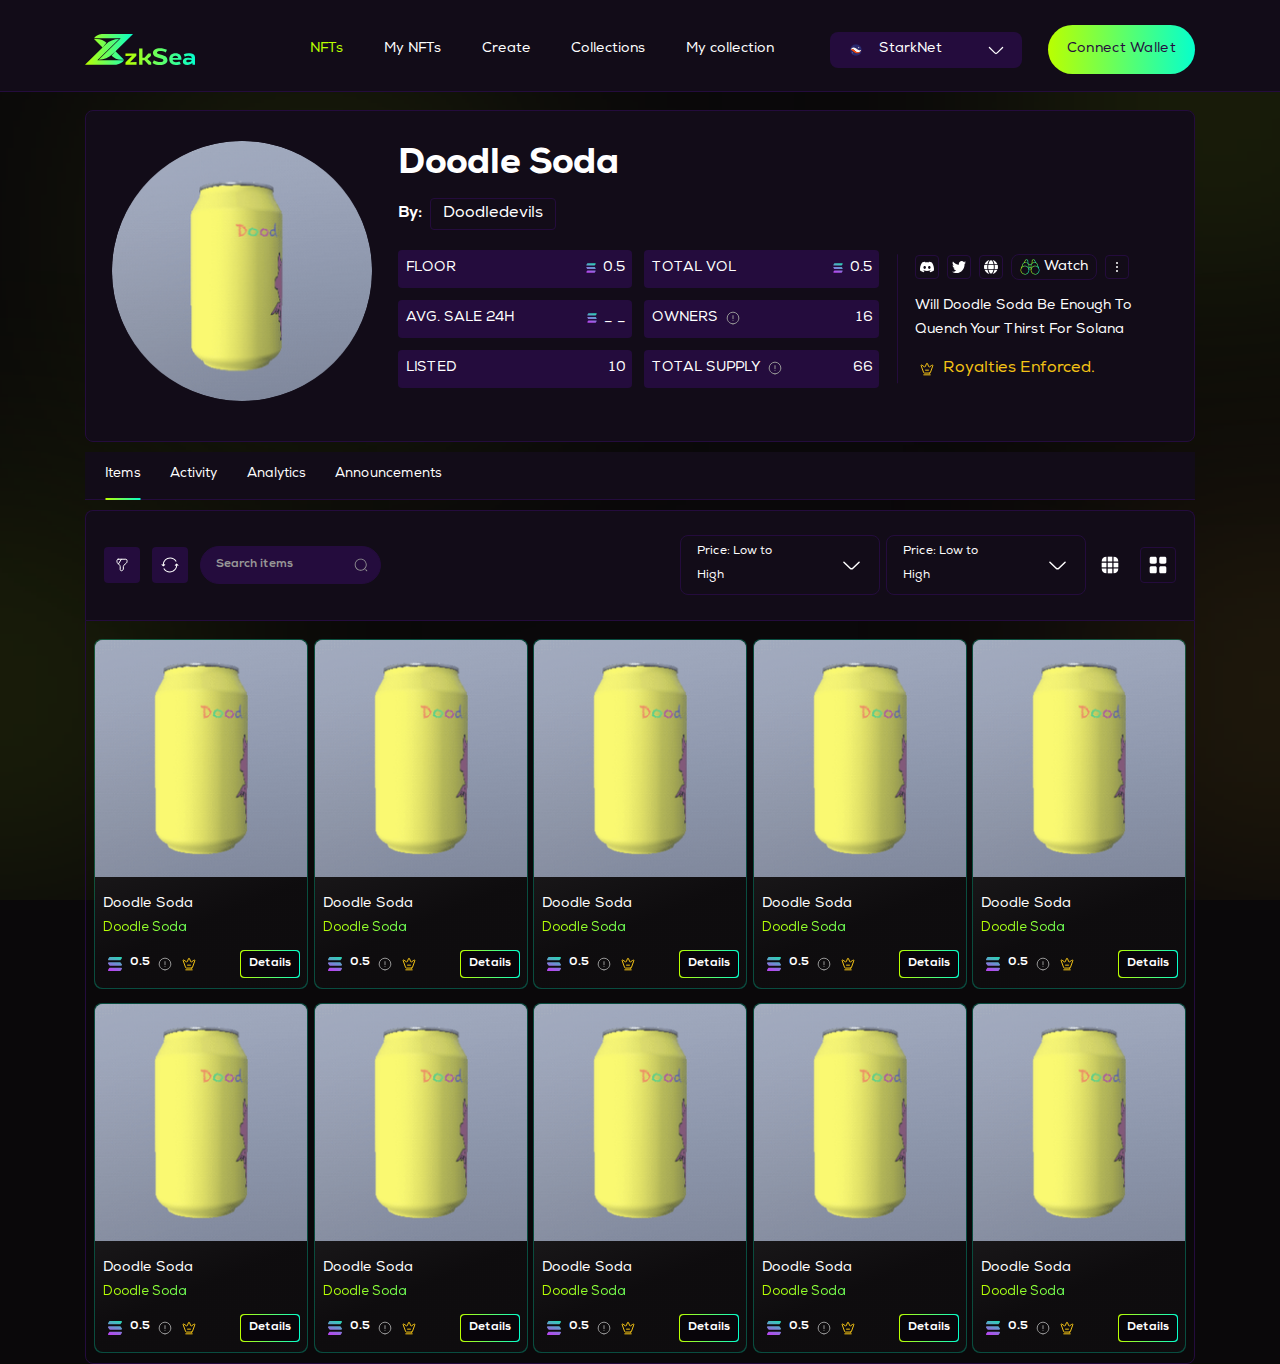
==== commit 41583ab8: "Merge branch 'master' of https://github.com/Hyzyr/zksea" ====
--- a/index.html
+++ b/index.html
@@ -219,7 +219,6 @@
                 </h6>
               </div>
             </div>
-
           </div>
         </div>
       </div>
--- a/css/main.css
+++ b/css/main.css
@@ -242,6 +242,7 @@
 
 h2 {
   font-size: 36px;
+  line-height: 36px;
   font-weight: 900;
 }
 
@@ -265,6 +266,10 @@
   font-size: 16px;
   line-height: 1.8em;
 }
+p.sm {
+  font-size: 8px;
+  line-height: 8px;
+}
 
 .color--danger {
   color: #bc2a2a;
@@ -276,6 +281,11 @@
 
 html {
   scroll-behavior: smooth;
+  height: 100%;
+}
+
+:root {
+  height: 100%;
 }
 
 * {
@@ -335,6 +345,7 @@
   -moz-font-smoothing: antialiased;
   background: #0A080A;
   position: relative;
+  height: 100%;
 }
 
 body.active {
@@ -363,7 +374,8 @@
       -ms-flex-direction: column;
           flex-direction: column;
   overflow: hidden;
-  padding-top: 108px;
+  padding-top: 110px;
+  min-height: 100%;
 }
 
 .autoContainer {
@@ -477,6 +489,14 @@
   top: 6px;
   left: 0;
   pointer-events: none;
+}
+.dropdown__button-body {
+  display: -webkit-box;
+  display: -ms-flexbox;
+  display: flex;
+  -webkit-box-align: center;
+      -ms-flex-align: center;
+          align-items: center;
 }
 .dropdown:hover .dropdown__content {
   max-height: 400px;
@@ -510,6 +530,14 @@
   left: 0;
   background: #120c18;
 }
+.dropdown__content-item-body {
+  display: -webkit-box;
+  display: -ms-flexbox;
+  display: flex;
+  -webkit-box-align: center;
+      -ms-flex-align: center;
+          align-items: center;
+}
 .dropdown__content::after {
   content: "";
   width: calc(100% + 2px);
@@ -612,6 +640,40 @@
 .dropdown.bg:hover .dropdown__button {
   border-radius: 4px 4px 0px 0px;
 }
+.dropdown.big .dropdown__button {
+  max-width: unset;
+  display: block;
+  padding: 11px 12px 11px 14px;
+}
+.dropdown.big .dropdown__button .arrow {
+  position: absolute;
+  top: 12px;
+  right: 12px;
+}
+.dropdown.big .dropdown__button-body {
+  margin-bottom: 10px;
+}
+.dropdown.big .dropdown__button-body span {
+  margin-right: 8px;
+}
+.dropdown.big .dropdown__button-body p {
+  line-height: 16px;
+}
+.dropdown.big .dropdown__content-item {
+  margin-bottom: 15px;
+}
+.dropdown.big .dropdown__content-item-body {
+  margin-bottom: 6px;
+}
+.dropdown.big .dropdown__content-item-body span {
+  margin-right: 5px;
+}
+.dropdown.big .dropdown__content-item:last-child {
+  margin-bottom: 0;
+}
+.dropdown.big .dropdown__content p {
+  font-size: 8px;
+}
 
 .button {
   cursor: pointer;
@@ -652,7 +714,7 @@
   background-position: 80%;
 }
 .button--border {
-  border-color: #fff;
+  border: unset;
   border-radius: 100px;
   color: #fff;
   font-weight: 700;
@@ -808,6 +870,46 @@
 .button--tool.filter.active {
   border-color: #240c3d;
 }
+.button--icon {
+  width: 24px;
+  height: 24px;
+  padding: unset;
+}
+.button--icon img {
+  width: 100%;
+  height: 100%;
+  -o-object-fit: cover;
+     object-fit: cover;
+}
+
+.icon {
+  display: -webkit-box;
+  display: -ms-flexbox;
+  display: flex;
+  -webkit-box-align: center;
+      -ms-flex-align: center;
+          align-items: center;
+  -webkit-box-pack: center;
+      -ms-flex-pack: center;
+          justify-content: center;
+  width: 24px;
+  height: 24px;
+}
+.icon img {
+  width: 100%;
+  height: 100%;
+  -o-object-fit: cover;
+     object-fit: cover;
+}
+.icon svg {
+  width: 100%;
+  height: 100%;
+  stroke: #fff;
+}
+.icon--sm {
+  width: 16px;
+  height: 16px;
+}
 
 .input--radio {
   position: relative;
@@ -2155,22 +2257,23 @@
   margin-bottom: 0;
 }
 
+.productDetails {
+  margin-bottom: 15px;
+}
 .productDetails__inner {
   display: -webkit-box;
   display: -ms-flexbox;
   display: flex;
-  -webkit-box-align: center;
-      -ms-flex-align: center;
-          align-items: center;
   -webkit-box-pack: justify;
       -ms-flex-pack: justify;
           justify-content: space-between;
 }
 .productDetails__inner-image {
-  width: calc(43% - 16px);
+  width: calc(42% - 15px);
   max-width: 445px;
-  padding-bottom: 48.5%;
   position: relative;
+  border-radius: 12px;
+  overflow: hidden;
 }
 .productDetails__inner-image img {
   width: 100%;
@@ -2183,18 +2286,19 @@
   -webkit-transform: translate(-50%, -50%);
           transform: translate(-50%, -50%);
 }
+.productDetails__inner-image .ratioImage {
+  padding-bottom: 0;
+  width: 100%;
+  height: 100%;
+}
 .productDetails__inner-info {
-  width: calc(57% - 16px);
-  padding: 32px 21px 40px;
+  width: calc(58% - 10px);
+  padding: 30px 21px 35px;
   border-radius: 16px;
   border: 1px solid #240c3d;
   background-color: #120c18;
 }
-.productDetails__inner-info h2 {
-  font-weight: 700;
-  margin-bottom: 10px;
-}
-.productDetails__inner-info-tools {
+.productDetails__inner-info-text {
   display: -webkit-box;
   display: -ms-flexbox;
   display: flex;
@@ -2204,20 +2308,181 @@
   -webkit-box-pack: justify;
       -ms-flex-pack: justify;
           justify-content: space-between;
+  margin-bottom: 18px;
+}
+.productDetails__inner-info-text h5 {
+  color: #969696;
+  font-weight: 400;
+  line-height: 16px;
+}
+.productDetails__inner-info-text p {
+  display: -webkit-box;
+  display: -ms-flexbox;
+  display: flex;
+  -webkit-box-align: center;
+      -ms-flex-align: center;
+          align-items: center;
+  -webkit-box-pack: center;
+      -ms-flex-pack: center;
+          justify-content: center;
+  font-size: 14px;
+  font-weight: 400;
+}
+.productDetails__inner-info-text p span {
+  width: 16px;
+  height: 16px;
+  display: -webkit-box;
+  display: -ms-flexbox;
+  display: flex;
+  -webkit-box-align: center;
+      -ms-flex-align: center;
+          align-items: center;
+  -webkit-box-pack: center;
+      -ms-flex-pack: center;
+          justify-content: center;
+  margin: 0 3px;
+}
+.productDetails__inner-info-text p span img {
+  width: 100%;
+  height: 100%;
+  -o-object-fit: contain;
+     object-fit: contain;
+}
+.productDetails__inner-info-total {
+  display: -webkit-box;
+  display: -ms-flexbox;
+  display: flex;
+  -webkit-box-align: center;
+      -ms-flex-align: center;
+          align-items: center;
+  -webkit-box-pack: justify;
+      -ms-flex-pack: justify;
+          justify-content: space-between;
+  padding-top: 16px;
+  border-top: 1px solid #240c3d;
+  margin-bottom: 25px;
+}
+.productDetails__inner-info-total h5 {
+  color: #fff;
+  font-weight: 700;
+  line-height: 24px;
+}
+.productDetails__inner-info-total p {
+  display: -webkit-box;
+  display: -ms-flexbox;
+  display: flex;
+  -webkit-box-align: center;
+      -ms-flex-align: center;
+          align-items: center;
+  -webkit-box-pack: center;
+      -ms-flex-pack: center;
+          justify-content: center;
+  font-size: 20px;
+  font-weight: 400;
+}
+.productDetails__inner-info-total p span {
+  width: 24px;
+  height: 24px;
+  display: -webkit-box;
+  display: -ms-flexbox;
+  display: flex;
+  -webkit-box-align: center;
+      -ms-flex-align: center;
+          align-items: center;
+  -webkit-box-pack: center;
+      -ms-flex-pack: center;
+          justify-content: center;
+  margin: 0 4px;
+}
+.productDetails__inner-info-total p span img {
+  width: 100%;
+  height: 100%;
+  -o-object-fit: contain;
+     object-fit: contain;
+}
+.productDetails__inner-info-pay {
+  padding: 12px 14px;
+  background: #240c3d;
+  border-radius: 8px;
+  position: relative;
+}
+.productDetails__inner-info-pay-text {
+  margin-bottom: 10px;
+  display: -webkit-box;
+  display: -ms-flexbox;
+  display: flex;
+  -webkit-box-align: center;
+      -ms-flex-align: center;
+          align-items: center;
+}
+.productDetails__inner-info-pay span {
+  width: 24px;
+  height: 24px;
+  display: -webkit-box;
+  display: -ms-flexbox;
+  display: flex;
+  -webkit-box-align: center;
+      -ms-flex-align: center;
+          align-items: center;
+  margin-right: 8px;
+}
+.productDetails__inner-info-pay span img {
+  width: 100%;
+  height: 100%;
+  -o-object-fit: contain;
+     object-fit: contain;
+}
+.productDetails__inner-info-pay h5 {
+  font-weight: 400;
+}
+.productDetails__inner-info-pay p {
+  font-size: 8px;
+}
+.productDetails__inner-info-pay .arrow {
+  width: 24px;
+  height: 24px;
+  display: -webkit-box;
+  display: -ms-flexbox;
+  display: flex;
+  -webkit-box-align: center;
+      -ms-flex-align: center;
+          align-items: center;
+  -webkit-box-pack: center;
+      -ms-flex-pack: center;
+          justify-content: center;
+  position: absolute;
+  top: 12px;
+  right: 12px;
+}
+.productDetails__inner-info-pay .arrow img {
+  width: 100%;
+  height: 100%;
+  -o-object-fit: contain;
+     object-fit: contain;
+}
+.productDetailsInfo__header {
   margin-bottom: 24px;
 }
-.productDetails__inner-info-tools h5 {
-  display: -webkit-box;
-  display: -ms-flexbox;
-  display: flex;
-  -webkit-box-align: center;
-      -ms-flex-align: center;
-          align-items: center;
-}
-.productDetails__inner-info-tools h5 p {
-  font-size: 16px;
-  font-weight: 400;
-  margin-right: 11px;
+.productDetailsInfo__header-row {
+  display: -webkit-box;
+  display: -ms-flexbox;
+  display: flex;
+  -webkit-box-align: center;
+      -ms-flex-align: center;
+          align-items: center;
+  -webkit-box-pack: justify;
+      -ms-flex-pack: justify;
+          justify-content: space-between;
+}
+.productDetailsInfo__header-row-items {
+  display: -webkit-box;
+  display: -ms-flexbox;
+  display: flex;
+  -webkit-box-align: center;
+      -ms-flex-align: center;
+          align-items: center;
+}
+.productDetailsInfo__header-row-items h5 {
   background: -webkit-gradient(linear, left top, right top, from(#baff00), to(#06ffcc));
   background: linear-gradient(90deg, #baff00 0%, #06ffcc 100%);
   -webkit-background-clip: text;
@@ -2225,22 +2490,72 @@
   background-clip: text;
   text-fill-color: transparent;
 }
-.productDetails__inner-info-tools h5 button {
-  display: -webkit-box;
-  display: -ms-flexbox;
-  display: flex;
-  -webkit-box-align: center;
-      -ms-flex-align: center;
-          align-items: center;
-}
-.productDetails__inner-info-tools h5 button small {
+.productDetailsInfo__header-row-items .button {
+  margin: 0 11px;
+}
+.productDetailsInfo__header-row-items p {
   color: #969696;
-  font-size: 16px;
+  line-height: 16px;
+}
+.productDetailsInfo__row {
+  display: -webkit-box;
+  display: -ms-flexbox;
+  display: flex;
+  -webkit-box-align: center;
+      -ms-flex-align: center;
+          align-items: center;
+  -webkit-box-pack: justify;
+      -ms-flex-pack: justify;
+          justify-content: space-between;
+  margin-bottom: 16px;
+  position: relative;
+  z-index: 2;
+}
+.productDetailsInfo__row:last-child {
+  margin-bottom: 0;
+}
+.productDetailsInfo__row h5 {
   font-weight: 400;
-}
-.productDetails__inner-info-tools h5 button span {
-  width: 24px;
-  height: 24px;
+  color: #969696;
+  line-height: 16px;
+}
+.productDetailsInfo__row-body {
+  display: -webkit-box;
+  display: -ms-flexbox;
+  display: flex;
+  -webkit-box-align: center;
+      -ms-flex-align: center;
+          align-items: center;
+}
+.productDetailsInfo__row-body .icon {
+  margin: 0 3px;
+}
+.productDetailsInfo__row-body.sm .icon {
+  margin: 0 4px 0 0;
+}
+.productDetailsInfo__row-body.sm h5 {
+  font-size: 13px;
+  line-height: 13px;
+}
+.productDetailsInfo__row.big {
+  padding-top: 16px;
+  border-top: 1px solid #240c3d;
+  margin-bottom: 25px;
+}
+.productDetailsInfo__row.big h5 {
+  font-size: 24px;
+  font-weight: 700;
+  line-height: 24px;
+  color: #fff;
+}
+.productDetailsInfo__row.big p {
+  font-size: 20px;
+  line-height: 20px;
+}
+.productDetailsInfo__row.big .icon {
+  margin: 0 4px 0 0;
+}
+.productDetailsInfo__row-fund {
   display: -webkit-box;
   display: -ms-flexbox;
   display: flex;
@@ -2250,17 +2565,207 @@
   -webkit-box-pack: center;
       -ms-flex-pack: center;
           justify-content: center;
-  margin-right: 11px;
-}
-.productDetails__inner-info-tools h5 button span img {
-  width: 100%;
-  height: 100%;
-  -o-object-fit: contain;
-     object-fit: contain;
-}
-.productDetails__inner-info-tools .refresh {
-  width: 24px;
-  height: 24px;
+  padding: 5px 11px;
+  background: #240c3d;
+  border-radius: 4px;
+}
+.productDetailsInfo__row-fund p {
+  line-height: 14px;
+}
+.productDetailsInfo__row-fund .icon {
+  margin-right: 7px;
+}
+.productDetailsInfo__row h6 {
+  font-weight: 400;
+}
+.productDetailsInfo__row .button {
+  width: calc(50% - 8px);
+  border-radius: 8px;
+  padding: 14px 20px;
+  font-size: 16px;
+  line-height: 16px;
+  font-weight: 700;
+  margin-top: 8px;
+}
+.productDetailsInfo__row .button--border {
+  margin-right: 1px;
+}
+.productDetailsInfo__row .button--border span {
+  background: -webkit-gradient(linear, left top, right top, from(#baff00), to(#06ffcc));
+  background: linear-gradient(90deg, #baff00 0%, #06ffcc 100%);
+  -webkit-background-clip: text;
+  -webkit-text-fill-color: transparent;
+  background-clip: text;
+  text-fill-color: transparent;
+}
+.productDetailsInfo__row .button--border:after, .productDetailsInfo__row .button--border:before {
+  border-radius: 8px;
+}
+.productDetailsInfo__row .button--border:hover span {
+  background: unset;
+  -webkit-text-fill-color: unset;
+}
+.productDetailsInfo__row p {
+  font-size: 14px;
+  line-height: 14px;
+}
+.productDetails .dropdown {
+  margin-bottom: 14px;
+}
+.productDetails h2 {
+  font-weight: 700;
+  line-height: 30px;
+  margin-bottom: 10px;
+}
+
+.tab {
+  padding-bottom: 50px;
+}
+.tab__inner {
+  display: -webkit-box;
+  display: -ms-flexbox;
+  display: flex;
+  -webkit-box-align: start;
+      -ms-flex-align: start;
+          align-items: flex-start;
+  -webkit-box-pack: justify;
+      -ms-flex-pack: justify;
+          justify-content: space-between;
+}
+.tab__inner-column {
+  width: calc(58% - 10px);
+}
+.tab__inner-column:first-child {
+  width: calc(42% - 15px);
+}
+.tabItem__buttons {
+  padding: 14px 11px 18px;
+  background: #120c18;
+  border: 1px solid #240c3d;
+  border-radius: 16px;
+}
+.tabItem__buttons-body {
+  padding: 12px 35px 12px 12px;
+  position: relative;
+  display: -webkit-box;
+  display: -ms-flexbox;
+  display: flex;
+  -webkit-box-align: center;
+      -ms-flex-align: center;
+          align-items: center;
+  margin-bottom: 16px;
+  border: 1px solid #240c3d;
+  border-radius: 8px;
+}
+.tabItem__buttons-body .icon {
+  margin-right: 8px;
+}
+.tabItem__buttons-body h5 {
+  font-weight: 400;
+}
+.tabItem__buttons-body .arrow {
+  position: absolute;
+  top: 50%;
+  right: 12px;
+  -webkit-transform: translateY(-50%);
+          transform: translateY(-50%);
+  -webkit-transition: all 0.2s ease-in-out 0s;
+  transition: all 0.2s ease-in-out 0s;
+  -moz-transition: all 0.2s ease-in-out 0s;
+  margin: 0;
+}
+.tabItem__buttons-body:last-child {
+  margin-bottom: 0;
+}
+.tabItem__buttons-body.active .arrow {
+  top: 25%;
+  -webkit-transform: rotate(180deg);
+          transform: rotate(180deg);
+}
+.tabItem__contents-item {
+  padding: 0 24px 0;
+  background: #120c18;
+  border: 1px solid #240c3d;
+  border-radius: 16px;
+  -webkit-transition: all 0.2s ease-in-out 0s;
+  transition: all 0.2s ease-in-out 0s;
+  -moz-transition: all 0.2s ease-in-out 0s;
+  max-height: 0;
+  opacity: 0;
+  pointer-events: none;
+}
+.tabItem__contents-item-body {
+  margin-bottom: 12px;
+  display: -webkit-box;
+  display: -ms-flexbox;
+  display: flex;
+  -webkit-box-align: center;
+      -ms-flex-align: center;
+          align-items: center;
+  -webkit-box-pack: justify;
+      -ms-flex-pack: justify;
+          justify-content: space-between;
+}
+.tabItem__contents-item-body:last-child {
+  margin-bottom: 0;
+}
+.tabItem__contents-item-text {
+  display: -webkit-box;
+  display: -ms-flexbox;
+  display: flex;
+  -webkit-box-align: center;
+      -ms-flex-align: center;
+          align-items: center;
+}
+.tabItem__contents-item-text .icon {
+  margin-right: 4px;
+}
+.tabItem__contents-item h6 {
+  font-weight: 400;
+}
+.tabItem__contents-item p {
+  font-size: 14px;
+  line-height: 14px;
+  color: #969696;
+}
+.tabItem__contents-item.active {
+  margin-top: 10px;
+  padding: 28px 24px 22px;
+  max-height: 400px;
+  opacity: 1;
+  pointer-events: all;
+}
+
+.signIn {
+  max-width: 285px;
+  position: fixed;
+  top: 15%;
+  right: 10%;
+  z-index: 12;
+}
+.signIn__inner {
+  padding: 18px 20px 10px;
+  -webkit-box-shadow: 0px 4px 13px rgba(36, 12, 61, 0.6);
+          box-shadow: 0px 4px 13px rgba(36, 12, 61, 0.6);
+  border-radius: 12px;
+  border: 1px solid #9bd206;
+  background: #120c18;
+}
+.signIn__inner-header {
+  display: -webkit-box;
+  display: -ms-flexbox;
+  display: flex;
+  -webkit-box-align: center;
+      -ms-flex-align: center;
+          align-items: center;
+  padding-bottom: 10px;
+  position: relative;
+  margin-bottom: 26px;
+}
+.signIn__inner-header-avatar {
+  width: 34px;
+  height: 34px;
+  border-radius: 50%;
   display: -webkit-box;
   display: -ms-flexbox;
   display: flex;
@@ -2270,183 +2775,53 @@
   -webkit-box-pack: center;
       -ms-flex-pack: center;
           justify-content: center;
-}
-.productDetails__inner-info-tools .refresh img {
-  width: 100%;
-  height: 100%;
-  -o-object-fit: contain;
-     object-fit: contain;
-}
-.productDetails__inner-info-text {
-  display: -webkit-box;
-  display: -ms-flexbox;
-  display: flex;
-  -webkit-box-align: center;
-      -ms-flex-align: center;
-          align-items: center;
-  -webkit-box-pack: justify;
-      -ms-flex-pack: justify;
-          justify-content: space-between;
-  margin-bottom: 18px;
-}
-.productDetails__inner-info-text h5 {
-  color: #969696;
+  margin-right: 6px;
+  background: #240c3d;
+}
+.signIn__inner-header-text h5 {
   font-weight: 400;
+  margin-bottom: 8px;
   line-height: 16px;
 }
-.productDetails__inner-info-text p {
-  display: -webkit-box;
-  display: -ms-flexbox;
-  display: flex;
-  -webkit-box-align: center;
-      -ms-flex-align: center;
-          align-items: center;
-  -webkit-box-pack: center;
-      -ms-flex-pack: center;
-          justify-content: center;
-  font-size: 14px;
+.signIn__inner-header-text P {
+  font-size: 12px;
+  line-height: 12px;
+}
+.signIn__inner-header-text P strong {
   font-weight: 400;
-}
-.productDetails__inner-info-text p span {
-  width: 16px;
-  height: 16px;
-  display: -webkit-box;
-  display: -ms-flexbox;
-  display: flex;
-  -webkit-box-align: center;
-      -ms-flex-align: center;
-          align-items: center;
-  -webkit-box-pack: center;
-      -ms-flex-pack: center;
-          justify-content: center;
-  margin: 0 3px;
-}
-.productDetails__inner-info-text p span img {
-  width: 100%;
-  height: 100%;
-  -o-object-fit: contain;
-     object-fit: contain;
-}
-.productDetails__inner-info-total {
-  display: -webkit-box;
-  display: -ms-flexbox;
-  display: flex;
-  -webkit-box-align: center;
-      -ms-flex-align: center;
-          align-items: center;
-  -webkit-box-pack: justify;
-      -ms-flex-pack: justify;
-          justify-content: space-between;
-  padding-top: 16px;
-  border-top: 1px solid #240c3d;
-  margin-bottom: 25px;
-}
-.productDetails__inner-info-total h5 {
-  color: #fff;
-  font-weight: 700;
-  line-height: 24px;
-}
-.productDetails__inner-info-total p {
-  display: -webkit-box;
-  display: -ms-flexbox;
-  display: flex;
-  -webkit-box-align: center;
-      -ms-flex-align: center;
-          align-items: center;
-  -webkit-box-pack: center;
-      -ms-flex-pack: center;
-          justify-content: center;
-  font-size: 20px;
-  font-weight: 400;
-}
-.productDetails__inner-info-total p span {
-  width: 24px;
-  height: 24px;
-  display: -webkit-box;
-  display: -ms-flexbox;
-  display: flex;
-  -webkit-box-align: center;
-      -ms-flex-align: center;
-          align-items: center;
-  -webkit-box-pack: center;
-      -ms-flex-pack: center;
-          justify-content: center;
-  margin: 0 4px;
-}
-.productDetails__inner-info-total p span img {
-  width: 100%;
-  height: 100%;
-  -o-object-fit: contain;
-     object-fit: contain;
-}
-.productDetails__inner-info-pay {
-  padding: 12px 14px;
+  background: -webkit-gradient(linear, left top, right top, from(#baff00), to(#06ffcc));
+  background: linear-gradient(90deg, #baff00 0%, #06ffcc 100%);
+  -webkit-background-clip: text;
+  -webkit-text-fill-color: transparent;
+  background-clip: text;
+  text-fill-color: transparent;
+}
+.signIn__inner-header:after {
+  content: "";
+  width: 100%;
+  height: 1px;
+  position: absolute;
+  left: 0;
+  bottom: 0;
   background: #240c3d;
-  border-radius: 8px;
-  position: relative;
-}
-.productDetails__inner-info-pay-text {
-  margin-bottom: 10px;
-  display: -webkit-box;
-  display: -ms-flexbox;
-  display: flex;
-  -webkit-box-align: center;
-      -ms-flex-align: center;
-          align-items: center;
-}
-.productDetails__inner-info-pay span {
-  width: 24px;
-  height: 24px;
-  display: -webkit-box;
-  display: -ms-flexbox;
-  display: flex;
-  -webkit-box-align: center;
-      -ms-flex-align: center;
-          align-items: center;
-  margin-right: 8px;
-}
-.productDetails__inner-info-pay span img {
-  width: 100%;
-  height: 100%;
-  -o-object-fit: contain;
-     object-fit: contain;
-}
-.productDetails__inner-info-pay h5 {
-  font-weight: 400;
-}
-.productDetails__inner-info-pay p {
-  font-size: 8px;
-}
-.productDetails__inner-info-pay .arrow {
-  width: 24px;
-  height: 24px;
-  display: -webkit-box;
-  display: -ms-flexbox;
-  display: flex;
-  -webkit-box-align: center;
-      -ms-flex-align: center;
-          align-items: center;
-  -webkit-box-pack: center;
-      -ms-flex-pack: center;
-          justify-content: center;
-  position: absolute;
-  top: 12px;
-  right: 12px;
-}
-.productDetails__inner-info-pay .arrow img {
-  width: 100%;
-  height: 100%;
-  -o-object-fit: contain;
-     object-fit: contain;
-}
-
+}
+.signIn__inner-button {
+  display: -webkit-box;
+  display: -ms-flexbox;
+  display: flex;
+  -webkit-box-align: center;
+      -ms-flex-align: center;
+          align-items: center;
+}
 @media (max-width: 1130px) {
   .autoContainer {
     padding: 0 40px;
   }
+
   .main {
     padding-top: 95px;
   }
+
   .dropdown__button {
     font-size: 13px;
     padding: 5px 13px;
@@ -2462,6 +2837,7 @@
     font-size: 13px;
     line-height: 16px;
   }
+
   .header__inner {
     padding: 20px 0 15px;
   }
@@ -2481,25 +2857,30 @@
     padding: 14px 17px;
     border-radius: 40px;
   }
+
   h2 {
     font-size: 32px;
     line-height: 32px;
   }
+
   h6 {
     font-size: 13px;
   }
+
   .productInfo__inner-details-text p {
     font-size: 15px;
   }
   .productInfoItem p {
     font-size: 13px;
   }
+
   .grid .cartProduct__info {
     padding: 14px 7px 10px;
   }
   .grid .cartProduct__info h6 {
     line-height: 20px;
   }
+
   .creatCollection__inner-image {
     width: calc(50% - 15px);
   }
@@ -2511,6 +2892,7 @@
   .autoContainer {
     padding: 0 30px;
   }
+
   .header__inner {
     padding: 18px 0 14px;
   }
@@ -2531,6 +2913,7 @@
   .header__inner .nav__inner-buttons .dropdown {
     margin-right: 15px;
   }
+
   .controls__inner-tabs {
     padding: 13px 15px 14px;
   }
@@ -2540,6 +2923,7 @@
   .controls__inner-tools {
     padding: 20px 15px;
   }
+
   .grid .cartProduct {
     width: calc(25% - 10px);
   }
@@ -2552,6 +2936,7 @@
   .grid .cartNft {
     width: calc(25% - 10px);
   }
+
   .creatCollection__inner-image {
     width: calc(50% - 10px);
   }
@@ -2574,16 +2959,49 @@
     line-height: 22px;
     margin-bottom: 10px;
   }
+
+  .productDetails__inner-image {
+    width: calc(47% - 10px);
+  }
+  .productDetails__inner-info {
+    width: calc(53% - 10px);
+  }
+  .productDetails h2 {
+    font-size: 30px;
+  }
+
+  .tab__inner-column {
+    width: calc(53% - 10px);
+  }
+  .tab__inner-column:first-child {
+    width: calc(47% - 10px);
+  }
 }
 @media (max-width: 940px) {
   .autoContainer {
     padding: 0 25px;
   }
+
   .main {
     padding-top: 75px;
   }
+
   .button--boreder span {
     font-size: 12px;
+  }
+
+  .icon {
+    width: 22px;
+    height: 22px;
+  }
+
+  .dropdown.big .dropdown__button-body p {
+    font-size: 15px;
+    line-height: 15px;
+  }
+  .dropdown.big .dropdown__content h6 {
+    font-size: 12px;
+    line-height: 12px;
   }
   .header .nav {
     position: fixed;
@@ -2677,6 +3095,7 @@
   .header .burger {
     display: block;
   }
+
   .productInfo__inner-image {
     width: calc(40% - 20px);
     max-width: 300px;
@@ -2715,6 +3134,7 @@
   .productInfoItem p {
     font-size: 13px;
   }
+
   .controls__inner-tools {
     -webkit-box-orient: vertical;
     -webkit-box-direction: normal;
@@ -2758,6 +3178,7 @@
     height: 22px;
     margin-right: 8px;
   }
+
   .creatCollection__inner-image {
     width: calc(50% - 10px);
   }
@@ -2848,6 +3269,65 @@
   .creatCollection__form-inputs textarea::placeholder {
     font-size: 14px;
   }
+
+  .productDetails__inner-image {
+    width: calc(50% - 5px);
+  }
+  .productDetails__inner-info {
+    width: calc(50% - 10px);
+    padding: 20px 15px 25px;
+  }
+  .productDetailsInfo__header {
+    margin-bottom: 20px;
+  }
+  .productDetailsInfo__header h5 {
+    font-size: 14px;
+    line-height: 14px;
+  }
+  .productDetailsInfo__header P {
+    font-size: 14px;
+    line-height: 14px;
+  }
+  .productDetailsInfo__row h5 {
+    font-size: 14px;
+    line-height: 14px;
+  }
+  .productDetailsInfo__row p {
+    font-size: 13px;
+    line-height: 13px;
+  }
+  .productDetailsInfo__row.big h5 {
+    font-size: 22px;
+    line-height: 22px;
+  }
+  .productDetailsInfo__row.big p {
+    font-size: 18px;
+    line-height: 18px;
+  }
+  .productDetailsInfo__row .button {
+    font-size: 14px;
+    line-height: 14px;
+    padding: 12px 20px;
+  }
+  .productDetails h2 {
+    font-size: 26px;
+    line-height: 26px;
+  }
+
+  .tab__inner-column {
+    width: calc(50% - 10px);
+  }
+  .tab__inner-column:first-child {
+    width: calc(50% - 10px);
+  }
+  .tabItem__buttons h5 {
+    font-size: 14px;
+    line-height: 14px;
+  }
+  .tabItem__contents-item p {
+    font-size: 13px;
+    list-style: 13px;
+  }
 }
 @media (max-width: 820px) {
   .grid .cartProduct {
@@ -2865,6 +3345,7 @@
   .grid .cartNft:nth-child(8) {
     display: none;
   }
+
   .creatCollection__inner {
     -webkit-box-orient: vertical;
     -webkit-box-direction: normal;
@@ -2885,6 +3366,7 @@
   .autoContainer {
     padding: 0 15px;
   }
+
   .productInfo__inner {
     padding: 20px 16px 30px;
   }
@@ -2912,9 +3394,56 @@
   .productInfoItem h6 {
     font-size: 12px;
   }
+
   h2 {
     font-size: 28px;
     line-height: 28px;
+  }
+
+  .productDetails {
+    margin-bottom: 0;
+  }
+  .productDetails__inner {
+    -webkit-box-orient: vertical;
+    -webkit-box-direction: normal;
+        -ms-flex-direction: column;
+            flex-direction: column;
+  }
+  .productDetails__inner-image {
+    width: 100%;
+    max-width: 550px;
+    margin: 0 auto 20px;
+  }
+  .productDetails__inner-image .ratioImage {
+    padding-bottom: 100%;
+  }
+  .productDetails__inner-info {
+    width: 100%;
+    max-width: 550px;
+    margin: 0 auto;
+    padding: 20px 15px 25px;
+  }
+
+  .tab__inner {
+    -webkit-box-orient: vertical;
+    -webkit-box-direction: normal;
+        -ms-flex-direction: column;
+            flex-direction: column;
+  }
+  .tab__inner-column {
+    margin-top: 15px;
+    width: 100%;
+  }
+  .tab__inner-column:first-child {
+    width: 100%;
+  }
+  .tabItem__buttons h5 {
+    font-size: 14px;
+    line-height: 14px;
+  }
+  .tabItem__contents-item p {
+    font-size: 13px;
+    line-height: 13px;
   }
 }
 @media (max-width: 680px) {
@@ -2950,6 +3479,7 @@
   .productInfoItem h6 {
     font-size: 12px;
   }
+
   .grid .cartProduct {
     width: calc(50% - 10px);
   }
@@ -2969,6 +3499,7 @@
   .grid .cartNft:nth-child(8) {
     display: block;
   }
+
   .controls__inner-filter {
     padding: 15px 20px;
   }
@@ -2989,6 +3520,7 @@
     max-width: 21px;
     max-height: 21px;
   }
+
   .controls__inner-tabs {
     padding: 13px 10px;
   }
@@ -3019,6 +3551,7 @@
   .controls .dropdown.bg .dropdown__content {
     padding: 5px 10px;
   }
+
   .grid .cartProduct {
     width: calc(50% - 6px);
   }
@@ -3045,6 +3578,17 @@
   .main {
     padding-top: 70px;
   }
+
+  .icon {
+    width: 20px;
+    height: 20px;
+  }
+
+  .button--icon {
+    width: 22px;
+    height: 22px;
+  }
+
   .header__inner {
     padding: 16px 0 12px;
   }
@@ -3066,10 +3610,12 @@
   .header .burger span, .header .burger:after, .header .burger:before {
     height: 2px;
   }
+
   h2 {
     font-size: 25px;
     line-height: 25px;
   }
+
   .productInfo__inner {
     -webkit-box-orient: vertical;
     -webkit-box-direction: normal;
@@ -3126,6 +3672,7 @@
     width: calc(100% - 85px);
     max-width: unset;
   }
+
   .grid .cartProduct {
     width: calc(50% - 5px);
   }
@@ -3143,6 +3690,7 @@
   .grid .cartProduct__info .button--border span {
     font-size: 11px;
   }
+
   .creatCollection {
     margin-top: 0;
   }
@@ -3157,17 +3705,62 @@
     font-size: 13px;
     padding: 12px 15px;
   }
+
+  .productDetails__inner-image {
+    margin-bottom: 15px;
+  }
+  .productDetails__inner-info {
+    padding: 15px 10px 20px;
+  }
+  .productDetailsInfo__header {
+    margin-bottom: 15px;
+  }
+  .productDetailsInfo__header h5 {
+    font-size: 13px;
+    line-height: 13px;
+  }
+  .productDetailsInfo__header P {
+    font-size: 13px;
+    line-height: 13px;
+  }
+  .productDetailsInfo__row h5 {
+    font-size: 13px;
+    line-height: 13px;
+  }
+  .productDetailsInfo__row p {
+    font-size: 12px;
+    line-height: 12px;
+  }
+  .productDetailsInfo__row.big h5 {
+    font-size: 18px;
+    line-height: 18px;
+  }
+  .productDetailsInfo__row.big p {
+    font-size: 15px;
+    line-height: 15px;
+  }
+  .productDetailsInfo__row .button {
+    font-size: 13px;
+    line-height: 13px;
+    padding: 10px;
+  }
+  .productDetails h2 {
+    font-size: 24px;
+    line-height: 24px;
+  }
 }
 @media (max-width: 370px) {
   .autoContainer {
     padding: 0 10px;
   }
+
   .productInfo__inner-image {
     margin-bottom: 20px;
   }
   .productInfoItem {
     width: 100%;
   }
+
   .controls__inner-tabs-button {
     font-size: 11px;
   }
@@ -3181,6 +3774,7 @@
   .controls__inner-filter .button--secondary {
     font-size: 13px;
   }
+
   .grid .cartProduct {
     width: 100%;
     max-width: 260px;
@@ -3199,6 +3793,7 @@
     width: 20px;
     height: 20px;
   }
+
   .creatCollection__inner-image {
     margin: 0 auto 10px;
   }
@@ -3249,7 +3844,33 @@
     height: 18px;
     margin-right: 5px;
   }
+
   .main {
     padding-top: 65px;
   }
+
+  .tab__inner-column {
+    margin-top: 15px;
+    width: 100%;
+  }
+  .tab__inner-column:first-child {
+    width: 100%;
+  }
+  .tabItem__buttons {
+    padding: 12px 8px 15px;
+  }
+  .tabItem__buttons h5 {
+    font-size: 14px;
+    line-height: 14px;
+  }
+  .tabItem__contents-item {
+    padding: 0 15px;
+  }
+  .tabItem__contents-item p {
+    font-size: 13px;
+    line-height: 13px;
+  }
+  .tabItem__contents-item.active {
+    padding: 20px 15px;
+  }
 }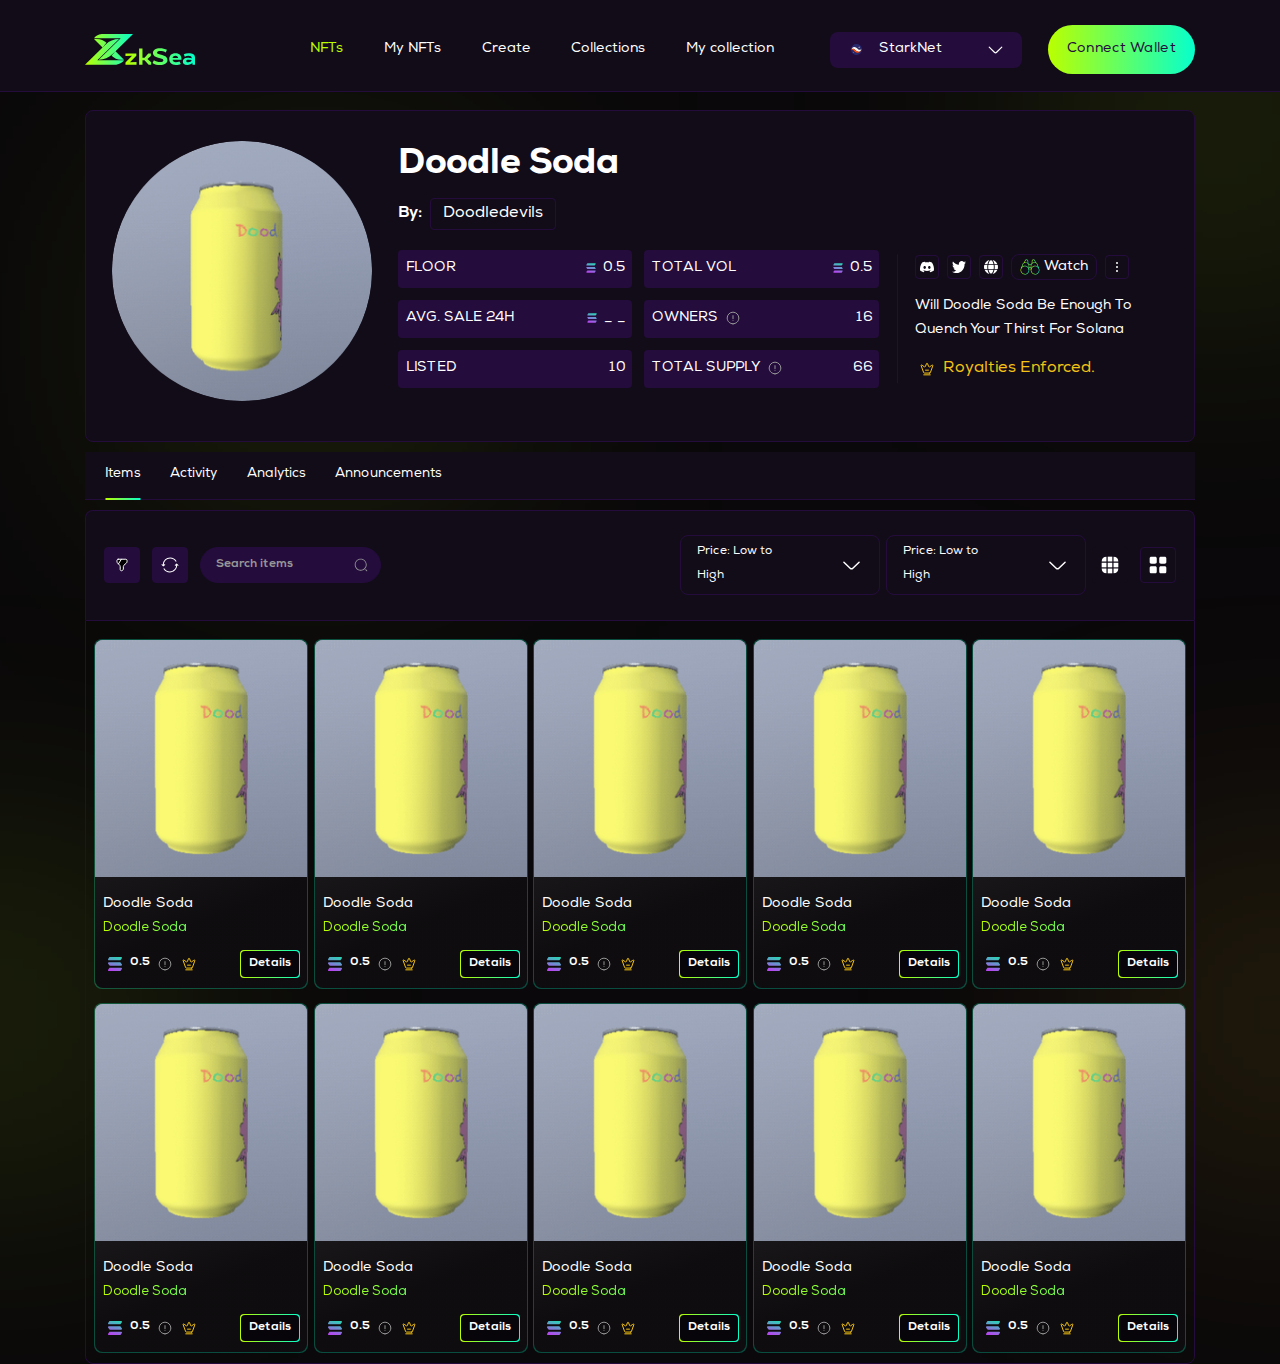
==== commit 0e2c384e: "1" ====
--- a/index.html
+++ b/index.html
@@ -23,9 +23,9 @@
             <div class="nav__inner">
               <div class="nav__inner-links">
                 <a href="./index.html" class="active">NFTs</a>
-                <a href="./nfts.html">My NFTs</a>
+                <a href="./myNfts.html">My NFTs</a>
                 <a href="./createCollection.html">Create</a>
-                <a href="./myNfts.html">Collections</a>
+                <a href="./collection.html">Collections</a>
                 <a href="#">My collection</a>
               </div>
               <div class="nav__inner-buttons">
@@ -74,7 +74,7 @@
                     </div>
                   </div>
                 </div>
-                <button class="button--primary">
+                <button class=" button--primary">
                   Connect Wallet
                 </button>
               </div>
@@ -177,17 +177,17 @@
               </div>
               <div class="productInfo__inner-details-social">
                 <div class="productInfoSocials">
-                  <a href="#" class="button--social">
+                  <a href="#" class="button button--social">
                     <svg>
                       <use xlink:href="#discord"></use>
                     </svg>
                   </a>
-                  <a href="#" class="button--social">
+                  <a href="#" class="button button--social">
                     <svg>
                       <use xlink:href="#twitter"></use>
                     </svg>
                   </a>
-                  <a href="#" class="button--social">
+                  <a href="#" class="button button--social">
                     <svg>
                       <use xlink:href="#globus"></use>
                     </svg>
@@ -200,7 +200,7 @@
                       Watch
                     </p>
                   </a>
-                  <a href="#" class="button--social">
+                  <a href="#" class="button button--social">
                     <svg>
                       <use xlink:href="#more"></use>
                     </svg>
@@ -245,13 +245,13 @@
           </div>
           <div class="controls__inner-tools">
             <div class="controls__inner-tools-search">
-              <button class="button--tool">
+              <button class="button button--social">
                 <svg class="stroke">
                   <use xlink:href="#filter">
                     <use />
                 </svg>
               </button>
-              <button class="button--tool">
+              <button class="button button--social">
                 <svg>
                   <use xlink:href="#refresh">
                     <use />
@@ -359,12 +359,12 @@
                   </div>
                 </div>
               </div>
-              <button class="button--tool filter">
+              <button class="button button--social bg">
                 <svg>
                   <use xlink:href="#filter1"></use>
                 </svg>
               </button>
-              <button class="button--tool filter active">
+              <button class="button button--social bg active">
                 <svg>
                   <use xlink:href="#filter2"></use>
                 </svg>
@@ -380,19 +380,19 @@
     <section class="grid">
       <div class="autoContainer">
         <div class="grid__inner">
-          <div class="cartProduct">
-            <div class="cartProduct__image">
+          <div class="gridProduct">
+            <div class="gridProduct__image">
               <img src="./images/cartProduct.png" alt="">
             </div>
-            <div class="cartProduct__info">
+            <div class="gridProduct__info">
               <h6>
                 Doodle Soda
                 <small>
                   Doodle Soda
                 </small>
               </h6>
-              <div class="cartProduct__info-text">
-                <div class="cartProduct__info-text-icons">
+              <div class="gridProduct__info-text">
+                <div class="gridProduct__info-text-icons">
                   <span>
                     <img src="./images/icons/solana.svg" alt="">
                   </span>
@@ -414,19 +414,19 @@
               </div>
             </div>
           </div>
-          <div class="cartProduct">
-            <div class="cartProduct__image">
+          <div class="gridProduct">
+            <div class="gridProduct__image">
               <img src="./images/cartProduct.png" alt="">
             </div>
-            <div class="cartProduct__info">
+            <div class="gridProduct__info">
               <h6>
                 Doodle Soda
                 <small>
                   Doodle Soda
                 </small>
               </h6>
-              <div class="cartProduct__info-text">
-                <div class="cartProduct__info-text-icons">
+              <div class="gridProduct__info-text">
+                <div class="gridProduct__info-text-icons">
                   <span>
                     <img src="./images/icons/solana.svg" alt="">
                   </span>
@@ -447,21 +447,20 @@
                 </button>
               </div>
             </div>
-
-          </div>
-          <div class="cartProduct">
-            <div class="cartProduct__image">
+          </div>
+          <div class="gridProduct">
+            <div class="gridProduct__image">
               <img src="./images/cartProduct.png" alt="">
             </div>
-            <div class="cartProduct__info">
+            <div class="gridProduct__info">
               <h6>
                 Doodle Soda
                 <small>
                   Doodle Soda
                 </small>
               </h6>
-              <div class="cartProduct__info-text">
-                <div class="cartProduct__info-text-icons">
+              <div class="gridProduct__info-text">
+                <div class="gridProduct__info-text-icons">
                   <span>
                     <img src="./images/icons/solana.svg" alt="">
                   </span>
@@ -482,21 +481,20 @@
                 </button>
               </div>
             </div>
-
-          </div>
-          <div class="cartProduct">
-            <div class="cartProduct__image">
+          </div>
+          <div class="gridProduct">
+            <div class="gridProduct__image">
               <img src="./images/cartProduct.png" alt="">
             </div>
-            <div class="cartProduct__info">
+            <div class="gridProduct__info">
               <h6>
                 Doodle Soda
                 <small>
                   Doodle Soda
                 </small>
               </h6>
-              <div class="cartProduct__info-text">
-                <div class="cartProduct__info-text-icons">
+              <div class="gridProduct__info-text">
+                <div class="gridProduct__info-text-icons">
                   <span>
                     <img src="./images/icons/solana.svg" alt="">
                   </span>
@@ -517,21 +515,20 @@
                 </button>
               </div>
             </div>
-
-          </div>
-          <div class="cartProduct">
-            <div class="cartProduct__image">
+          </div>
+          <div class="gridProduct">
+            <div class="gridProduct__image">
               <img src="./images/cartProduct.png" alt="">
             </div>
-            <div class="cartProduct__info">
+            <div class="gridProduct__info">
               <h6>
                 Doodle Soda
                 <small>
                   Doodle Soda
                 </small>
               </h6>
-              <div class="cartProduct__info-text">
-                <div class="cartProduct__info-text-icons">
+              <div class="gridProduct__info-text">
+                <div class="gridProduct__info-text-icons">
                   <span>
                     <img src="./images/icons/solana.svg" alt="">
                   </span>
@@ -552,21 +549,20 @@
                 </button>
               </div>
             </div>
-
-          </div>
-          <div class="cartProduct">
-            <div class="cartProduct__image">
+          </div>
+          <div class="gridProduct">
+            <div class="gridProduct__image">
               <img src="./images/cartProduct.png" alt="">
             </div>
-            <div class="cartProduct__info">
+            <div class="gridProduct__info">
               <h6>
                 Doodle Soda
                 <small>
                   Doodle Soda
                 </small>
               </h6>
-              <div class="cartProduct__info-text">
-                <div class="cartProduct__info-text-icons">
+              <div class="gridProduct__info-text">
+                <div class="gridProduct__info-text-icons">
                   <span>
                     <img src="./images/icons/solana.svg" alt="">
                   </span>
@@ -587,21 +583,20 @@
                 </button>
               </div>
             </div>
-
-          </div>
-          <div class="cartProduct">
-            <div class="cartProduct__image">
+          </div>
+          <div class="gridProduct">
+            <div class="gridProduct__image">
               <img src="./images/cartProduct.png" alt="">
             </div>
-            <div class="cartProduct__info">
+            <div class="gridProduct__info">
               <h6>
                 Doodle Soda
                 <small>
                   Doodle Soda
                 </small>
               </h6>
-              <div class="cartProduct__info-text">
-                <div class="cartProduct__info-text-icons">
+              <div class="gridProduct__info-text">
+                <div class="gridProduct__info-text-icons">
                   <span>
                     <img src="./images/icons/solana.svg" alt="">
                   </span>
@@ -622,21 +617,20 @@
                 </button>
               </div>
             </div>
-
-          </div>
-          <div class="cartProduct">
-            <div class="cartProduct__image">
+          </div>
+          <div class="gridProduct">
+            <div class="gridProduct__image">
               <img src="./images/cartProduct.png" alt="">
             </div>
-            <div class="cartProduct__info">
+            <div class="gridProduct__info">
               <h6>
                 Doodle Soda
                 <small>
                   Doodle Soda
                 </small>
               </h6>
-              <div class="cartProduct__info-text">
-                <div class="cartProduct__info-text-icons">
+              <div class="gridProduct__info-text">
+                <div class="gridProduct__info-text-icons">
                   <span>
                     <img src="./images/icons/solana.svg" alt="">
                   </span>
@@ -657,21 +651,20 @@
                 </button>
               </div>
             </div>
-
-          </div>
-          <div class="cartProduct">
-            <div class="cartProduct__image">
+          </div>
+          <div class="gridProduct">
+            <div class="gridProduct__image">
               <img src="./images/cartProduct.png" alt="">
             </div>
-            <div class="cartProduct__info">
+            <div class="gridProduct__info">
               <h6>
                 Doodle Soda
                 <small>
                   Doodle Soda
                 </small>
               </h6>
-              <div class="cartProduct__info-text">
-                <div class="cartProduct__info-text-icons">
+              <div class="gridProduct__info-text">
+                <div class="gridProduct__info-text-icons">
                   <span>
                     <img src="./images/icons/solana.svg" alt="">
                   </span>
@@ -692,21 +685,20 @@
                 </button>
               </div>
             </div>
-
-          </div>
-          <div class="cartProduct">
-            <div class="cartProduct__image">
+          </div>
+          <div class="gridProduct">
+            <div class="gridProduct__image">
               <img src="./images/cartProduct.png" alt="">
             </div>
-            <div class="cartProduct__info">
+            <div class="gridProduct__info">
               <h6>
                 Doodle Soda
                 <small>
                   Doodle Soda
                 </small>
               </h6>
-              <div class="cartProduct__info-text">
-                <div class="cartProduct__info-text-icons">
+              <div class="gridProduct__info-text">
+                <div class="gridProduct__info-text-icons">
                   <span>
                     <img src="./images/icons/solana.svg" alt="">
                   </span>
@@ -727,7 +719,6 @@
                 </button>
               </div>
             </div>
-
           </div>
         </div>
       </div>
@@ -747,10 +738,147 @@
     </div>
     <!-- #bubles end -->
 
+  <!-- #signIn start -->
+  <div class="signIn">
+    <div class="autoContainer">
+      <div class="signIn__inner">
+        <div class="signIn__inner-header">
+          <div class="signIn__inner-header-avatar">
+            <span>
+              <!-- Avatar -->
+            </span>
+          </div>
+          <div class="signIn__inner-header-text">
+            <h5>
+              RMnftdN...Q4V
+            </h5>
+            <p>
+              <strong>
+                Sign
+              </strong> in to see your level status
+            </p>
+          </div>
+          <div class="signIn__inner-header-close"></div>
+        </div>
+        <button class="signIn__inner-button">
+          <span class="icon">
+            <svg class="stroke">
+              <use xlink:href="#items"></use>
+            </svg>
+          </span>
+          <p>
+            My items
+          </p>
+        </button>
+        <button class="signIn__inner-button">
+          <span class="icon">
+            <svg class="stroke">
+              <use xlink:href="#rewards"></use>
+            </svg>
+          </span>
+          <p>
+            My rewards
+          </p>
+        </button>
+        <button class="signIn__inner-button">
+          <span class="icon">
+            <svg>
+              <use xlink:href="#settings"></use>
+            </svg>
+          </span>
+          <p>
+            Profile settings
+          </p>
+        </button>
+        <button class="signIn__inner-button">
+          <div class="signIn__inner-button-bg">
+            <span class="icon">
+              <img src="./images/icons/solana.svg" alt="">
+            </span>
+          </div>
+          <div class="signIn__inner-button-text">
+            <p>
+              Main Wallet
+            </p>
+            <p>
+              0.00
+            </p>
+          </div>
+          <span class="icon copy">
+            <svg class="stroke">
+              <use xlink:href="#copy"></use>
+            </svg>
+          </span>
+        </button>
+        <button class="signIn__inner-button">
+          <div class="signIn__inner-button-bg">
+            <span class="icon">
+              <img src="./images/icons/solana.svg" alt="">
+            </span>
+          </div>
+          <div class="signIn__inner-button-text">
+            <p>
+              Bidding wallet
+            </p>
+            <p>
+              0.00
+            </p>
+          </div>
+          <span class="icon copy">
+            <svg class="stroke">
+              <use xlink:href="#copy"></use>
+            </svg>
+          </span>
+        </button>
+        <div class="signIn__inner-text">
+          <h6>
+            Add funds with:
+          </h6>
+          <div class="signIn__inner-text-fund">
+            <span class="icon">
+              <img src="./images/icons/stripe.svg" alt="">
+            </span>
+            <p>
+              Stripe
+            </p>
+          </div>
+        </div>
+        <button class="signIn__inner-button">
+          <span class="icon">
+            <svg class="stroke">
+              <use xlink:href="#wallet"></use>
+            </svg>
+          </span>
+          <p>
+            Manage wallet
+          </p>
+        </button>
+        <button class="signIn__inner-button">
+          <span class="icon">
+            <img src="./images/icons/refreshGradient.svg" alt="">
+          </span>
+          <p>
+            Connect a different wallet
+          </p>
+        </button>
+        <button class="signIn__inner-button">
+          <span class="icon">
+            <svg class="stroke">
+              <use xlink:href="#verifyCart"></use>
+            </svg>
+          </span>
+          <p>
+            Verify wallet
+          </p>
+        </button>
+      </div>
+    </div>
+  </div>
+
   </div>
   <!-- #js start -->
   <script src="js/main.js"></script>
-  <!-- #svg start -->
+  <!-- Svg start -->
   <svg style="display: none">
     <symbol id="discord" viewBox="0 0 20 20">
       <g>
@@ -842,8 +970,95 @@
           d="M10.7498 18.475V15.1083C10.7498 13.7833 10.2165 13.25 8.8915 13.25H5.52484C4.19984 13.25 3.6665 13.7833 3.6665 15.1083V18.475C3.6665 19.8 4.19984 20.3333 5.52484 20.3333H8.8915C10.2165 20.3333 10.7498 19.8 10.7498 18.475Z" />
       </g>
     </symbol>
-
+    <symbol id="copy" viewBox="0 0 14 14">
+      <g>
+        <path
+          d="M9.33317 7.52496V9.97496C9.33317 12.0166 8.5165 12.8333 6.47484 12.8333H4.02484C1.98317 12.8333 1.1665 12.0166 1.1665 9.97496V7.52496C1.1665 5.48329 1.98317 4.66663 4.02484 4.66663H6.47484C8.5165 4.66663 9.33317 5.48329 9.33317 7.52496Z"
+          stroke-linecap="round" stroke-linejoin="round" />
+        <path
+          d="M12.8332 4.02496V6.47496C12.8332 8.51663 12.0165 9.33329 9.97484 9.33329H9.33317V7.52496C9.33317 5.48329 8.5165 4.66663 6.47484 4.66663H4.6665V4.02496C4.6665 1.98329 5.48317 1.16663 7.52484 1.16663H9.97484C12.0165 1.16663 12.8332 1.98329 12.8332 4.02496Z"
+          stroke-linecap="round" stroke-linejoin="round" />
+      </g>
+    </symbol>
+    <symbol id="items" viewBox="0 0 24 24">
+      <g>
+        <path
+          d="M12.5887 6.70327L16.0304 8.2316C17.0221 8.6691 17.0221 9.39244 16.0304 9.82994L12.5887 11.3583C12.1979 11.5333 11.5562 11.5333 11.1654 11.3583L7.72373 9.82994C6.73206 9.39244 6.73206 8.6691 7.72373 8.2316L11.1654 6.70327C11.5562 6.52827 12.1979 6.52827 12.5887 6.70327Z"
+          stroke-linecap="round" stroke-linejoin="round" />
+        <path
+          d="M6.75 11.4166C6.75 11.9066 7.1175 12.4725 7.56667 12.6708L11.5275 14.4325C11.8308 14.5666 12.175 14.5666 12.4725 14.4325L16.4333 12.6708C16.8825 12.4725 17.25 11.9066 17.25 11.4166"
+          stroke-linecap="round" stroke-linejoin="round" />
+        <path
+          d="M6.75 14.3334C6.75 14.8759 7.07083 15.3659 7.56667 15.5875L11.5275 17.3492C11.8308 17.4834 12.175 17.4834 12.4725 17.3492L16.4333 15.5875C16.9292 15.3659 17.25 14.8759 17.25 14.3334"
+          stroke-linecap="round" stroke-linejoin="round" />
+      </g>
+    </symbol>
+    <symbol id="verifyCart" viewBox="0 0 24 24">
+      <g>
+        <path
+          d="M11.8477 15.3543H15.301C15.2485 15.4009 15.196 15.4418 15.1435 15.4884L12.6527 17.3551C11.8302 17.9676 10.4885 17.9676 9.66019 17.3551L7.16352 15.4884C6.61519 15.0801 6.16602 14.1759 6.16602 13.4934V9.17091C6.16602 8.45925 6.70852 7.67175 7.37352 7.42091L10.2785 6.33008C10.7569 6.14925 11.5502 6.14925 12.0285 6.33008L14.9277 7.42091C15.4819 7.63091 15.9543 8.21425 16.1002 8.80925H11.8418C11.7135 8.80925 11.5968 8.81509 11.486 8.81509C10.4068 8.87926 10.1268 9.27008 10.1268 10.5009V13.6684C10.1327 15.0101 10.4769 15.3543 11.8477 15.3543Z"
+          stroke-linecap="round" stroke-linejoin="round" />
+        <path d="M10.1328 11.545H17.8328" stroke-miterlimit="10" stroke-linecap="round" stroke-linejoin="round" />
+        <path
+          d="M17.8328 10.495V13.7325C17.8211 15.0275 17.4653 15.3484 16.1178 15.3484H11.8478C10.477 15.3484 10.1328 15.0042 10.1328 13.6567V10.4892C10.1328 9.26421 10.4128 8.87337 11.492 8.80337C11.6028 8.80337 11.7195 8.79755 11.8478 8.79755H16.1178C17.4886 8.80338 17.8328 9.14172 17.8328 10.495Z"
+          stroke-linecap="round" stroke-linejoin="round" />
+        <path d="M11.603 13.9017H12.3789" stroke-miterlimit="10" stroke-linecap="round" stroke-linejoin="round" />
+        <path d="M13.604 13.9017H15.5115" stroke-miterlimit="10" stroke-linecap="round" stroke-linejoin="round" />
+      </g>
+    </symbol>
+    <symbol id="settings" viewBox="0 0 24 24">
+      <g>
+        <path fill-rule="evenodd" clip-rule="evenodd"
+          d="M11.9983 10.4539C11.1896 10.4539 10.5339 11.146 10.5339 11.9996C10.5339 12.8533 11.1896 13.5453 11.9983 13.5453C12.8071 13.5453 13.4628 12.8533 13.4628 11.9996C13.4628 11.146 12.8071 10.4539 11.9983 10.4539ZM9.55762 11.9996C9.55762 10.5768 10.6504 9.42346 11.9983 9.42346C13.3463 9.42346 14.4391 10.5768 14.4391 11.9996C14.4391 13.4224 13.3463 14.5758 11.9983 14.5758C10.6504 14.5758 9.55762 13.4224 9.55762 11.9996Z" />
+        <path fill-rule="evenodd" clip-rule="evenodd"
+          d="M10.4369 6.34631C10.2627 6.03995 9.89583 5.94465 9.62336 6.11575L9.61626 6.1202L8.49024 6.80025C8.13398 7.01513 8.01107 7.50229 8.21486 7.87457L7.79219 8.13233L8.21452 7.87396C8.56278 8.50813 8.6564 9.2032 8.3453 9.77298C8.03426 10.3427 7.41781 10.6054 6.72478 10.6054C6.31264 10.6054 5.97629 10.9638 5.97629 11.3955V12.6045C5.97629 13.0362 6.31264 13.3946 6.72478 13.3946C7.41781 13.3946 8.03426 13.6573 8.3453 14.227C8.65636 14.7968 8.56279 15.4917 8.21466 16.1258C8.01115 16.4981 8.13383 16.9848 8.48998 17.1996L9.6234 17.8842C9.89586 18.0553 10.2627 17.9601 10.4369 17.6538L10.5069 17.5262C10.855 16.8922 11.3797 16.4602 12.0024 16.4602C12.6256 16.4602 13.1488 16.8926 13.4937 17.5273C13.4939 17.5276 13.494 17.5278 13.4942 17.5281L13.563 17.6537C13.7373 17.9601 14.1042 18.0554 14.3766 17.8843L14.3837 17.8798L15.5098 17.1998C15.8651 16.9855 15.9898 16.5051 15.7846 16.1245C15.4371 15.4907 15.3439 14.7963 15.6547 14.227C15.9658 13.6573 16.5822 13.3946 17.2752 13.3946C17.6873 13.3946 18.0237 13.0362 18.0237 12.6045V11.3955C18.0237 10.9605 17.6842 10.6054 17.2752 10.6054C16.5822 10.6054 15.9658 10.3427 15.6547 9.77299C15.3437 9.20331 15.4372 8.5084 15.7853 7.87433C15.9889 7.50208 15.8662 7.01524 15.51 6.80041L14.3766 6.11581C14.1042 5.94471 13.7373 6.03995 13.563 6.34631L13.4931 6.47382C13.145 7.10777 12.6203 7.53981 11.9975 7.53981C11.3745 7.53981 10.8514 7.10753 10.5064 6.47297C10.5062 6.47261 10.506 6.47226 10.5058 6.47191L10.4369 6.34631ZM9.12807 5.22774C9.88269 4.7569 10.8399 5.04576 11.2773 5.8217L11.2802 5.82697L11.3518 5.95751L11.3529 5.95942C11.5937 6.40284 11.8448 6.50935 11.9975 6.50935C12.151 6.50935 12.4041 6.40193 12.6482 5.95751C12.6483 5.95744 12.6482 5.95759 12.6482 5.95751L12.7227 5.82168C13.1601 5.04574 14.1173 4.7569 14.8719 5.22774L15.9944 5.90571C16.8227 6.40529 17.1036 7.52581 16.6305 8.39009L16.6302 8.3907C16.3861 8.83509 16.4244 9.11896 16.5006 9.25848C16.5768 9.39807 16.7902 9.57498 17.2752 9.57498C18.22 9.57498 19 10.3878 19 11.3955V12.6045C19 13.6018 18.2299 14.425 17.2752 14.425C16.7902 14.425 16.5768 14.6019 16.5006 14.7415C16.4244 14.881 16.3861 15.1649 16.6302 15.6093L16.6317 15.6121C17.1024 16.4815 16.8233 17.5941 15.9947 18.0942C15.9947 18.0941 15.9946 18.0942 15.9947 18.0942L14.8719 18.7723C14.1172 19.2431 13.1601 18.9543 12.7227 18.1783L12.7198 18.173L12.6482 18.0425L12.6472 18.0406C12.4063 17.5972 12.1552 17.4907 12.0024 17.4907C11.849 17.4907 11.5959 17.5981 11.3518 18.0425C11.3518 18.0424 11.3517 18.0426 11.3518 18.0425L11.2773 18.1783C10.8399 18.9543 9.88275 19.2431 9.12813 18.7723L8.00561 18.0943C8.00569 18.0944 8.00552 18.0942 8.00561 18.0943C7.1775 17.5947 6.89646 16.4741 7.36952 15.6099L7.36986 15.6093C7.61389 15.1649 7.57559 14.881 7.49942 14.7415C7.4232 14.6019 7.20981 14.425 6.72478 14.425C5.77011 14.425 5 13.6018 5 12.6045V11.3955C5 10.3982 5.77011 9.57498 6.72478 9.57498C7.20981 9.57498 7.4232 9.39807 7.49942 9.25848C7.57559 9.11896 7.61389 8.83509 7.36986 8.3907L7.36952 8.39009C6.89646 7.5259 7.17724 6.40553 8.00534 5.90587L9.12807 5.22774Z" />
+      </g>
+    </symbol>
+    <symbol id="copy" viewBox="0 0 24 24">
+      <g>
+        <path
+          d="M9.33317 7.52496V9.97496C9.33317 12.0166 8.5165 12.8333 6.47484 12.8333H4.02484C1.98317 12.8333 1.1665 12.0166 1.1665 9.97496V7.52496C1.1665 5.48329 1.98317 4.66663 4.02484 4.66663H6.47484C8.5165 4.66663 9.33317 5.48329 9.33317 7.52496Z"
+          stroke-linecap="round" stroke-linejoin="round" />
+        <path
+          d="M12.8332 4.02496V6.47496C12.8332 8.51663 12.0165 9.33329 9.97484 9.33329H9.33317V7.52496C9.33317 5.48329 8.5165 4.66663 6.47484 4.66663H4.6665V4.02496C4.6665 1.98329 5.48317 1.16663 7.52484 1.16663H9.97484C12.0165 1.16663 12.8332 1.98329 12.8332 4.02496Z"
+          stroke-linecap="round" stroke-linejoin="round" />
+      </g>
+    </symbol>
+    <symbol id="wallet" viewBox="0 0 24 24">
+      <g>
+        <path
+          d="M15.5235 12.9041C15.2785 13.1432 15.1385 13.4874 15.1735 13.8549C15.226 14.4849 15.8035 14.9457 16.4335 14.9457H17.5418V15.6399C17.5418 16.8474 16.556 17.8333 15.3485 17.8333H8.65183C7.44433 17.8333 6.4585 16.8474 6.4585 15.6399V11.7141C6.4585 10.5066 7.44433 9.52075 8.65183 9.52075H15.3485C16.556 9.52075 17.5418 10.5066 17.5418 11.7141V12.5541H16.3635C16.0368 12.5541 15.7393 12.6824 15.5235 12.9041Z"
+          stroke-linecap="round" stroke-linejoin="round" />
+        <path
+          d="M6.4585 12.2391V9.57333C6.4585 8.87917 6.88433 8.26081 7.53183 8.01581L12.1635 6.26581C12.8868 5.99164 13.6627 6.52832 13.6627 7.30416V9.52082"
+          stroke-linecap="round" stroke-linejoin="round" />
+        <path
+          d="M18.1595 13.1493V14.351C18.1595 14.6718 17.9028 14.9343 17.5761 14.946H16.4328C15.8028 14.946 15.2253 14.4851 15.1728 13.8551C15.1378 13.4876 15.2778 13.1435 15.5228 12.9043C15.7386 12.6826 16.0361 12.5543 16.3628 12.5543H17.5761C17.9028 12.566 18.1595 12.8285 18.1595 13.1493Z"
+          stroke-linecap="round" stroke-linejoin="round" />
+        <path d="M9.0835 12H13.1668" stroke-linecap="round" stroke-linejoin="round" />
+      </g>
+    </symbol>
+    <symbol id="rewards" viewBox="0 0 24 24">
+      <g>
+        <path
+          d="M6.75586 11.5449V14.1641C6.75586 16.7833 7.80586 17.8333 10.425 17.8333H13.5692C16.1884 17.8333 17.2384 16.7833 17.2384 14.1641V11.5449"
+          stroke-linecap="round" stroke-linejoin="round" />
+        <path
+          d="M12.0001 12C13.0676 12 13.8551 11.1308 13.7501 10.0633L13.3651 6.16663H10.6409L10.2501 10.0633C10.1451 11.1308 10.9326 12 12.0001 12Z"
+          stroke-linecap="round" stroke-linejoin="round" />
+        <path
+          d="M15.681 12C16.8593 12 17.7226 11.0433 17.606 9.87079L17.4426 8.26663C17.2326 6.74996 16.6493 6.16663 15.121 6.16663H13.3418L13.7501 10.2558C13.8493 11.2183 14.7185 12 15.681 12Z"
+          stroke-linecap="round" stroke-linejoin="round" />
+        <path
+          d="M8.29005 12C9.25255 12 10.1217 11.2183 10.2151 10.2558L10.3434 8.96663L10.6234 6.16663H8.84422C7.31589 6.16663 6.73255 6.74996 6.52255 8.26663L6.36505 9.87079C6.24839 11.0433 7.11172 12 8.29005 12Z"
+          stroke-linecap="round" stroke-linejoin="round" />
+        <path
+          d="M11.9998 14.9166C11.0257 14.9166 10.5415 15.4008 10.5415 16.375V17.8333H13.4582V16.375C13.4582 15.4008 12.974 14.9166 11.9998 14.9166Z"
+          stroke-linecap="round" stroke-linejoin="round" />
+      </g>
+    </symbol>
   </svg>
+  <!-- Svg end -->
 </body>
 
 </html>--- a/css/main.css
+++ b/css/main.css
@@ -320,7 +320,7 @@
 
 /* Track */
 ::-webkit-scrollbar-track {
-  background: #322a38;
+  background: #2B2B2B;
 }
 
 /* Handle */
@@ -344,7 +344,6 @@
   -webkit-font-smoothing: antialiased;
   -moz-font-smoothing: antialiased;
   background: #0A080A;
-  position: relative;
   height: 100%;
 }
 
@@ -376,6 +375,7 @@
   overflow: hidden;
   padding-top: 110px;
   min-height: 100%;
+  position: relative;
 }
 
 .autoContainer {
@@ -383,6 +383,7 @@
   max-width: 1230px;
   padding: 0 60px;
   margin: 0 auto;
+  position: relative;
 }
 
 .bubles {
@@ -445,7 +446,7 @@
   -webkit-box-pack: justify;
       -ms-flex-pack: justify;
           justify-content: space-between;
-  padding: 6px 16px;
+  padding: 5px 16px;
   background-color: #240c3d;
   border-radius: 8px;
   max-width: 192px;
@@ -453,6 +454,12 @@
   -webkit-transition: 0.3s linear;
   transition: 0.3s linear;
   position: relative;
+  border: 1px solid transparent;
+  -webkit-box-sizing: border-box;
+          box-sizing: border-box;
+}
+.dropdown__button:hover {
+  border-color: #baff00;
 }
 .dropdown__button span {
   width: 24px;
@@ -498,18 +505,10 @@
       -ms-flex-align: center;
           align-items: center;
 }
-.dropdown:hover .dropdown__content {
-  max-height: 400px;
-  opacity: 1;
+.dropdown__button.active:after {
   pointer-events: all;
 }
-.dropdown:hover .dropdown__content:after {
-  opacity: 1;
-}
-.dropdown:hover .dropdown__button:after {
-  pointer-events: all;
-}
-.dropdown:hover .dropdown__button span.arrow {
+.dropdown__button.active span.arrow {
   -webkit-transform: rotate(180deg);
           transform: rotate(180deg);
 }
@@ -606,6 +605,14 @@
 .dropdown__content p:last-child {
   margin-bottom: 0;
 }
+.dropdown__content.active {
+  max-height: 400px;
+  opacity: 1;
+  pointer-events: all;
+}
+.dropdown__content.active:after {
+  opacity: 1;
+}
 .dropdown.bg .dropdown__button {
   background: unset;
   border: 1px solid #240c3d;
@@ -773,20 +780,11 @@
   opacity: 1;
 }
 .button--social {
+  padding: unset;
   width: 24px;
   height: 24px;
-  display: -webkit-box;
-  display: -ms-flexbox;
-  display: flex;
-  -webkit-box-align: center;
-      -ms-flex-align: center;
-          align-items: center;
-  -webkit-box-pack: center;
-      -ms-flex-pack: center;
-          justify-content: center;
-  border: 1px solid #240c3d;
+  border-color: #240c3d;
   border-radius: 4px;
-  margin-right: 8px;
   -webkit-transition: all 0.2s ease-in-out 0s;
   transition: all 0.2s ease-in-out 0s;
   -moz-transition: all 0.2s ease-in-out 0s;
@@ -807,69 +805,6 @@
   transition: all 0.2s ease-in-out 0s;
   -moz-transition: all 0.2s ease-in-out 0s;
 }
-.button--tool {
-  width: 36px;
-  height: 36px;
-  display: -webkit-box;
-  display: -ms-flexbox;
-  display: flex;
-  -webkit-box-align: center;
-      -ms-flex-align: center;
-          align-items: center;
-  -webkit-box-pack: center;
-      -ms-flex-pack: center;
-          justify-content: center;
-  border-radius: 4px;
-  background: #240c3d;
-  margin-right: 12px;
-  cursor: pointer;
-  -webkit-transition: all 0.2s ease-in-out 0s;
-  transition: all 0.2s ease-in-out 0s;
-  -moz-transition: all 0.2s ease-in-out 0s;
-  border: 1px solid transparent;
-}
-.button--tool svg {
-  width: 100%;
-  height: 100%;
-  max-height: 24px;
-  max-width: 24px;
-  fill: #fff;
-  -webkit-transition: all 0.2s ease-in-out 0s;
-  transition: all 0.2s ease-in-out 0s;
-  -moz-transition: all 0.2s ease-in-out 0s;
-}
-.button--tool svg.stroke {
-  fill: none;
-  stroke: #fff;
-}
-.button--tool:hover {
-  background: #120c18;
-  border-color: #baff00;
-}
-.button--tool:hover svg {
-  fill: #baff00;
-}
-.button--tool:hover svg.stroke {
-  fill: none;
-  stroke: #baff00;
-}
-.button--tool.filter {
-  background: unset;
-  border: 1px solid transparent;
-  border-radius: 4px;
-  -webkit-transition: all 0.2s ease-in-out 0s;
-  transition: all 0.2s ease-in-out 0s;
-  -moz-transition: all 0.2s ease-in-out 0s;
-}
-.button--tool.filter:hover {
-  border-color: #240c3d;
-}
-.button--tool.filter:hover svg {
-  fill: #fff;
-}
-.button--tool.filter.active {
-  border-color: #240c3d;
-}
 .button--icon {
   width: 24px;
   height: 24px;
@@ -900,10 +835,20 @@
   height: 100%;
   -o-object-fit: cover;
      object-fit: cover;
+  -webkit-transition: all 0.2s ease-in-out 0s;
+  transition: all 0.2s ease-in-out 0s;
+  -moz-transition: all 0.2s ease-in-out 0s;
 }
 .icon svg {
   width: 100%;
   height: 100%;
+  fill: #fff;
+  -webkit-transition: all 0.2s ease-in-out 0s;
+  transition: all 0.2s ease-in-out 0s;
+  -moz-transition: all 0.2s ease-in-out 0s;
+}
+.icon svg.stroke {
+  fill: unset;
   stroke: #fff;
 }
 .icon--sm {
@@ -911,6 +856,78 @@
   height: 16px;
 }
 
+.input input {
+  width: 100%;
+  padding: 14px 16px;
+  color: #fff;
+  font-size: 16px;
+  font-weight: 700;
+  border: 1px solid #969696;
+  border-radius: 8px;
+  background: transparent;
+}
+.input input::-webkit-input-placeholder {
+  color: #969696;
+  -webkit-transition: 0.2s ease-out;
+  transition: 0.2s ease-out;
+}
+.input input::-moz-placeholder {
+  color: #969696;
+  -moz-transition: 0.2s ease-out;
+  transition: 0.2s ease-out;
+}
+.input input:-ms-input-placeholder {
+  color: #969696;
+  -ms-transition: 0.2s ease-out;
+  transition: 0.2s ease-out;
+}
+.input input::-ms-input-placeholder {
+  color: #969696;
+  -ms-transition: 0.2s ease-out;
+  transition: 0.2s ease-out;
+}
+.input input::placeholder {
+  color: #969696;
+  -webkit-transition: 0.2s ease-out;
+  transition: 0.2s ease-out;
+}
+.input--textarea textarea {
+  width: 100%;
+  padding: 14px 16px;
+  min-height: 80px;
+  color: #fff;
+  font-size: 16px;
+  font-weight: 700;
+  border: 1px solid #969696;
+  border-radius: 8px;
+  background: transparent;
+  resize: none;
+}
+.input--textarea textarea::-webkit-input-placeholder {
+  color: #969696;
+  -webkit-transition: 0.2s ease-out;
+  transition: 0.2s ease-out;
+}
+.input--textarea textarea::-moz-placeholder {
+  color: #969696;
+  -moz-transition: 0.2s ease-out;
+  transition: 0.2s ease-out;
+}
+.input--textarea textarea:-ms-input-placeholder {
+  color: #969696;
+  -ms-transition: 0.2s ease-out;
+  transition: 0.2s ease-out;
+}
+.input--textarea textarea::-ms-input-placeholder {
+  color: #969696;
+  -ms-transition: 0.2s ease-out;
+  transition: 0.2s ease-out;
+}
+.input--textarea textarea::placeholder {
+  color: #969696;
+  -webkit-transition: 0.2s ease-out;
+  transition: 0.2s ease-out;
+}
 .input--radio {
   position: relative;
   -webkit-transition: all 0.2s ease-in-out 0s;
@@ -1019,7 +1036,7 @@
           align-items: center;
   max-width: 255px;
   border-radius: 20px;
-  padding: 11px 15px;
+  padding: 10px 15px;
   background: #240c3d;
   border: 1px solid #240c3d;
   -webkit-transition: 0.2s ease;
@@ -1150,6 +1167,261 @@
   background: url(../images/ico/spinner.png);
   background-repeat: no-repeat;
   background-size: contain;
+}
+
+.signIn {
+  width: 100%;
+  height: 100%;
+  position: fixed;
+  top: 0;
+  right: 0;
+  z-index: 10;
+  display: none;
+}
+.signIn__inner {
+  padding: 18px 20px 10px;
+  -webkit-box-shadow: 0px 4px 13px rgba(36, 12, 61, 0.6);
+          box-shadow: 0px 4px 13px rgba(36, 12, 61, 0.6);
+  border-radius: 12px;
+  background: #120c18;
+  position: absolute;
+  top: 93px;
+  right: 60px;
+  width: 100%;
+  max-width: 285px;
+}
+.signIn__inner::before {
+  content: "";
+  width: calc(100% + 2px);
+  height: calc(100% + 2px);
+  position: absolute;
+  top: -1px;
+  left: -1px;
+  background: -webkit-gradient(linear, left top, right top, from(rgba(186, 255, 0, 0.19)), to(rgba(6, 255, 204, 0.28)));
+  background: linear-gradient(90deg, rgba(186, 255, 0, 0.19) 0%, rgba(6, 255, 204, 0.28) 100%);
+  border-radius: 12px;
+  z-index: -1;
+}
+.signIn__inner-header {
+  display: -webkit-box;
+  display: -ms-flexbox;
+  display: flex;
+  -webkit-box-align: center;
+      -ms-flex-align: center;
+          align-items: center;
+  padding-bottom: 10px;
+  position: relative;
+  margin-bottom: 26px;
+  position: relative;
+}
+.signIn__inner-header-avatar {
+  width: 34px;
+  height: 34px;
+  border-radius: 50%;
+  display: -webkit-box;
+  display: -ms-flexbox;
+  display: flex;
+  -webkit-box-align: center;
+      -ms-flex-align: center;
+          align-items: center;
+  -webkit-box-pack: center;
+      -ms-flex-pack: center;
+          justify-content: center;
+  margin-right: 6px;
+  background: #240c3d;
+}
+.signIn__inner-header-text h5 {
+  font-weight: 400;
+  margin-bottom: 8px;
+  line-height: 16px;
+}
+.signIn__inner-header-text P {
+  font-size: 12px;
+  line-height: 12px;
+}
+.signIn__inner-header-text P strong {
+  font-weight: 400;
+  background: -webkit-gradient(linear, left top, right top, from(#baff00), to(#06ffcc));
+  background: linear-gradient(90deg, #baff00 0%, #06ffcc 100%);
+  -webkit-background-clip: text;
+  -webkit-text-fill-color: transparent;
+  background-clip: text;
+  text-fill-color: transparent;
+}
+.signIn__inner-header-close {
+  cursor: pointer;
+  width: 24px;
+  height: 24px;
+  border-radius: 50%;
+  background: #240c3d;
+  position: absolute;
+  top: -12px;
+  right: -12px;
+  -webkit-transition: all 0.2s ease-in-out 0s;
+  transition: all 0.2s ease-in-out 0s;
+  -moz-transition: all 0.2s ease-in-out 0s;
+  border: 1px solid transparent;
+}
+.signIn__inner-header-close::before {
+  content: "";
+  width: 12px;
+  height: 1px;
+  background: #fff;
+  position: absolute;
+  top: 50%;
+  left: 50%;
+  -webkit-transform: translate(-50%, -50%) rotate(45deg);
+          transform: translate(-50%, -50%) rotate(45deg);
+  -webkit-transition: all 0.2s ease-in-out 0s;
+  transition: all 0.2s ease-in-out 0s;
+  -moz-transition: all 0.2s ease-in-out 0s;
+}
+.signIn__inner-header-close::after {
+  content: "";
+  width: 12px;
+  height: 1px;
+  background: #fff;
+  position: absolute;
+  top: 50%;
+  left: 50%;
+  -webkit-transform: translate(-50%, -50%) rotate(-45deg);
+          transform: translate(-50%, -50%) rotate(-45deg);
+  -webkit-transition: all 0.2s ease-in-out 0s;
+  transition: all 0.2s ease-in-out 0s;
+  -moz-transition: all 0.2s ease-in-out 0s;
+}
+.signIn__inner-header-close:hover {
+  background: #120c18;
+  border-color: #baff00;
+}
+.signIn__inner-header-close:hover::before, .signIn__inner-header-close:hover:after {
+  background: #baff00;
+}
+.signIn__inner-header:after {
+  content: "";
+  width: calc(100% + 40px);
+  height: 1px;
+  position: absolute;
+  left: -20px;
+  bottom: 0;
+  background: #240c3d;
+}
+.signIn__inner-button {
+  display: -webkit-box;
+  display: -ms-flexbox;
+  display: flex;
+  -webkit-box-align: center;
+      -ms-flex-align: center;
+          align-items: center;
+  margin-bottom: 12px;
+  -webkit-transition: all 0.2s ease-in-out 0s;
+  transition: all 0.2s ease-in-out 0s;
+  -moz-transition: all 0.2s ease-in-out 0s;
+}
+.signIn__inner-button .icon {
+  margin-right: 5px;
+}
+.signIn__inner-button .icon.copy {
+  width: 14px;
+  height: 14px;
+  margin: -13px 0 0 8px;
+}
+.signIn__inner-button .icon.copy svg {
+  fill: #120c18;
+}
+.signIn__inner-button .icon.copy svg.stroke {
+  stroke: #2B2B2B;
+}
+.signIn__inner-button p {
+  font-size: 12px;
+  line-height: 12px;
+  font-weight: 700;
+  color: #fff;
+  -webkit-transition: all 0.2s ease-in-out 0s;
+  transition: all 0.2s ease-in-out 0s;
+  -moz-transition: all 0.2s ease-in-out 0s;
+}
+.signIn__inner-button-bg {
+  width: 28px;
+  height: 28px;
+  border-radius: 50%;
+  background-color: #240c3d;
+  display: -webkit-box;
+  display: -ms-flexbox;
+  display: flex;
+  -webkit-box-align: center;
+      -ms-flex-align: center;
+          align-items: center;
+  -webkit-box-pack: center;
+      -ms-flex-pack: center;
+          justify-content: center;
+  margin-right: 5px;
+}
+.signIn__inner-button-bg .icon {
+  margin-right: 0;
+}
+.signIn__inner-button-text p {
+  line-height: 18px;
+  text-align: left;
+}
+.signIn__inner-button:hover .icon svg {
+  fill: #baff00;
+}
+.signIn__inner-button:hover .icon svg.stroke {
+  stroke: #baff00;
+  fill: unset;
+}
+.signIn__inner-button:hover p {
+  color: #baff00;
+}
+.signIn__inner-text {
+  display: -webkit-box;
+  display: -ms-flexbox;
+  display: flex;
+  -webkit-box-align: center;
+      -ms-flex-align: center;
+          align-items: center;
+  -webkit-box-pack: justify;
+      -ms-flex-pack: justify;
+          justify-content: space-between;
+  margin-bottom: 16px;
+  padding-bottom: 16px;
+  position: relative;
+}
+.signIn__inner-text:after {
+  content: "";
+  width: calc(100% + 40px);
+  height: 1px;
+  position: absolute;
+  left: -20px;
+  bottom: 0;
+  background: #240c3d;
+}
+.signIn__inner-text h6 {
+  font-weight: 400;
+}
+.signIn__inner-text-fund {
+  display: -webkit-box;
+  display: -ms-flexbox;
+  display: flex;
+  -webkit-box-align: center;
+      -ms-flex-align: center;
+          align-items: center;
+  -webkit-box-pack: center;
+      -ms-flex-pack: center;
+          justify-content: center;
+  padding: 5px 11px;
+  background: #240c3d;
+  border-radius: 4px;
+}
+.signIn__inner-text-fund p {
+  line-height: 14px;
+}
+.signIn__inner-text-fund .icon {
+  margin-right: 7px;
+}
+.signIn.active {
+  display: block;
 }
 
 .header {
@@ -1333,6 +1605,212 @@
           animation-duration: 0.3s;
 }
 
+.grid__inner {
+  display: -webkit-box;
+  display: -ms-flexbox;
+  display: flex;
+  -webkit-box-pack: justify;
+      -ms-flex-pack: justify;
+          justify-content: space-between;
+  -ms-flex-wrap: wrap;
+      flex-wrap: wrap;
+  padding: 11px 9px 3px;
+  border: 1px solid #240c3d;
+  border-radius: 0px 0px 8px 8px;
+}
+.gridProduct {
+  width: calc(20% - 6px);
+  border-radius: 8px;
+  position: relative;
+  margin: 8px 0;
+  /* Rectangle 10 */
+  background: linear-gradient(158.14deg, rgba(219, 219, 219, 0.26) -23.44%, rgba(143, 143, 143, 0.03) 75.08%);
+  border-radius: 8px;
+  background-color: #0A080A;
+}
+.gridProduct::before {
+  content: "";
+  width: calc(100% + 2px);
+  height: calc(100% + 2px);
+  position: absolute;
+  top: -1px;
+  left: -1px;
+  z-index: 1;
+  background: -webkit-gradient(linear, left top, right top, color-stop(-95.48%, rgba(186, 255, 0, 0.19)), color-stop(4.52%, rgba(6, 255, 204, 0.28)));
+  background: linear-gradient(90deg, rgba(186, 255, 0, 0.19) -95.48%, rgba(6, 255, 204, 0.28) 4.52%);
+  border-radius: 8px;
+  z-index: -1;
+}
+.gridProduct__image {
+  width: 100%;
+  padding-bottom: 112%;
+  position: relative;
+  background: #98a1b6;
+  border-radius: 8px 8px 0 0;
+  overflow: hidden;
+}
+.gridProduct__image img {
+  width: 100%;
+  height: 100%;
+  -o-object-fit: cover;
+     object-fit: cover;
+  position: absolute;
+  top: 50%;
+  left: 50%;
+  -webkit-transform: translate(-50%, -50%);
+          transform: translate(-50%, -50%);
+}
+.gridProduct__info {
+  padding: 16px 8px 11px;
+}
+.gridProduct__info h6 {
+  font-weight: 400;
+  margin-bottom: 10px;
+}
+.gridProduct__info h6 small {
+  display: -webkit-box;
+  display: -ms-flexbox;
+  display: flex;
+  font-size: 13px;
+  background: -webkit-gradient(linear, left top, right top, from(#baff00), to(#06ffcc));
+  background: linear-gradient(90deg, #baff00 0%, #06ffcc 100%);
+  -webkit-background-clip: text;
+  -webkit-text-fill-color: transparent;
+  background-clip: text;
+  text-fill-color: transparent;
+}
+.gridProduct__info-text {
+  display: -webkit-box;
+  display: -ms-flexbox;
+  display: flex;
+  -webkit-box-align: center;
+      -ms-flex-align: center;
+          align-items: center;
+  -webkit-box-pack: justify;
+      -ms-flex-pack: justify;
+          justify-content: space-between;
+  position: relative;
+  z-index: 2;
+}
+.gridProduct__info-text-icons {
+  display: -webkit-box;
+  display: -ms-flexbox;
+  display: flex;
+  -webkit-box-align: center;
+      -ms-flex-align: center;
+          align-items: center;
+}
+.gridProduct__info-text-icons span {
+  width: 24px;
+  height: 24px;
+  display: -webkit-box;
+  display: -ms-flexbox;
+  display: flex;
+  -webkit-box-align: center;
+      -ms-flex-align: center;
+          align-items: center;
+  -webkit-box-pack: center;
+      -ms-flex-pack: center;
+          justify-content: center;
+}
+.gridProduct__info-text-icons span img {
+  width: 100%;
+  height: 100%;
+  -o-object-fit: contain;
+     object-fit: contain;
+}
+.gridProduct__info-text-icons P {
+  font-weight: 700;
+  font-size: 12px;
+  margin: 0 3px;
+}
+.gridProduct__info .button--border span {
+  font-size: 12px;
+}
+.gridNft {
+  width: calc(25% - 15px);
+  max-width: 255px;
+  margin: 15px 0;
+  position: relative;
+  background: linear-gradient(158.14deg, rgba(219, 219, 219, 0.26) 0.43%, rgba(143, 143, 143, 0.03) 98.95%);
+  border-radius: 8px;
+  background-color: #0A080A;
+}
+.gridNft::before {
+  content: "";
+  width: calc(100% + 2px);
+  height: calc(100% + 2px);
+  position: absolute;
+  top: -1px;
+  left: -1px;
+  z-index: 1;
+  background: -webkit-gradient(linear, left top, right top, from(rgba(186, 255, 0, 0.19)), to(rgba(6, 255, 204, 0.28)));
+  background: linear-gradient(90deg, rgba(186, 255, 0, 0.19) 0%, rgba(6, 255, 204, 0.28) 100%);
+  border-radius: 8px;
+  z-index: -1;
+}
+.gridNft__image {
+  width: 100%;
+  padding-bottom: 112%;
+  position: relative;
+  background: #98a1b6;
+  border-radius: 8px 8px 0 0;
+  overflow: hidden;
+}
+.gridNft__image img {
+  width: 100%;
+  height: 100%;
+  -o-object-fit: cover;
+     object-fit: cover;
+  position: absolute;
+  top: 50%;
+  left: 50%;
+  -webkit-transform: translate(-50%, -50%);
+          transform: translate(-50%, -50%);
+}
+.gridNft__info {
+  display: -webkit-box;
+  display: -ms-flexbox;
+  display: flex;
+  -webkit-box-align: center;
+      -ms-flex-align: center;
+          align-items: center;
+  -webkit-box-pack: center;
+      -ms-flex-pack: center;
+          justify-content: center;
+  padding: 13px 10px 16px;
+}
+.gridNft__info p {
+  font-size: 16px;
+  line-height: 16px;
+  font-weight: 700;
+  margin-top: 1px;
+}
+.gridNft__info span {
+  width: 24px;
+  height: 24px;
+  display: -webkit-box;
+  display: -ms-flexbox;
+  display: flex;
+  -webkit-box-align: center;
+      -ms-flex-align: center;
+          align-items: center;
+  -webkit-box-pack: center;
+      -ms-flex-pack: center;
+          justify-content: center;
+  margin-left: 8px;
+}
+.gridNft__info span img {
+  width: 100%;
+  height: 100%;
+  -o-object-fit: contain;
+     object-fit: contain;
+}
+.grid.nft .grid__inner {
+  border: unset;
+  padding: 3px 0;
+}
+
 .productInfo__inner {
   display: -webkit-box;
   display: -ms-flexbox;
@@ -1623,6 +2101,9 @@
 }
 .productInfoSocials__button:hover p {
   color: #baff00;
+}
+.productInfoSocials .button--social {
+  margin-right: 8px;
 }
 
 .controls__inner {
@@ -1715,9 +2196,6 @@
 .controls__inner-tools-filter .dropdown:last-child {
   margin-right: 0;
 }
-.controls__inner-tools-filter .button--tool:last-child {
-  margin: 0;
-}
 .controls__inner-filter {
   padding: 22px 30px;
   display: -webkit-box;
@@ -1776,211 +2254,42 @@
 .controls__inner.filter {
   margin-top: 0;
 }
-
-.grid__inner {
-  display: -webkit-box;
-  display: -ms-flexbox;
-  display: flex;
-  -webkit-box-pack: justify;
-      -ms-flex-pack: justify;
-          justify-content: space-between;
-  -ms-flex-wrap: wrap;
-      flex-wrap: wrap;
-  padding: 11px 9px 3px;
+.controls__inner .button--social {
+  width: 36px;
+  height: 36px;
+  background: #240c3d;
+  margin-right: 12px;
+}
+.controls__inner .button--social:hover {
+  background: #120c18;
+}
+.controls__inner .button--social:hover svg.stroke {
+  fill: unset;
+  stroke: #baff00;
+}
+.controls__inner .button--social svg {
+  max-width: 24px;
+  max-height: 24px;
+}
+.controls__inner .button--social svg.stroke {
+  fill: unset;
+  stroke: #fff;
+}
+.controls__inner .button--social.bg {
+  background: #120c18;
+  border-color: transparent;
+}
+.controls__inner .button--social.bg:last-child {
+  margin-right: 0;
+}
+.controls__inner .button--social.bg:hover {
+  border-color: #240c3d;
+}
+.controls__inner .button--social.bg:hover svg {
+  fill: #fff;
+}
+.controls__inner .button--social.bg.active {
   border: 1px solid #240c3d;
-  border-radius: 0px 0px 8px 8px;
-}
-.grid .cartProduct {
-  width: calc(20% - 6px);
-  border-radius: 8px;
-  position: relative;
-  margin: 8px 0;
-  /* Rectangle 10 */
-  background: linear-gradient(158.14deg, rgba(219, 219, 219, 0.26) -23.44%, rgba(143, 143, 143, 0.03) 75.08%);
-  border-radius: 8px;
-  background-color: #0A080A;
-}
-.grid .cartProduct::before {
-  content: "";
-  width: calc(100% + 2px);
-  height: calc(100% + 2px);
-  position: absolute;
-  top: -1px;
-  left: -1px;
-  z-index: 1;
-  background: -webkit-gradient(linear, left top, right top, color-stop(-95.48%, rgba(186, 255, 0, 0.19)), color-stop(4.52%, rgba(6, 255, 204, 0.28)));
-  background: linear-gradient(90deg, rgba(186, 255, 0, 0.19) -95.48%, rgba(6, 255, 204, 0.28) 4.52%);
-  border-radius: 8px;
-  z-index: -1;
-}
-.grid .cartProduct__image {
-  width: 100%;
-  padding-bottom: 112%;
-  position: relative;
-  background: #98a1b6;
-  border-radius: 8px 8px 0 0;
-  overflow: hidden;
-}
-.grid .cartProduct__image img {
-  width: 100%;
-  height: 100%;
-  -o-object-fit: cover;
-     object-fit: cover;
-  position: absolute;
-  top: 50%;
-  left: 50%;
-  -webkit-transform: translate(-50%, -50%);
-          transform: translate(-50%, -50%);
-}
-.grid .cartProduct__info {
-  padding: 16px 8px 11px;
-}
-.grid .cartProduct__info h6 {
-  font-weight: 400;
-  margin-bottom: 10px;
-}
-.grid .cartProduct__info h6 small {
-  display: -webkit-box;
-  display: -ms-flexbox;
-  display: flex;
-  font-size: 13px;
-  background: -webkit-gradient(linear, left top, right top, from(#baff00), to(#06ffcc));
-  background: linear-gradient(90deg, #baff00 0%, #06ffcc 100%);
-  -webkit-background-clip: text;
-  -webkit-text-fill-color: transparent;
-  background-clip: text;
-  text-fill-color: transparent;
-}
-.grid .cartProduct__info-text {
-  display: -webkit-box;
-  display: -ms-flexbox;
-  display: flex;
-  -webkit-box-align: center;
-      -ms-flex-align: center;
-          align-items: center;
-  -webkit-box-pack: justify;
-      -ms-flex-pack: justify;
-          justify-content: space-between;
-  position: relative;
-  z-index: 2;
-}
-.grid .cartProduct__info-text-icons {
-  display: -webkit-box;
-  display: -ms-flexbox;
-  display: flex;
-  -webkit-box-align: center;
-      -ms-flex-align: center;
-          align-items: center;
-}
-.grid .cartProduct__info-text-icons span {
-  width: 24px;
-  height: 24px;
-  display: -webkit-box;
-  display: -ms-flexbox;
-  display: flex;
-  -webkit-box-align: center;
-      -ms-flex-align: center;
-          align-items: center;
-  -webkit-box-pack: center;
-      -ms-flex-pack: center;
-          justify-content: center;
-}
-.grid .cartProduct__info-text-icons span img {
-  width: 100%;
-  height: 100%;
-  -o-object-fit: contain;
-     object-fit: contain;
-}
-.grid .cartProduct__info-text-icons P {
-  font-weight: 700;
-  font-size: 12px;
-  margin: 0 3px;
-}
-.grid .cartProduct__info .button--border span {
-  font-size: 12px;
-}
-.grid .cartNft {
-  width: calc(25% - 15px);
-  max-width: 255px;
-  margin: 15px 0;
-  position: relative;
-  background: linear-gradient(158.14deg, rgba(219, 219, 219, 0.26) 0.43%, rgba(143, 143, 143, 0.03) 98.95%);
-  border-radius: 8px;
-  background-color: #0A080A;
-}
-.grid .cartNft::before {
-  content: "";
-  width: calc(100% + 2px);
-  height: calc(100% + 2px);
-  position: absolute;
-  top: -1px;
-  left: -1px;
-  z-index: 1;
-  background: -webkit-gradient(linear, left top, right top, from(rgba(186, 255, 0, 0.19)), to(rgba(6, 255, 204, 0.28)));
-  background: linear-gradient(90deg, rgba(186, 255, 0, 0.19) 0%, rgba(6, 255, 204, 0.28) 100%);
-  border-radius: 8px;
-  z-index: -1;
-}
-.grid .cartNft__image {
-  width: 100%;
-  padding-bottom: 112%;
-  position: relative;
-  background: #98a1b6;
-  border-radius: 8px 8px 0 0;
-  overflow: hidden;
-}
-.grid .cartNft__image img {
-  width: 100%;
-  height: 100%;
-  -o-object-fit: cover;
-     object-fit: cover;
-  position: absolute;
-  top: 50%;
-  left: 50%;
-  -webkit-transform: translate(-50%, -50%);
-          transform: translate(-50%, -50%);
-}
-.grid .cartNft__info {
-  display: -webkit-box;
-  display: -ms-flexbox;
-  display: flex;
-  -webkit-box-align: center;
-      -ms-flex-align: center;
-          align-items: center;
-  -webkit-box-pack: center;
-      -ms-flex-pack: center;
-          justify-content: center;
-  padding: 13px 10px 16px;
-}
-.grid .cartNft__info p {
-  font-size: 16px;
-  line-height: 16px;
-  font-weight: 700;
-  margin-top: 1px;
-}
-.grid .cartNft__info span {
-  width: 24px;
-  height: 24px;
-  display: -webkit-box;
-  display: -ms-flexbox;
-  display: flex;
-  -webkit-box-align: center;
-      -ms-flex-align: center;
-          align-items: center;
-  -webkit-box-pack: center;
-      -ms-flex-pack: center;
-          justify-content: center;
-  margin-left: 8px;
-}
-.grid .cartNft__info span img {
-  width: 100%;
-  height: 100%;
-  -o-object-fit: contain;
-     object-fit: contain;
-}
-.grid.nft .grid__inner {
-  border: unset;
-  padding: 3px 0;
 }
 
 .creatCollection {
@@ -1990,9 +2299,6 @@
   display: -webkit-box;
   display: -ms-flexbox;
   display: flex;
-  -webkit-box-align: center;
-      -ms-flex-align: center;
-          align-items: center;
   -webkit-box-pack: justify;
       -ms-flex-pack: justify;
           justify-content: space-between;
@@ -2015,9 +2321,11 @@
           transform: translate(-50%, -50%);
 }
 .creatCollection__inner-image .ratioImage {
-  padding-bottom: 114%;
-}
-.creatCollection__inner-form {
+  padding-bottom: 0;
+  width: 100%;
+  height: 100%;
+}
+.creatCollection__form {
   width: calc(55% - 25px);
   background: #120c18;
   padding: 31px 25px 34px;
@@ -2026,29 +2334,30 @@
   position: relative;
   z-index: 2;
 }
-.creatCollection__inner-form > .button--primary {
-  width: 100%;
-}
-.creatCollection__inner-form .button--primary {
+.creatCollection__form > .button--primary {
+  width: 100%;
+  margin-top: 6px;
+}
+.creatCollection__form .button--primary {
   padding: 15px 25px 14px;
   font-size: 16px;
   font-weight: 700;
   border-radius: 8px;
 }
-.creatCollection__inner-form .button--border {
+.creatCollection__form .button--border {
   font-size: 16px;
   line-height: 17px;
   font-weight: 700;
   border-radius: 8px;
   padding: 15px 25px;
 }
-.creatCollection__inner-form .button--border:after {
+.creatCollection__form .button--border:after {
   border-radius: 8px;
 }
-.creatCollection__inner-form .button--border::before {
+.creatCollection__form .button--border::before {
   border-radius: 8px;
 }
-.creatCollection__form-buttons {
+.creatCollection__form-row {
   display: -webkit-box;
   display: -ms-flexbox;
   display: flex;
@@ -2060,7 +2369,14 @@
           justify-content: space-between;
   margin-bottom: 24px;
 }
-.creatCollection__form-buttons button {
+.creatCollection__form-row .input {
+  width: calc(50% - 8px);
+  margin-bottom: 0;
+}
+.creatCollection__form-row .input input {
+  margin-bottom: 0;
+}
+.creatCollection__form-row button {
   width: calc(50% - 8px);
 }
 .creatCollection__form-file {
@@ -2135,126 +2451,57 @@
 .creatCollection__form-file-input:hover p {
   color: #baff00;
 }
-.creatCollection__form-inputs {
-  margin-bottom: 30px;
-}
-.creatCollection__form-inputs input {
-  width: 100%;
-  padding: 14px 16px;
-  color: #fff;
-  font-size: 16px;
-  font-weight: 700;
-  border: 1px solid #969696;
-  border-radius: 8px;
-  background: transparent;
+.creatCollection__form input {
   margin-bottom: 16px;
-}
-.creatCollection__form-inputs input::-webkit-input-placeholder {
-  color: #969696;
   -webkit-transition: 0.2s ease-out;
   transition: 0.2s ease-out;
 }
-.creatCollection__form-inputs input::-moz-placeholder {
-  color: #969696;
-  -moz-transition: 0.2s ease-out;
-  transition: 0.2s ease-out;
-}
-.creatCollection__form-inputs input:-ms-input-placeholder {
-  color: #969696;
-  -ms-transition: 0.2s ease-out;
-  transition: 0.2s ease-out;
-}
-.creatCollection__form-inputs input::-ms-input-placeholder {
-  color: #969696;
-  -ms-transition: 0.2s ease-out;
-  transition: 0.2s ease-out;
-}
-.creatCollection__form-inputs input::placeholder {
-  color: #969696;
+.creatCollection__form input:hover {
+  border-color: rgba(255, 255, 255, 0.8);
+}
+.creatCollection__form input:focus {
+  border-color: rgba(186, 255, 0, 0.8);
+}
+.creatCollection__form input:focus::-webkit-input-placeholder {
+  color: rgba(255, 255, 255, 0.2);
+}
+.creatCollection__form input:focus::-moz-placeholder {
+  color: rgba(255, 255, 255, 0.2);
+}
+.creatCollection__form input:focus:-ms-input-placeholder {
+  color: rgba(255, 255, 255, 0.2);
+}
+.creatCollection__form input:focus::-ms-input-placeholder {
+  color: rgba(255, 255, 255, 0.2);
+}
+.creatCollection__form input:focus::placeholder {
+  color: rgba(255, 255, 255, 0.2);
+}
+.creatCollection__form textarea {
   -webkit-transition: 0.2s ease-out;
   transition: 0.2s ease-out;
-}
-.creatCollection__form-inputs textarea {
   margin-bottom: 8px;
-  width: 100%;
-  padding: 14px 16px;
-  min-height: 80px;
-  color: #fff;
-  font-size: 16px;
-  font-weight: 700;
-  border: 1px solid #969696;
-  border-radius: 8px;
-  background: transparent;
-  resize: none;
-}
-.creatCollection__form-inputs textarea::-webkit-input-placeholder {
-  color: #969696;
-  -webkit-transition: 0.2s ease-out;
-  transition: 0.2s ease-out;
-}
-.creatCollection__form-inputs textarea::-moz-placeholder {
-  color: #969696;
-  -moz-transition: 0.2s ease-out;
-  transition: 0.2s ease-out;
-}
-.creatCollection__form-inputs textarea:-ms-input-placeholder {
-  color: #969696;
-  -ms-transition: 0.2s ease-out;
-  transition: 0.2s ease-out;
-}
-.creatCollection__form-inputs textarea::-ms-input-placeholder {
-  color: #969696;
-  -ms-transition: 0.2s ease-out;
-  transition: 0.2s ease-out;
-}
-.creatCollection__form-inputs textarea::placeholder {
-  color: #969696;
-  -webkit-transition: 0.2s ease-out;
-  transition: 0.2s ease-out;
-}
-.creatCollection__form-inputs textarea,
-.creatCollection__form-inputs input {
-  -webkit-transition: 0.2s ease-out;
-  transition: 0.2s ease-out;
-}
-.creatCollection__form-inputs textarea:hover,
-.creatCollection__form-inputs input:hover {
+}
+.creatCollection__form textarea:hover {
   border-color: rgba(255, 255, 255, 0.8);
 }
-.creatCollection__form-inputs textarea:focus,
-.creatCollection__form-inputs input:focus {
+.creatCollection__form textarea:focus {
   border-color: rgba(186, 255, 0, 0.8);
 }
-.creatCollection__form-inputs textarea:focus::-webkit-input-placeholder, .creatCollection__form-inputs input:focus::-webkit-input-placeholder {
+.creatCollection__form textarea:focus::-webkit-input-placeholder {
   color: rgba(255, 255, 255, 0.2);
 }
-.creatCollection__form-inputs textarea:focus::-moz-placeholder, .creatCollection__form-inputs input:focus::-moz-placeholder {
+.creatCollection__form textarea:focus::-moz-placeholder {
   color: rgba(255, 255, 255, 0.2);
 }
-.creatCollection__form-inputs textarea:focus:-ms-input-placeholder, .creatCollection__form-inputs input:focus:-ms-input-placeholder {
+.creatCollection__form textarea:focus:-ms-input-placeholder {
   color: rgba(255, 255, 255, 0.2);
 }
-.creatCollection__form-inputs textarea:focus::-ms-input-placeholder, .creatCollection__form-inputs input:focus::-ms-input-placeholder {
+.creatCollection__form textarea:focus::-ms-input-placeholder {
   color: rgba(255, 255, 255, 0.2);
 }
-.creatCollection__form-inputs textarea:focus::placeholder,
-.creatCollection__form-inputs input:focus::placeholder {
+.creatCollection__form textarea:focus::placeholder {
   color: rgba(255, 255, 255, 0.2);
-}
-.creatCollection__form-inputs-body {
-  display: -webkit-box;
-  display: -ms-flexbox;
-  display: flex;
-  -webkit-box-align: center;
-      -ms-flex-align: center;
-          align-items: center;
-  -webkit-box-pack: justify;
-      -ms-flex-pack: justify;
-          justify-content: space-between;
-}
-.creatCollection__form-inputs-body input {
-  width: calc(50% - 8px);
-  margin-bottom: 0;
 }
 
 .productDetails {
@@ -2643,6 +2890,7 @@
   background: #120c18;
   border: 1px solid #240c3d;
   border-radius: 16px;
+  cursor: pointer;
 }
 .tabItem__buttons-body {
   padding: 12px 35px 12px 12px;
@@ -2736,83 +2984,6 @@
   pointer-events: all;
 }
 
-.signIn {
-  max-width: 285px;
-  position: fixed;
-  top: 15%;
-  right: 10%;
-  z-index: 12;
-}
-.signIn__inner {
-  padding: 18px 20px 10px;
-  -webkit-box-shadow: 0px 4px 13px rgba(36, 12, 61, 0.6);
-          box-shadow: 0px 4px 13px rgba(36, 12, 61, 0.6);
-  border-radius: 12px;
-  border: 1px solid #9bd206;
-  background: #120c18;
-}
-.signIn__inner-header {
-  display: -webkit-box;
-  display: -ms-flexbox;
-  display: flex;
-  -webkit-box-align: center;
-      -ms-flex-align: center;
-          align-items: center;
-  padding-bottom: 10px;
-  position: relative;
-  margin-bottom: 26px;
-}
-.signIn__inner-header-avatar {
-  width: 34px;
-  height: 34px;
-  border-radius: 50%;
-  display: -webkit-box;
-  display: -ms-flexbox;
-  display: flex;
-  -webkit-box-align: center;
-      -ms-flex-align: center;
-          align-items: center;
-  -webkit-box-pack: center;
-      -ms-flex-pack: center;
-          justify-content: center;
-  margin-right: 6px;
-  background: #240c3d;
-}
-.signIn__inner-header-text h5 {
-  font-weight: 400;
-  margin-bottom: 8px;
-  line-height: 16px;
-}
-.signIn__inner-header-text P {
-  font-size: 12px;
-  line-height: 12px;
-}
-.signIn__inner-header-text P strong {
-  font-weight: 400;
-  background: -webkit-gradient(linear, left top, right top, from(#baff00), to(#06ffcc));
-  background: linear-gradient(90deg, #baff00 0%, #06ffcc 100%);
-  -webkit-background-clip: text;
-  -webkit-text-fill-color: transparent;
-  background-clip: text;
-  text-fill-color: transparent;
-}
-.signIn__inner-header:after {
-  content: "";
-  width: 100%;
-  height: 1px;
-  position: absolute;
-  left: 0;
-  bottom: 0;
-  background: #240c3d;
-}
-.signIn__inner-button {
-  display: -webkit-box;
-  display: -ms-flexbox;
-  display: flex;
-  -webkit-box-align: center;
-      -ms-flex-align: center;
-          align-items: center;
-}
 @media (max-width: 1130px) {
   .autoContainer {
     padding: 0 40px;
@@ -2836,6 +3007,11 @@
   .dropdown__content-item p {
     font-size: 13px;
     line-height: 16px;
+  }
+
+  .signIn__inner {
+    top: 81px;
+    right: 40px;
   }
 
   .header__inner {
@@ -2874,17 +3050,17 @@
     font-size: 13px;
   }
 
-  .grid .cartProduct__info {
+  .gridProduct__info {
     padding: 14px 7px 10px;
   }
-  .grid .cartProduct__info h6 {
+  .gridProduct__info h6 {
     line-height: 20px;
   }
 
   .creatCollection__inner-image {
     width: calc(50% - 15px);
   }
-  .creatCollection__inner-form {
+  .creatCollection__form {
     width: calc(50% - 15px);
   }
 }
@@ -2924,31 +3100,31 @@
     padding: 20px 15px;
   }
 
-  .grid .cartProduct {
+  .gridProduct {
     width: calc(25% - 10px);
   }
-  .grid .cartProduct:nth-child(9) {
+  .gridProduct:nth-child(9) {
     display: none;
   }
-  .grid .cartProduct:nth-child(10) {
+  .gridProduct:nth-child(10) {
     display: none;
   }
-  .grid .cartNft {
+  .gridNft {
     width: calc(25% - 10px);
   }
 
   .creatCollection__inner-image {
     width: calc(50% - 10px);
   }
-  .creatCollection__inner-form {
+  .creatCollection__form {
     width: calc(50% - 10px);
   }
-  .creatCollection__inner-form .button--primary {
+  .creatCollection__form .button--primary {
     font-size: 15px;
     line-height: 15px;
     padding: 16px 23px;
   }
-  .creatCollection__inner-form .button--border {
+  .creatCollection__form .button--border {
     font-size: 15px;
     line-height: 15px;
     width: calc(50% - 6px);
@@ -2976,6 +3152,11 @@
   .tab__inner-column:first-child {
     width: calc(47% - 10px);
   }
+
+  .signIn__inner {
+    top: 77px;
+    right: 30px;
+  }
 }
 @media (max-width: 940px) {
   .autoContainer {
@@ -3003,6 +3184,53 @@
     font-size: 12px;
     line-height: 12px;
   }
+  .input input {
+    padding: 12px 14px;
+    font-size: 14px;
+  }
+  .input input::-webkit-input-placeholder {
+    font-size: 14px;
+  }
+  .input input::-moz-placeholder {
+    font-size: 14px;
+  }
+  .input input:-ms-input-placeholder {
+    font-size: 14px;
+  }
+  .input input::-ms-input-placeholder {
+    font-size: 14px;
+  }
+  .input input::placeholder {
+    font-size: 14px;
+  }
+  .input--textarea textarea {
+    padding: 12px 14px;
+    font-size: 14px;
+  }
+  .input--textarea textarea::-webkit-input-placeholder {
+    font-size: 14px;
+  }
+  .input--textarea textarea::-moz-placeholder {
+    font-size: 14px;
+  }
+  .input--textarea textarea:-ms-input-placeholder {
+    font-size: 14px;
+  }
+  .input--textarea textarea::-ms-input-placeholder {
+    font-size: 14px;
+  }
+  .input--textarea textarea::placeholder {
+    font-size: 14px;
+  }
+  .input--search input {
+    padding: 10px 15px;
+  }
+
+  .signIn__inner {
+    top: 61px;
+    right: 25px;
+  }
+
   .header .nav {
     position: fixed;
     top: 59px;
@@ -3182,16 +3410,16 @@
   .creatCollection__inner-image {
     width: calc(50% - 10px);
   }
-  .creatCollection__inner-form {
+  .creatCollection__form {
     width: calc(50% - 10px);
     padding: 25px 15px 28px;
   }
-  .creatCollection__inner-form .button--primary {
+  .creatCollection__form .button--primary {
     font-size: 14px;
     line-height: 14px;
     padding: 14px 20px;
   }
-  .creatCollection__inner-form .button--border {
+  .creatCollection__form .button--border {
     font-size: 14px;
     line-height: 14px;
     padding: 14px 20px;
@@ -3208,13 +3436,13 @@
   .creatCollection__form-file {
     margin-bottom: 15px;
   }
-  .creatCollection__form-file button {
-    padding: 12px 15px;
-  }
-  .creatCollection__form-file button p {
+  .creatCollection__form-file-input {
+    padding: 12px 20px;
+  }
+  .creatCollection__form-file-input p {
     font-size: 14px;
   }
-  .creatCollection__form-file button span {
+  .creatCollection__form-file-input span {
     width: 20px;
     height: 20px;
   }
@@ -3223,51 +3451,11 @@
     line-height: 16px;
     margin-bottom: 15px;
   }
-  .creatCollection__form-inputs {
-    margin-bottom: 20px;
-  }
-  .creatCollection__form-inputs-body input {
-    width: calc(50% - 6px);
-  }
-  .creatCollection__form-inputs input {
-    padding: 12px 14px;
-    font-size: 14px;
+  .creatCollection__form input {
     margin-bottom: 10px;
   }
-  .creatCollection__form-inputs input::-webkit-input-placeholder {
-    font-size: 14px;
-  }
-  .creatCollection__form-inputs input::-moz-placeholder {
-    font-size: 14px;
-  }
-  .creatCollection__form-inputs input:-ms-input-placeholder {
-    font-size: 14px;
-  }
-  .creatCollection__form-inputs input::-ms-input-placeholder {
-    font-size: 14px;
-  }
-  .creatCollection__form-inputs input::placeholder {
-    font-size: 14px;
-  }
-  .creatCollection__form-inputs textarea {
-    padding: 12px 14px;
-    font-size: 14px;
-    margin-bottom: 5px;
-  }
-  .creatCollection__form-inputs textarea::-webkit-input-placeholder {
-    font-size: 14px;
-  }
-  .creatCollection__form-inputs textarea::-moz-placeholder {
-    font-size: 14px;
-  }
-  .creatCollection__form-inputs textarea:-ms-input-placeholder {
-    font-size: 14px;
-  }
-  .creatCollection__form-inputs textarea::-ms-input-placeholder {
-    font-size: 14px;
-  }
-  .creatCollection__form-inputs textarea::placeholder {
-    font-size: 14px;
+  .creatCollection__form textarea {
+    margin-bottom: 6px;
   }
 
   .productDetails__inner-image {
@@ -3330,19 +3518,19 @@
   }
 }
 @media (max-width: 820px) {
-  .grid .cartProduct {
+  .gridProduct {
     width: calc(33.3% - 10px);
   }
-  .grid .cartProduct:nth-child(9) {
+  .gridProduct:nth-child(9) {
     display: block;
   }
-  .grid .cartNft {
+  .gridNft {
     width: calc(33.3% - 15px);
   }
-  .grid .cartNft:nth-child(7) {
+  .gridNft:nth-child(7) {
     display: none;
   }
-  .grid .cartNft:nth-child(8) {
+  .gridNft:nth-child(8) {
     display: none;
   }
 
@@ -3354,12 +3542,16 @@
   }
   .creatCollection__inner-image {
     width: 100%;
-    max-width: 600px;
+    max-width: 500px;
     margin: 0 auto 20px;
   }
-  .creatCollection__inner-form {
+  .creatCollection__inner-image .ratioImage {
+    padding-bottom: 100%;
+  }
+  .creatCollection__form {
     width: 100%;
-    max-width: 600px;
+    max-width: 500px;
+    margin: 0 auto;
   }
 }
 @media (max-width: 768px) {
@@ -3480,23 +3672,23 @@
     font-size: 12px;
   }
 
-  .grid .cartProduct {
+  .gridProduct {
     width: calc(50% - 10px);
   }
-  .grid .cartProduct__image {
+  .gridProduct__image {
     padding-bottom: 100%;
   }
-  .grid .cartProduct:nth-child(10) {
+  .gridProduct:nth-child(10) {
     display: block;
   }
-  .grid .cartNft {
+  .gridNft {
     width: calc(50% - 10px);
     max-width: unset;
   }
-  .grid .cartNft:nth-child(7) {
+  .gridNft:nth-child(7) {
     display: block;
   }
-  .grid .cartNft:nth-child(8) {
+  .gridNft:nth-child(8) {
     display: block;
   }
 
@@ -3512,13 +3704,24 @@
   }
 }
 @media (max-width: 580px) {
-  .button--tool {
-    width: 30px;
-    height: 30px;
-  }
-  .button--tool svg {
-    max-width: 21px;
-    max-height: 21px;
+  .input--search input {
+    font-weight: 400;
+    padding: 10px 15px;
+  }
+  .input--search input::-webkit-input-placeholder {
+    font-weight: 400;
+  }
+  .input--search input::-moz-placeholder {
+    font-weight: 400;
+  }
+  .input--search input:-ms-input-placeholder {
+    font-weight: 400;
+  }
+  .input--search input::-ms-input-placeholder {
+    font-weight: 400;
+  }
+  .input--search input::placeholder {
+    font-weight: 400;
   }
 
   .controls__inner-tabs {
@@ -3551,25 +3754,33 @@
   .controls .dropdown.bg .dropdown__content {
     padding: 5px 10px;
   }
-
-  .grid .cartProduct {
+  .controls .button--social {
+    width: 30px;
+    height: 30px;
+  }
+  .controls .button--social svg {
+    max-width: 21px;
+    max-height: 21px;
+  }
+
+  .gridProduct {
     width: calc(50% - 6px);
   }
-  .grid .cartProduct:nth-child(10) {
+  .gridProduct:nth-child(10) {
     display: block;
   }
-  .grid .cartNft {
+  .gridNft {
     width: calc(50% - 6px);
     margin: 10px 0;
   }
-  .grid .cartNft__image {
+  .gridNft__image {
     padding-bottom: 100%;
   }
-  .grid .cartNft__info p {
+  .gridNft__info p {
     font-size: 14px;
     line-height: 14px;
   }
-  .grid .cartNft__info span {
+  .gridNft__info span {
     width: 20px;
     height: 20px;
   }
@@ -3587,6 +3798,10 @@
   .button--icon {
     width: 22px;
     height: 22px;
+  }
+
+  .signIn__inner {
+    top: 53px;
   }
 
   .header__inner {
@@ -3657,6 +3872,12 @@
     -ms-flex-wrap: wrap;
         flex-wrap: wrap;
   }
+  .controls__inner .input--search {
+    width: calc(100% - 85px);
+  }
+  .controls__inner .input--search input {
+    max-width: unset;
+  }
   .controls__inner .dropdown {
     width: 100%;
     max-width: unset;
@@ -3668,26 +3889,22 @@
   .controls__inner .dropdown__content {
     z-index: 10;
   }
-  .controls .button--search {
-    width: calc(100% - 85px);
-    max-width: unset;
-  }
-
-  .grid .cartProduct {
+
+  .gridProduct {
     width: calc(50% - 5px);
   }
-  .grid .cartProduct__info-text-icons span {
+  .gridProduct__info-text-icons span {
     width: 20px;
     height: 20px;
   }
-  .grid .cartProduct__info-text-icons p {
+  .gridProduct__info-text-icons p {
     font-size: 11px;
   }
-  .grid .cartProduct__info h6 {
+  .gridProduct__info h6 {
     font-size: 12px;
     line-height: 18px;
   }
-  .grid .cartProduct__info .button--border span {
+  .gridProduct__info .button--border span {
     font-size: 11px;
   }
 
@@ -3697,11 +3914,11 @@
   .creatCollection__inner-image {
     margin: 0 auto 10px;
   }
-  .creatCollection__inner-form .button--primary {
+  .creatCollection__form .button--primary {
     font-size: 13px;
     padding: 12px 15px;
   }
-  .creatCollection__inner-form .button--border {
+  .creatCollection__form .button--border {
     font-size: 13px;
     padding: 12px 15px;
   }
@@ -3775,21 +3992,21 @@
     font-size: 13px;
   }
 
-  .grid .cartProduct {
+  .gridProduct {
     width: 100%;
     max-width: 260px;
     margin: 10px auto;
   }
-  .grid .cartNft {
+  .gridNft {
     width: 100%;
     max-width: 280px;
     margin: 10px auto;
   }
-  .grid .cartNft__info p {
+  .gridNft__info p {
     font-size: 14px;
     line-height: 14px;
   }
-  .grid .cartNft__info span {
+  .gridNft__info span {
     width: 20px;
     height: 20px;
   }
@@ -3797,38 +4014,16 @@
   .creatCollection__inner-image {
     margin: 0 auto 10px;
   }
-  .creatCollection__inner-form {
+  .creatCollection__form {
     padding: 20px 10px;
   }
-  .creatCollection__inner-form .button--primary {
+  .creatCollection__form .button--primary {
     font-size: 12px;
     padding: 12px 10px;
   }
-  .creatCollection__inner-form .button--border {
+  .creatCollection__form .button--border {
     font-size: 12px;
     padding: 12px 10px;
-  }
-  .creatCollection__form-inputs {
-    margin-bottom: 10px;
-  }
-  .creatCollection__form-inputs input {
-    font-size: 12px;
-    padding: 10px 12px;
-  }
-  .creatCollection__form-inputs input::-webkit-input-placeholder {
-    font-size: 12px;
-  }
-  .creatCollection__form-inputs input::-moz-placeholder {
-    font-size: 12px;
-  }
-  .creatCollection__form-inputs input:-ms-input-placeholder {
-    font-size: 12px;
-  }
-  .creatCollection__form-inputs input::-ms-input-placeholder {
-    font-size: 12px;
-  }
-  .creatCollection__form-inputs input::placeholder {
-    font-size: 12px;
   }
   .creatCollection__form-file h5 {
     font-size: 12px;
@@ -3849,6 +4044,30 @@
     padding-top: 65px;
   }
 
+  .input input {
+    font-size: 12px;
+    padding: 10px 12px;
+  }
+  .input input::-webkit-input-placeholder {
+    font-size: 12px;
+  }
+  .input input::-moz-placeholder {
+    font-size: 12px;
+  }
+  .input input:-ms-input-placeholder {
+    font-size: 12px;
+  }
+  .input input::-ms-input-placeholder {
+    font-size: 12px;
+  }
+  .input input::placeholder {
+    font-size: 12px;
+  }
+
+  .signIn__inner {
+    right: 10px;
+  }
+
   .tab__inner-column {
     margin-top: 15px;
     width: 100%;
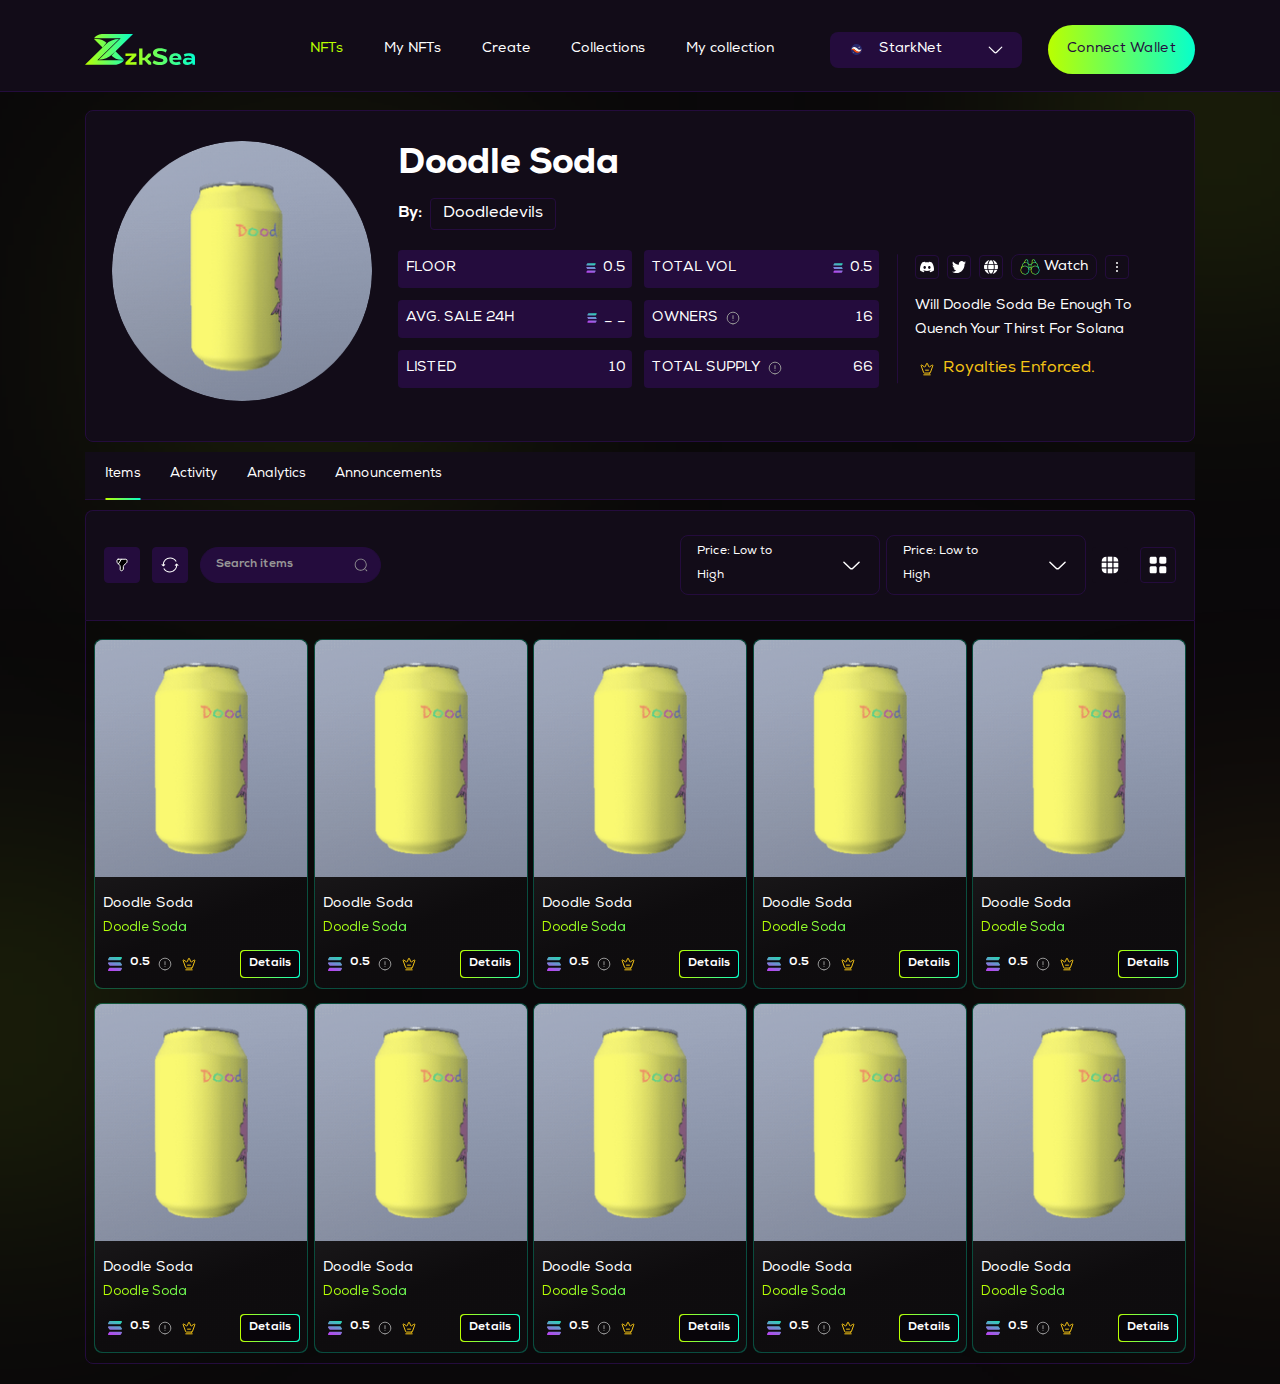
==== commit 826ea92f: "4" ====
--- a/index.html
+++ b/index.html
@@ -40,37 +40,47 @@
                     </span>
                   </div>
                   <div class="dropdown__content">
-                    <div class="dropdown__content-item">
-                      <p>
-                        <span>
+                    <div class="dropdown__content-items">
+                      <div class="dropdownItem">
+                        <span class="icon">
                           <img src="./images/icons/zkSync.svg" alt="">
                         </span>
-                        zkSync Era
-                      </p>
-                      <p>
-                        <span>
+                        <h6>
+                          zkSync Era
+                        </h6>
+                      </div>
+                      <div class="dropdownItem">
+                        <span class="icon">
                           <img src="./images/icons/starkNet.svg" alt="">
                         </span>
-                        StarkNet
-                      </p>
-                      <p>
-                        <span>
+                        <h6>
+                          StarkNet
+                        </h6>
+                      </div>
+                      <div class="dropdownItem">
+                        <span class="icon">
                           <img src="./images/icons/starkNet.svg" alt="">
                         </span>
-                        StarkNet Testnet
-                      </p>
-                      <p>
-                        <span>
+                        <h6>
+                          StarkNet Testnet
+                        </h6>
+                      </div>
+                      <div class="dropdownItem">
+                        <span class="icon">
                           <img src="./images/icons/zkSync.svg" alt="">
                         </span>
-                        ZkSync Era Testnet
-                      </p>
-                      <p>
-                        <span>
+                        <h6>
+                          ZkSync Era Testnet
+                        </h6>
+                      </div>
+                      <div class="dropdownItem">
+                        <span class="icon">
                           <img src="./images/icons/blockChain.svg" alt="">
                         </span>
-                        BlockChain
-                      </p>
+                        <h6>
+                          BlockChain
+                        </h6>
+                      </div>
                     </div>
                   </div>
                 </div>
@@ -738,142 +748,142 @@
     </div>
     <!-- #bubles end -->
 
-  <!-- #signIn start -->
-  <div class="signIn">
-    <div class="autoContainer">
-      <div class="signIn__inner">
-        <div class="signIn__inner-header">
-          <div class="signIn__inner-header-avatar">
-            <span>
-              <!-- Avatar -->
-            </span>
-          </div>
-          <div class="signIn__inner-header-text">
-            <h5>
-              RMnftdN...Q4V
-            </h5>
-            <p>
-              <strong>
-                Sign
-              </strong> in to see your level status
-            </p>
-          </div>
-          <div class="signIn__inner-header-close"></div>
-        </div>
-        <button class="signIn__inner-button">
-          <span class="icon">
-            <svg class="stroke">
-              <use xlink:href="#items"></use>
-            </svg>
-          </span>
-          <p>
-            My items
-          </p>
-        </button>
-        <button class="signIn__inner-button">
-          <span class="icon">
-            <svg class="stroke">
-              <use xlink:href="#rewards"></use>
-            </svg>
-          </span>
-          <p>
-            My rewards
-          </p>
-        </button>
-        <button class="signIn__inner-button">
-          <span class="icon">
-            <svg>
-              <use xlink:href="#settings"></use>
-            </svg>
-          </span>
-          <p>
-            Profile settings
-          </p>
-        </button>
-        <button class="signIn__inner-button">
-          <div class="signIn__inner-button-bg">
+    <!-- #signIn start -->
+    <div class="signIn">
+      <div class="autoContainer">
+        <div class="signIn__inner">
+          <div class="signIn__inner-header">
+            <div class="signIn__inner-header-avatar">
+              <span>
+                <!-- Avatar -->
+              </span>
+            </div>
+            <div class="signIn__inner-header-text">
+              <h5>
+                RMnftdN...Q4V
+              </h5>
+              <p>
+                <strong>
+                  Sign
+                </strong> in to see your level status
+              </p>
+            </div>
+            <div class="signIn__inner-header-close"></div>
+          </div>
+          <button class="signIn__inner-button">
             <span class="icon">
-              <img src="./images/icons/solana.svg" alt="">
-            </span>
-          </div>
-          <div class="signIn__inner-button-text">
-            <p>
-              Main Wallet
-            </p>
-            <p>
-              0.00
-            </p>
-          </div>
-          <span class="icon copy">
-            <svg class="stroke">
-              <use xlink:href="#copy"></use>
-            </svg>
-          </span>
-        </button>
-        <button class="signIn__inner-button">
-          <div class="signIn__inner-button-bg">
-            <span class="icon">
-              <img src="./images/icons/solana.svg" alt="">
-            </span>
-          </div>
-          <div class="signIn__inner-button-text">
-            <p>
-              Bidding wallet
-            </p>
-            <p>
-              0.00
-            </p>
-          </div>
-          <span class="icon copy">
-            <svg class="stroke">
-              <use xlink:href="#copy"></use>
-            </svg>
-          </span>
-        </button>
-        <div class="signIn__inner-text">
-          <h6>
-            Add funds with:
-          </h6>
-          <div class="signIn__inner-text-fund">
-            <span class="icon">
-              <img src="./images/icons/stripe.svg" alt="">
+              <svg class="stroke">
+                <use xlink:href="#items"></use>
+              </svg>
             </span>
             <p>
-              Stripe
+              My items
             </p>
-          </div>
+          </button>
+          <button class="signIn__inner-button">
+            <span class="icon">
+              <svg class="stroke">
+                <use xlink:href="#rewards"></use>
+              </svg>
+            </span>
+            <p>
+              My rewards
+            </p>
+          </button>
+          <button class="signIn__inner-button">
+            <span class="icon">
+              <svg>
+                <use xlink:href="#settings"></use>
+              </svg>
+            </span>
+            <p>
+              Profile settings
+            </p>
+          </button>
+          <button class="signIn__inner-button">
+            <div class="signIn__inner-button-bg">
+              <span class="icon">
+                <img src="./images/icons/solana.svg" alt="">
+              </span>
+            </div>
+            <div class="signIn__inner-button-text">
+              <p>
+                Main Wallet
+              </p>
+              <p>
+                0.00
+              </p>
+            </div>
+            <span class="icon copy">
+              <svg class="stroke">
+                <use xlink:href="#copy"></use>
+              </svg>
+            </span>
+          </button>
+          <button class="signIn__inner-button">
+            <div class="signIn__inner-button-bg">
+              <span class="icon">
+                <img src="./images/icons/solana.svg" alt="">
+              </span>
+            </div>
+            <div class="signIn__inner-button-text">
+              <p>
+                Bidding wallet
+              </p>
+              <p>
+                0.00
+              </p>
+            </div>
+            <span class="icon copy">
+              <svg class="stroke">
+                <use xlink:href="#copy"></use>
+              </svg>
+            </span>
+          </button>
+          <div class="signIn__inner-text">
+            <h6>
+              Add funds with:
+            </h6>
+            <div class="signIn__inner-text-fund">
+              <span class="icon">
+                <img src="./images/icons/stripe.svg" alt="">
+              </span>
+              <p>
+                Stripe
+              </p>
+            </div>
+          </div>
+          <button class="signIn__inner-button">
+            <span class="icon">
+              <svg class="stroke">
+                <use xlink:href="#wallet"></use>
+              </svg>
+            </span>
+            <p>
+              Manage wallet
+            </p>
+          </button>
+          <button class="signIn__inner-button">
+            <span class="icon">
+              <img src="./images/icons/refreshGradient.svg" alt="">
+            </span>
+            <p>
+              Connect a different wallet
+            </p>
+          </button>
+          <button class="signIn__inner-button">
+            <span class="icon">
+              <svg class="stroke">
+                <use xlink:href="#verifyCart"></use>
+              </svg>
+            </span>
+            <p>
+              Verify wallet
+            </p>
+          </button>
         </div>
-        <button class="signIn__inner-button">
-          <span class="icon">
-            <svg class="stroke">
-              <use xlink:href="#wallet"></use>
-            </svg>
-          </span>
-          <p>
-            Manage wallet
-          </p>
-        </button>
-        <button class="signIn__inner-button">
-          <span class="icon">
-            <img src="./images/icons/refreshGradient.svg" alt="">
-          </span>
-          <p>
-            Connect a different wallet
-          </p>
-        </button>
-        <button class="signIn__inner-button">
-          <span class="icon">
-            <svg class="stroke">
-              <use xlink:href="#verifyCart"></use>
-            </svg>
-          </span>
-          <p>
-            Verify wallet
-          </p>
-        </button>
       </div>
     </div>
-  </div>
 
   </div>
   <!-- #js start -->
--- a/css/main.css
+++ b/css/main.css
@@ -529,6 +529,17 @@
   left: 0;
   background: #120c18;
 }
+.dropdown__content-items {
+  cursor: pointer;
+}
+.dropdown__content-item h6 {
+  -webkit-transition: 0.2s linear;
+  transition: 0.2s linear;
+}
+.dropdown__content-item P {
+  -webkit-transition: 0.2s linear;
+  transition: 0.2s linear;
+}
 .dropdown__content-item-body {
   display: -webkit-box;
   display: -ms-flexbox;
@@ -565,46 +576,6 @@
   border-radius: 8px;
   z-index: -1;
 }
-.dropdown__content p {
-  font-size: 14px;
-  font-weight: 400;
-  display: -webkit-box;
-  display: -ms-flexbox;
-  display: flex;
-  -webkit-box-align: center;
-      -ms-flex-align: center;
-          align-items: center;
-  margin-bottom: 8px;
-  cursor: pointer;
-  -webkit-transition: 0.2s linear;
-  transition: 0.2s linear;
-}
-.dropdown__content p:hover {
-  opacity: 0.8;
-}
-.dropdown__content p span {
-  width: 24px;
-  height: 24px;
-  display: -webkit-box;
-  display: -ms-flexbox;
-  display: flex;
-  -webkit-box-align: center;
-      -ms-flex-align: center;
-          align-items: center;
-  -webkit-box-pack: center;
-      -ms-flex-pack: center;
-          justify-content: center;
-  margin-right: 8px;
-}
-.dropdown__content p span img {
-  width: 100%;
-  height: 100%;
-  -o-object-fit: contain;
-     object-fit: contain;
-}
-.dropdown__content p:last-child {
-  margin-bottom: 0;
-}
 .dropdown__content.active {
   max-height: 400px;
   opacity: 1;
@@ -668,18 +639,60 @@
 }
 .dropdown.big .dropdown__content-item {
   margin-bottom: 15px;
-}
-.dropdown.big .dropdown__content-item-body {
-  margin-bottom: 6px;
-}
-.dropdown.big .dropdown__content-item-body span {
-  margin-right: 5px;
+  display: -webkit-box;
+  display: -ms-flexbox;
+  display: flex;
+  -webkit-box-align: center;
+      -ms-flex-align: center;
+          align-items: center;
+  -webkit-box-pack: justify;
+      -ms-flex-pack: justify;
+          justify-content: space-between;
+  margin-bottom: 10px;
 }
 .dropdown.big .dropdown__content-item:last-child {
   margin-bottom: 0;
 }
+.dropdown.big .dropdown__content-item-body {
+  cursor: pointer;
+}
+.dropdown.big .dropdown__content-item-body:hover h6 {
+  color: #baff00;
+}
+.dropdown.big .dropdown__content-item-body span {
+  padding-right: 5px;
+}
 .dropdown.big .dropdown__content p {
-  font-size: 8px;
+  font-size: 13px;
+  line-height: 13px;
+  cursor: pointer;
+}
+.dropdown.big .dropdown__content p:hover {
+  color: #baff00;
+}
+.dropdownItem {
+  display: -webkit-box;
+  display: -ms-flexbox;
+  display: flex;
+  -webkit-box-align: center;
+      -ms-flex-align: center;
+          align-items: center;
+  margin-bottom: 8px;
+}
+.dropdownItem:last-child {
+  margin-bottom: 0;
+}
+.dropdownItem .icon {
+  margin-right: 5px;
+}
+.dropdownItem h6 {
+  font-weight: 400;
+  -webkit-transition: 0.2s linear;
+  transition: 0.2s linear;
+  cursor: pointer;
+}
+.dropdownItem h6:hover {
+  color: #baff00;
 }
 
 .button {
@@ -816,6 +829,9 @@
   -o-object-fit: cover;
      object-fit: cover;
 }
+.button--icon:hover {
+  opacity: 0.7;
+}
 
 .icon {
   display: -webkit-box;
@@ -1467,7 +1483,7 @@
      object-fit: contain;
 }
 .header__inner-logo:hover {
-  opacity: 0.8;
+  opacity: 0.7;
 }
 .header__inner-buttons {
   display: -webkit-box;
@@ -1531,6 +1547,7 @@
   padding: 16px 19px;
   font-size: 14px;
   letter-spacing: 0.3px;
+  font-weight: 400;
 }
 .header .dropdown {
   margin-right: 26px;
@@ -1605,6 +1622,9 @@
           animation-duration: 0.3s;
 }
 
+.grid {
+  padding-bottom: 20px;
+}
 .grid__inner {
   display: -webkit-box;
   display: -ms-flexbox;
@@ -2836,6 +2856,7 @@
 }
 .productDetailsInfo__row .button--border {
   margin-right: 1px;
+  background: #120c18;
 }
 .productDetailsInfo__row .button--border span {
   background: -webkit-gradient(linear, left top, right top, from(#baff00), to(#06ffcc));
@@ -2844,6 +2865,7 @@
   -webkit-text-fill-color: transparent;
   background-clip: text;
   text-fill-color: transparent;
+  line-height: 18px;
 }
 .productDetailsInfo__row .button--border:after, .productDetailsInfo__row .button--border:before {
   border-radius: 8px;
@@ -3099,6 +3121,9 @@
   .controls__inner-tools {
     padding: 20px 15px;
   }
+  .controls__inner-tools-filter {
+    width: calc(60% - 5px);
+  }
 
   .gridProduct {
     width: calc(25% - 10px);
@@ -3184,6 +3209,10 @@
     font-size: 12px;
     line-height: 12px;
   }
+  .dropdown.big .dropdown__content p {
+    font-size: 12px;
+    line-height: 12px;
+  }
   .input input {
     padding: 12px 14px;
     font-size: 14px;
@@ -3224,6 +3253,23 @@
   }
   .input--search input {
     padding: 10px 15px;
+    font-size: 12px;
+    line-height: 12px;
+  }
+  .input--search input::-webkit-input-placeholder {
+    font-size: 12px;
+  }
+  .input--search input::-moz-placeholder {
+    font-size: 12px;
+  }
+  .input--search input:-ms-input-placeholder {
+    font-size: 12px;
+  }
+  .input--search input::-ms-input-placeholder {
+    font-size: 12px;
+  }
+  .input--search input::placeholder {
+    font-size: 12px;
   }
 
   .signIn__inner {
@@ -3497,6 +3543,9 @@
     line-height: 14px;
     padding: 12px 20px;
   }
+  .productDetailsInfo__row .button--border span {
+    line-height: 16px;
+  }
   .productDetails h2 {
     font-size: 26px;
     line-height: 26px;
@@ -3623,8 +3672,9 @@
             flex-direction: column;
   }
   .tab__inner-column {
-    margin-top: 15px;
     width: 100%;
+    max-width: 550px;
+    margin: 15px auto 0;
   }
   .tab__inner-column:first-child {
     width: 100%;
@@ -3633,9 +3683,15 @@
     font-size: 14px;
     line-height: 14px;
   }
+  .tabItem__contents-item {
+    border: none;
+  }
   .tabItem__contents-item p {
     font-size: 13px;
     line-height: 13px;
+  }
+  .tabItem__contents-item.active {
+    border: 1px solid #240c3d;
   }
 }
 @media (max-width: 680px) {
@@ -3961,6 +4017,9 @@
     line-height: 13px;
     padding: 10px;
   }
+  .productDetailsInfo__row .button--border span {
+    line-height: 15px;
+  }
   .productDetails h2 {
     font-size: 24px;
     line-height: 24px;
@@ -4068,6 +4127,15 @@
     right: 10px;
   }
 
+  .dropdown.big .dropdown__content h6 {
+    font-size: 11px;
+    line-height: 11px;
+  }
+  .dropdown.big .dropdown__content p {
+    font-size: 11px;
+    line-height: 11px;
+  }
+
   .tab__inner-column {
     margin-top: 15px;
     width: 100%;
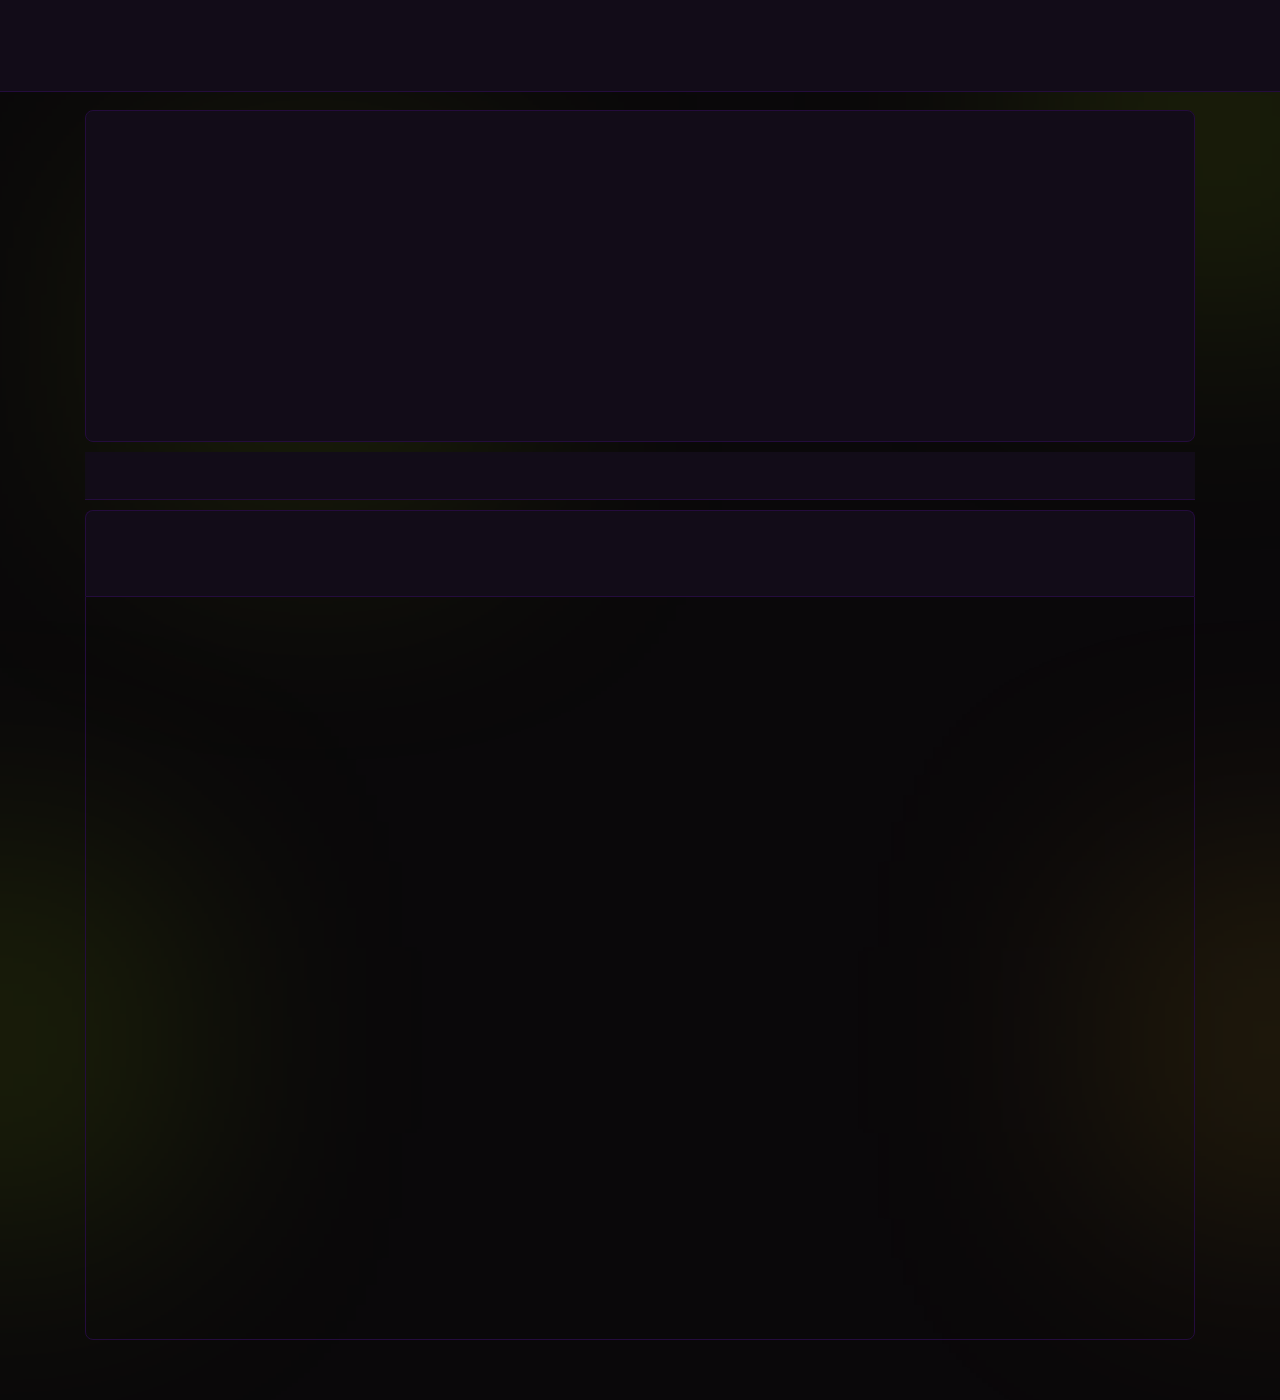
==== commit 200a70ad: "7" ====
--- a/index.html
+++ b/index.html
@@ -16,20 +16,22 @@
     <header class="header" id="header">
       <div class="autoContainer">
         <div class="header__inner">
-          <a href="./index.html" class="header__inner-logo">
+          <a href="./index.html" class="header__inner-logo wow fadeInUp" data-wow-duration=".3s" data-wow-delay=".1s">
             <img src="./images/icons/logo.svg" alt="">
           </a>
           <nav class="nav" id="menu">
             <div class="nav__inner">
               <div class="nav__inner-links">
-                <a href="./index.html" class="active">NFTs</a>
-                <a href="./myNfts.html">My NFTs</a>
-                <a href="./createCollection.html">Create</a>
-                <a href="./collection.html">Collections</a>
-                <a href="#">My collection</a>
+                <a href="./index.html" class="active wow fadeInUp" data-wow-duration=".3s" data-wow-delay=".14s">NFTs</a>
+                <a href="./myNfts.html" class="wow fadeInUp" data-wow-duration=".3s" data-wow-delay=".17s">My NFTs</a>
+                <a href="./createCollection.html" class="wow fadeInUp" data-wow-duration=".3s"
+                  data-wow-delay=".2s">Create</a>
+                <a href="./collection.html" class="wow fadeInUp" data-wow-duration=".3s"
+                  data-wow-delay=".24s">Collections</a>
+                <a href="#" class="wow fadeInUp" data-wow-duration=".3s" data-wow-delay=".27s">My collection</a>
               </div>
               <div class="nav__inner-buttons">
-                <div class="dropdown">
+                <div class="dropdown wow fadeInUp" data-wow-duration=".3s" data-wow-delay=".3s">
                   <div class="dropdown__button">
                     <span>
                       <img src="./images/icons/starkNet.svg" alt="">
@@ -84,13 +86,13 @@
                     </div>
                   </div>
                 </div>
-                <button class=" button--primary">
+                <button class=" button--primary wow fadeInUp" data-wow-duration=".3s" data-wow-delay=".37s">
                   Connect Wallet
                 </button>
               </div>
             </div>
           </nav>
-          <div class="burger" id="menuBtn">
+          <div class="burger wow fadeInUp" id="menuBtn" data-wow-duration=".3s" data-wow-delay=".2s">
             <span></span>
           </div>
         </div>
@@ -102,13 +104,13 @@
     <section class="productInfo">
       <div class="autoContainer">
         <div class="productInfo__inner">
-          <div class="productInfo__inner-image">
+          <div class="productInfo__inner-image wow fadeIn" data-wow-duration=".3s" data-wow-delay=".2s">
             <div class="ratioImage">
               <img src="./images/prodoctInfo.png" alt="">
             </div>
           </div>
           <div class="productInfo__inner-details">
-            <div class="productInfo__inner-details-text">
+            <div class="productInfo__inner-details-text wow fadeInUp" data-wow-duration=".2s" data-wow-delay=".25s">
               <h2>
                 Doodle Soda
               </h2>
@@ -120,7 +122,7 @@
               </p>
             </div>
             <div class="productInfo__inner-details-wrapper">
-              <div class="productInfo__inner-details-items">
+              <div class="productInfo__inner-details-items wow fadeInUp" data-wow-duration=".2s" data-wow-delay=".3s">
                 <div class="productInfoItem">
                   <h6>
                     FLOOR
@@ -185,7 +187,7 @@
                   </p>
                 </div>
               </div>
-              <div class="productInfo__inner-details-social">
+              <div class="productInfo__inner-details-social wow fadeInUp" data-wow-duration=".2s" data-wow-delay=".35s">
                 <div class="productInfoSocials">
                   <a href="#" class="button button--social">
                     <svg>
@@ -240,34 +242,34 @@
       <div class="autoContainer">
         <div class="controls__inner">
           <div class="controls__inner-tabs">
-            <button class="controls__inner-tabs-button active">
+            <button class="controls__inner-tabs-button active wow fadeInRight"  data-wow-duration=".2s" data-wow-delay=".2s">
               Items
             </button>
-            <button class="controls__inner-tabs-button">
+            <button class="controls__inner-tabs-button wow fadeInRight"  data-wow-duration=".2s" data-wow-delay=".25s">
               Activity
             </button>
-            <button class="controls__inner-tabs-button">
+            <button class="controls__inner-tabs-button wow fadeInRight"  data-wow-duration=".2s" data-wow-delay=".3s">
               Analytics
             </button>
-            <button class="controls__inner-tabs-button">
+            <button class="controls__inner-tabs-button wow fadeInRight" data-wow-duration=".2s" data-wow-delay=".35s" >
               Announcements
             </button>
           </div>
           <div class="controls__inner-tools">
             <div class="controls__inner-tools-search">
-              <button class="button button--social">
+              <button class="button button--social wow fadeInUp"  data-wow-duration=".2s" data-wow-delay=".2s">
                 <svg class="stroke">
                   <use xlink:href="#filter">
                     <use />
                 </svg>
               </button>
-              <button class="button button--social">
+              <button class="button button--social wow fadeInUp"  data-wow-duration=".2s" data-wow-delay=".25s">
                 <svg>
                   <use xlink:href="#refresh">
                     <use />
                 </svg>
               </button>
-              <div class="input input--search">
+              <div class="input input--search wow fadeInUp"  data-wow-duration=".2s" data-wow-delay=".3s">
                 <input type="text" placeholder="Search items">
                 <span>
                   <svg>
@@ -278,14 +280,14 @@
               </div>
             </div>
             <div class="controls__inner-tools-filter">
-              <div class="dropdown bg">
-                <div class="dropdown__button ">
+              <div class="dropdown bg wow fadeInUp"  data-wow-duration=".2s" data-wow-delay=".34s">
+                <div class="dropdown__button active">
                   Price: Low to High
                   <span class="arrow">
                     <img src="./images/icons/arrow-down.svg" alt="">
                   </span>
                 </div>
-                <div class="dropdown__content">
+                <div class="dropdown__content active">
                   <div class="dropdown__content-item">
                     <div class="input--radio">
                       <input type="radio" value="price-1" name="dropdown-1" checked>
@@ -323,7 +325,7 @@
                   </div>
                 </div>
               </div>
-              <div class="dropdown bg">
+              <div class="dropdown bg wow fadeInUp"  data-wow-duration=".2s" data-wow-delay=".37s">
                 <div class="dropdown__button">
                   Price: Low to High
                   <span class="arrow">
@@ -369,12 +371,12 @@
                   </div>
                 </div>
               </div>
-              <button class="button button--social bg">
+              <button class="button button--social bg wow fadeInUp"  data-wow-duration=".2s" data-wow-delay=".4s">
                 <svg>
                   <use xlink:href="#filter1"></use>
                 </svg>
               </button>
-              <button class="button button--social bg active">
+              <button class="button button--social bg active wow fadeInUp"  data-wow-duration=".2s" data-wow-delay=".44s">
                 <svg>
                   <use xlink:href="#filter2"></use>
                 </svg>
@@ -390,7 +392,7 @@
     <section class="grid">
       <div class="autoContainer">
         <div class="grid__inner">
-          <div class="gridProduct">
+          <div class="gridProduct wow fadeInUp" data-wow-duration=".3s" data-wow-delay=".1s">
             <div class="gridProduct__image">
               <img src="./images/cartProduct.png" alt="">
             </div>
@@ -424,7 +426,7 @@
               </div>
             </div>
           </div>
-          <div class="gridProduct">
+          <div class="gridProduct wow fadeInUp" data-wow-duration=".3s" data-wow-delay=".15s">
             <div class="gridProduct__image">
               <img src="./images/cartProduct.png" alt="">
             </div>
@@ -458,7 +460,7 @@
               </div>
             </div>
           </div>
-          <div class="gridProduct">
+          <div class="gridProduct wow fadeInUp" data-wow-duration=".3s" data-wow-delay=".2s">
             <div class="gridProduct__image">
               <img src="./images/cartProduct.png" alt="">
             </div>
@@ -492,7 +494,7 @@
               </div>
             </div>
           </div>
-          <div class="gridProduct">
+          <div class="gridProduct wow fadeInUp" data-wow-duration=".3s" data-wow-delay=".24s">
             <div class="gridProduct__image">
               <img src="./images/cartProduct.png" alt="">
             </div>
@@ -526,7 +528,7 @@
               </div>
             </div>
           </div>
-          <div class="gridProduct">
+          <div class="gridProduct wow fadeInUp" data-wow-duration=".3s" data-wow-delay=".27s">
             <div class="gridProduct__image">
               <img src="./images/cartProduct.png" alt="">
             </div>
@@ -560,7 +562,7 @@
               </div>
             </div>
           </div>
-          <div class="gridProduct">
+          <div class="gridProduct wow fadeInUp" data-wow-duration=".3s" data-wow-delay=".3s">
             <div class="gridProduct__image">
               <img src="./images/cartProduct.png" alt="">
             </div>
@@ -594,7 +596,7 @@
               </div>
             </div>
           </div>
-          <div class="gridProduct">
+          <div class="gridProduct wow fadeInUp" data-wow-duration=".3s" data-wow-delay=".34s">
             <div class="gridProduct__image">
               <img src="./images/cartProduct.png" alt="">
             </div>
@@ -628,7 +630,7 @@
               </div>
             </div>
           </div>
-          <div class="gridProduct">
+          <div class="gridProduct wow fadeInUp" data-wow-duration=".3s" data-wow-delay=".37s">
             <div class="gridProduct__image">
               <img src="./images/cartProduct.png" alt="">
             </div>
@@ -662,7 +664,7 @@
               </div>
             </div>
           </div>
-          <div class="gridProduct">
+          <div class="gridProduct wow fadeInUp" data-wow-duration=".3s" data-wow-delay=".4s">
             <div class="gridProduct__image">
               <img src="./images/cartProduct.png" alt="">
             </div>
@@ -696,7 +698,7 @@
               </div>
             </div>
           </div>
-          <div class="gridProduct">
+          <div class="gridProduct wow fadeInUp" data-wow-duration=".3s" data-wow-delay=".44s">
             <div class="gridProduct__image">
               <img src="./images/cartProduct.png" alt="">
             </div>
@@ -751,7 +753,7 @@
     <!-- #signIn start -->
     <div class="signIn">
       <div class="autoContainer">
-        <div class="signIn__inner">
+        <div class="signIn__inner wow fadeInRight" data-wow-duration=".3s" data-wow-delay=".2s">
           <div class="signIn__inner-header">
             <div class="signIn__inner-header-avatar">
               <span>
@@ -884,9 +886,12 @@
         </div>
       </div>
     </div>
+    <!-- #signIn end -->
 
   </div>
   <!-- #js start -->
+  <script src="js/jquery.js"></script>
+  <script src="js/wow.js"></script>
   <script src="js/main.js"></script>
   <!-- Svg start -->
   <svg style="display: none">
--- a/css/main.css
+++ b/css/main.css
@@ -59,6 +59,36 @@
             transform: scale(1);
   }
 }
+@-webkit-keyframes zoomInUp {
+  from {
+    opacity: 0;
+    -webkit-transform: translateY(20%) scale(0.9);
+            transform: translateY(20%) scale(0.9);
+  }
+  30% {
+    opacity: 1;
+  }
+  to {
+    opacity: 1;
+    -webkit-transform: translateY(0) scale(0.9);
+            transform: translateY(0) scale(0.9);
+  }
+}
+@keyframes zoomInUp {
+  from {
+    opacity: 0;
+    -webkit-transform: translateY(20%) scale(0.9);
+            transform: translateY(20%) scale(0.9);
+  }
+  30% {
+    opacity: 1;
+  }
+  to {
+    opacity: 1;
+    -webkit-transform: translateY(0) scale(0.9);
+            transform: translateY(0) scale(0.9);
+  }
+}
 @-webkit-keyframes fadeInUp {
   from {
     opacity: 0;
@@ -81,6 +111,54 @@
     opacity: 1;
     -webkit-transform: translateY(0);
             transform: translateY(0);
+  }
+}
+@-webkit-keyframes fadeInRight {
+  0% {
+    opacity: 0;
+    -webkit-transform: translate3d(25%, 0, 0);
+    transform: translate3d(25%, 0, 0);
+  }
+  to {
+    opacity: 1;
+    -webkit-transform: translateZ(0);
+    transform: translateZ(0);
+  }
+}
+@keyframes fadeInRight {
+  0% {
+    opacity: 0;
+    -webkit-transform: translate3d(25%, 0, 0);
+    transform: translate3d(25%, 0, 0);
+  }
+  to {
+    opacity: 1;
+    -webkit-transform: translateZ(0);
+    transform: translateZ(0);
+  }
+}
+@-webkit-keyframes fadeInLeft {
+  0% {
+    opacity: 0;
+    -webkit-transform: translate3d(-25%, 0, 0);
+    transform: translate3d(-25%, 0, 0);
+  }
+  to {
+    opacity: 1;
+    -webkit-transform: translateZ(0);
+    transform: translateZ(0);
+  }
+}
+@keyframes fadeInLeft {
+  0% {
+    opacity: 0;
+    -webkit-transform: translate3d(-25%, 0, 0);
+    transform: translate3d(-25%, 0, 0);
+  }
+  to {
+    opacity: 1;
+    -webkit-transform: translateZ(0);
+    transform: translateZ(0);
   }
 }
 @-webkit-keyframes sticky {
@@ -373,7 +451,7 @@
       -ms-flex-direction: column;
           flex-direction: column;
   overflow: hidden;
-  padding-top: 110px;
+  padding: 110px 0 60px 0;
   min-height: 100%;
   position: relative;
 }
@@ -449,7 +527,6 @@
   padding: 5px 16px;
   background-color: #240c3d;
   border-radius: 8px;
-  max-width: 192px;
   cursor: pointer;
   -webkit-transition: 0.3s linear;
   transition: 0.3s linear;
@@ -457,6 +534,7 @@
   border: 1px solid transparent;
   -webkit-box-sizing: border-box;
           box-sizing: border-box;
+  min-width: 195px;
 }
 .dropdown__button:hover {
   border-color: #baff00;
@@ -482,7 +560,7 @@
      object-fit: contain;
 }
 .dropdown__button span.arrow {
-  margin: 0 0 0 44px;
+  margin: 0 0 0 auto;
   -webkit-transition: 0.2s linear;
   transition: 0.2s linear;
 }
@@ -728,6 +806,7 @@
   background-position: 50%;
   -webkit-transition: 0.3s ease-out;
   transition: 0.3s ease-out;
+  font-weight: 700;
 }
 .button--primary:hover {
   opacity: 0.8;
@@ -1622,9 +1701,6 @@
           animation-duration: 0.3s;
 }
 
-.grid {
-  padding-bottom: 20px;
-}
 .grid__inner {
   display: -webkit-box;
   display: -ms-flexbox;
@@ -1659,6 +1735,18 @@
   background: -webkit-gradient(linear, left top, right top, color-stop(-95.48%, rgba(186, 255, 0, 0.19)), color-stop(4.52%, rgba(6, 255, 204, 0.28)));
   background: linear-gradient(90deg, rgba(186, 255, 0, 0.19) -95.48%, rgba(6, 255, 204, 0.28) 4.52%);
   border-radius: 8px;
+  z-index: -3;
+}
+.gridProduct::after {
+  content: "";
+  width: 100%;
+  height: 100%;
+  position: absolute;
+  top: 0;
+  left: 0;
+  z-index: 1;
+  background: #0e0c0e;
+  border-radius: 8px;
   z-index: -1;
 }
 .gridProduct__image {
@@ -1766,6 +1854,18 @@
   z-index: 1;
   background: -webkit-gradient(linear, left top, right top, from(rgba(186, 255, 0, 0.19)), to(rgba(6, 255, 204, 0.28)));
   background: linear-gradient(90deg, rgba(186, 255, 0, 0.19) 0%, rgba(6, 255, 204, 0.28) 100%);
+  border-radius: 8px;
+  z-index: -2;
+}
+.gridNft::after {
+  content: "";
+  width: 100%;
+  height: 100%;
+  position: absolute;
+  top: 0;
+  left: 0;
+  z-index: 1;
+  background: #151315;
   border-radius: 8px;
   z-index: -1;
 }
@@ -2865,7 +2965,6 @@
   -webkit-text-fill-color: transparent;
   background-clip: text;
   text-fill-color: transparent;
-  line-height: 18px;
 }
 .productDetailsInfo__row .button--border:after, .productDetailsInfo__row .button--border:before {
   border-radius: 8px;
@@ -2887,9 +2986,6 @@
   margin-bottom: 10px;
 }
 
-.tab {
-  padding-bottom: 50px;
-}
 .tab__inner {
   display: -webkit-box;
   display: -ms-flexbox;
@@ -3329,18 +3425,21 @@
         -ms-flex-direction: column;
             flex-direction: column;
     margin-right: 0;
-    -webkit-box-pack: center;
-        -ms-flex-pack: center;
-            justify-content: center;
-    -webkit-box-align: center;
-        -ms-flex-align: center;
-            align-items: center;
+    -webkit-box-pack: unset;
+        -ms-flex-pack: unset;
+            justify-content: unset;
+    -webkit-box-align: start;
+        -ms-flex-align: start;
+            align-items: flex-start;
     width: 100%;
+    gap: 10px;
+    margin-bottom: 20px;
   }
   .header .nav__inner-links a {
-    margin: 0 0 30px 0;
+    margin: 0;
+    padding: 5px 0;
     font-size: 14px;
-    line-height: 14px;
+    line-height: 1.2;
   }
   .header .nav__inner-buttons {
     -webkit-box-orient: vertical;
@@ -3355,8 +3454,21 @@
         -ms-flex-pack: center;
             justify-content: center;
   }
+  .header .nav__inner-buttons .button--primary {
+    width: 100%;
+  }
   .header .nav__inner-buttons .dropdown {
+    width: 100%;
     margin: 0 0 30px 0;
+  }
+  .header .nav__inner-buttons .dropdown__content {
+    position: unset;
+    padding-top: 0;
+    padding-bottom: 0;
+  }
+  .header .nav__inner-buttons .dropdown__content.active {
+    padding-top: 15px;
+    padding-bottom: 15px;
   }
   .header .nav.active {
     pointer-events: all;
@@ -3543,9 +3655,6 @@
     line-height: 14px;
     padding: 12px 20px;
   }
-  .productDetailsInfo__row .button--border span {
-    line-height: 16px;
-  }
   .productDetails h2 {
     font-size: 26px;
     line-height: 26px;
